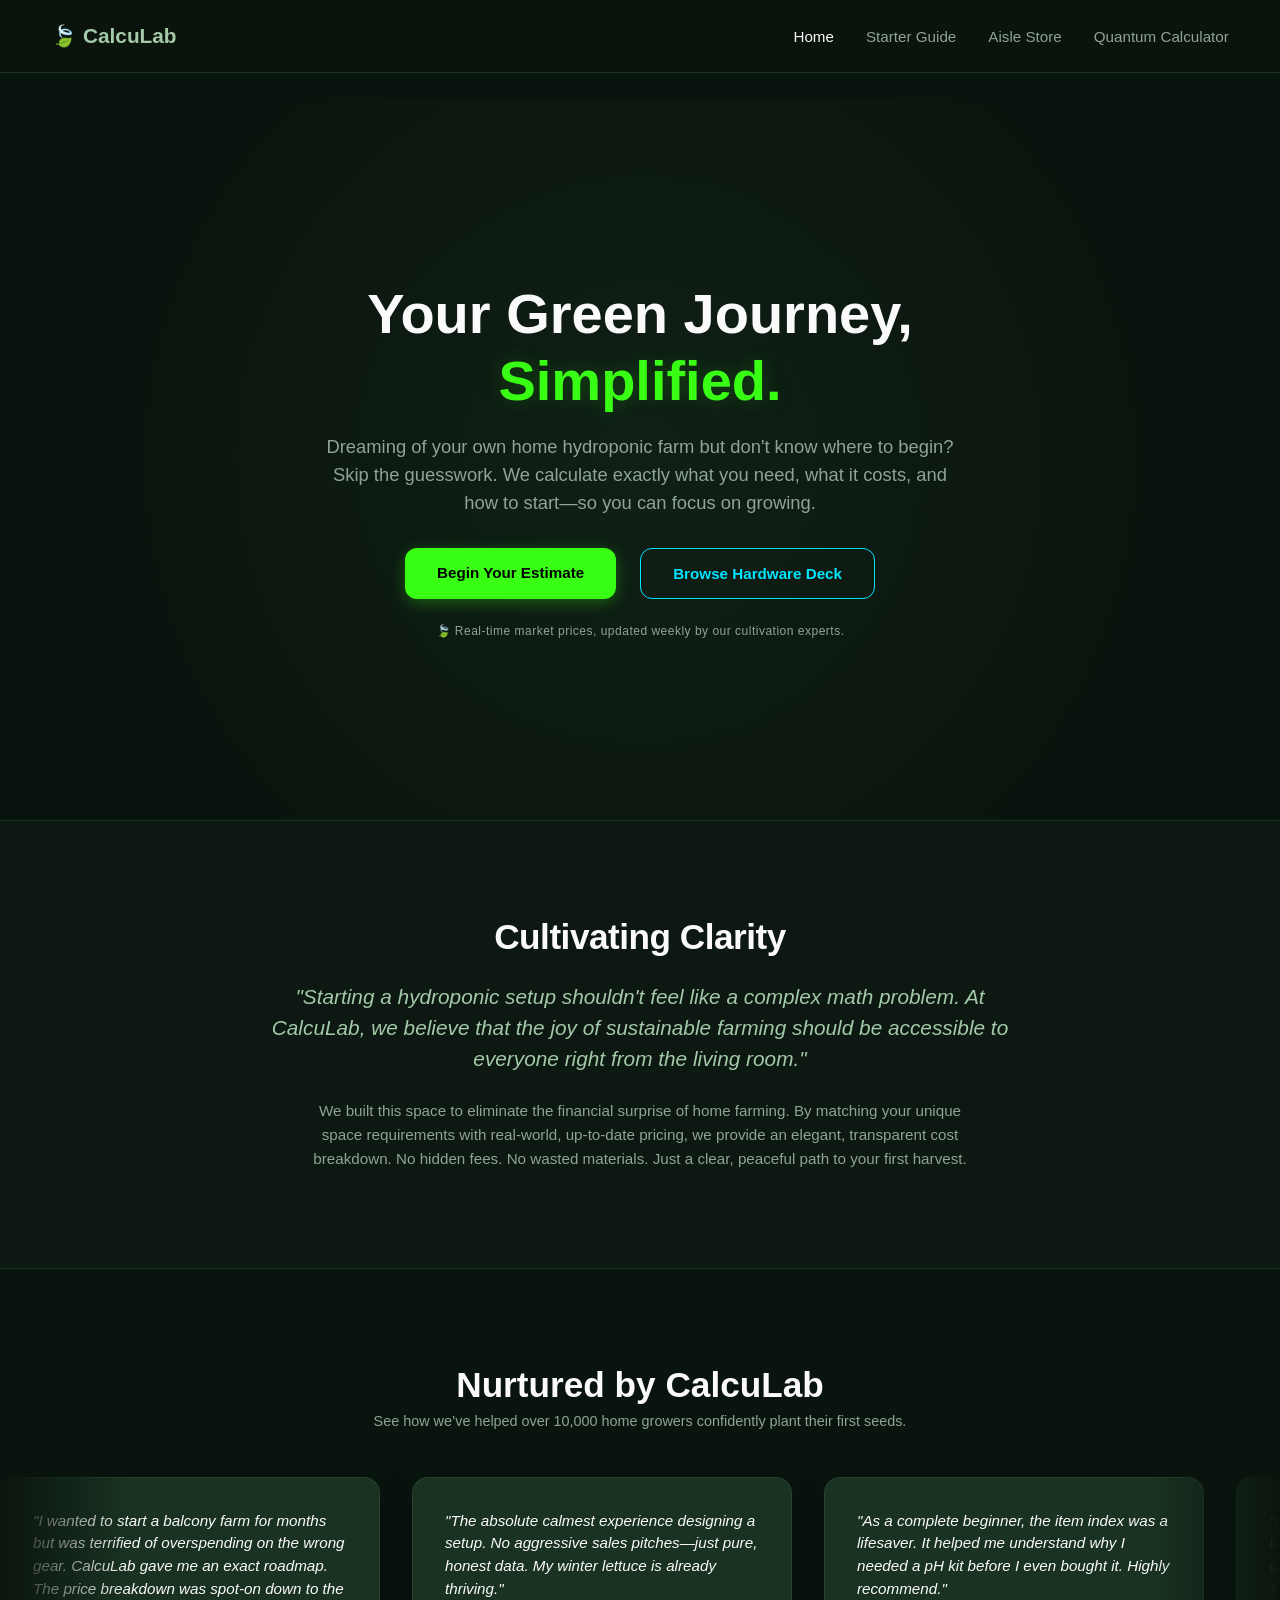
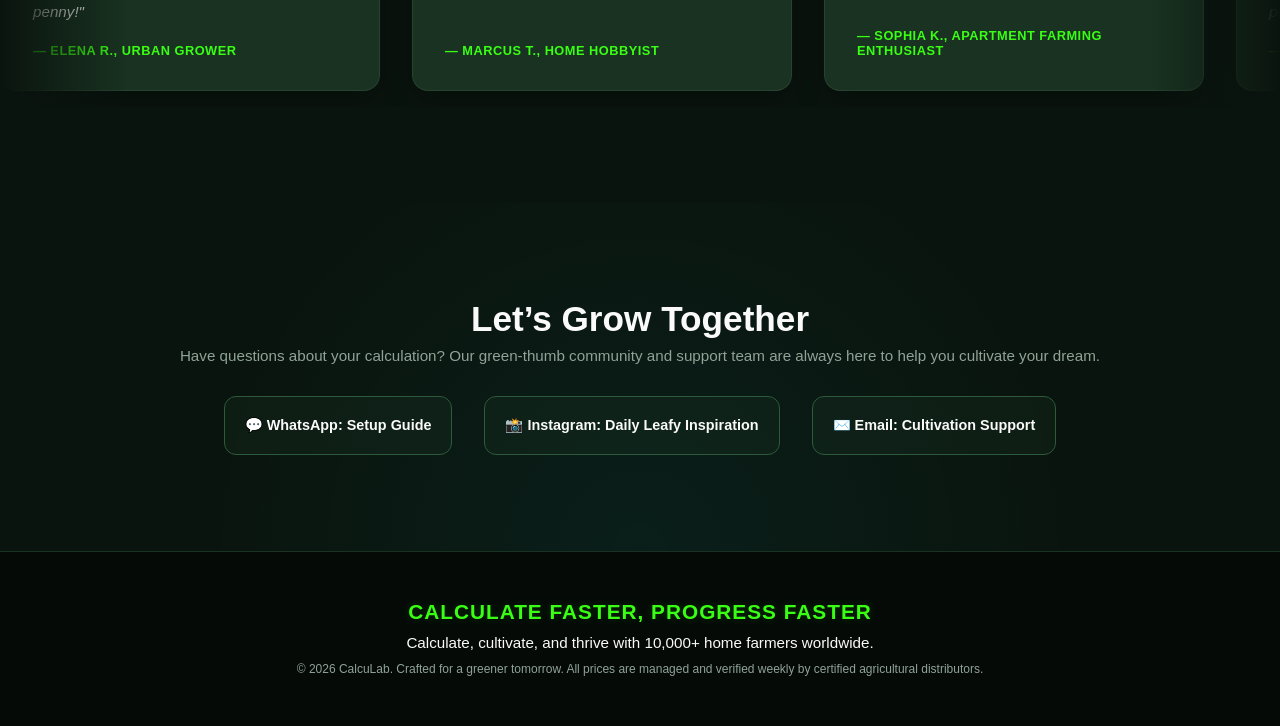
==== index.html @ f8787529 "feat: implement interactive quantum calculator and system configurator portal" ====
<!DOCTYPE html>
<html lang="en">
<head>
    <meta charset="UTF-8">
    <meta name="viewport" content="width=device-width, initial-scale=1.0">
    <title>CalcuLab | Your Perfect Hydroponics Setup Buddy</title>
    <meta name="description" content="Calculate exactly what you need, what it costs, and how to start your home hydroponic farm with CalcuLab.">
    <link rel="icon" type="image/svg+xml" href="data:image/svg+xml,<svg xmlns=%22http://www.w3.org/2000/svg%22 viewBox=%220%22 width=%2216%22 height=%2216%22><text y=%2214%22>🍃</text></svg>">
    <link rel="stylesheet" href="style.css">
</head>
<body>

<header>
    <a href="index.html" class="logo">🍃 CalcuLab</a>
    <nav>
        <a href="index.html" class="active">Home</a>
        <a href="guide.html">Starter Guide</a> 
        <a href="store.html">Aisle Store</a>
        <a href="calcu.html">Quantum Calculator</a>
    </nav>
</header>
<main>
    <section class="hero" id="hero">
        <h1>Your Green Journey, <span>Simplified.</span></h1>
        <p>Dreaming of your own home hydroponic farm but don't know where to begin? Skip the guesswork. We calculate exactly what you need, what it costs, and how to start—so you can focus on growing.</p>
        
        <div class="cta-group">
            <a href="calcu.html" class="primary-btn">Begin Your Estimate</a>
            <a href="store.html" class="secondary-btn">Browse Hardware Deck</a>
        </div>
        <div class="trust-badge">🍃 Real-time market prices, updated weekly by our cultivation experts.</div>
    </section>

    <section class="purpose" id="purpose">
        <h2>Cultivating Clarity</h2>
        <blockquote>"Starting a hydroponic setup shouldn't feel like a complex math problem. At CalcuLab, we believe that the joy of sustainable farming should be accessible to everyone right from the living room."</blockquote>
        <p>We built this space to eliminate the financial surprise of home farming. By matching your unique space requirements with real-world, up-to-date pricing, we provide an elegant, transparent cost breakdown. No hidden fees. No wasted materials. Just a clear, peaceful path to your first harvest.</p>
    </section>

    <section class="testimonials-section" id="testimonials">
        <div class="testimonials-header">
            <h2>Nurtured by CalcuLab</h2>
            <p>See how we’ve helped over 10,000 home growers confidently plant their first seeds.</p>
        </div>

        <div class="marquee-container">
            <div class="marquee-track">
                <div class="review-card">
                    <p>"I wanted to start a balcony farm for months but was terrified of overspending on the wrong gear. CalcuLab gave me an exact roadmap. The price breakdown was spot-on down to the penny!"</p>
                    <div class="review-author">— Elena R., Urban Grower</div>
                </div>
                <div class="review-card">
                    <p>"The absolute calmest experience designing a setup. No aggressive sales pitches—just pure, honest data. My winter lettuce is already thriving."</p>
                    <div class="review-author">— Marcus T., Home Hobbyist</div>
                </div>
                <div class="review-card">
                    <p>"As a complete beginner, the item index was a lifesaver. It helped me understand why I needed a pH kit before I even bought it. Highly recommend."</p>
                    <div class="review-author">— Sophia K., Apartment Farming Enthusiast</div>
                </div>
                
                <div class="review-card">
                    <p>"I wanted to start a balcony farm for months but was terrified of overspending on the wrong gear. CalcuLab gave me an exact roadmap. The price breakdown was spot-on down to the penny!"</p>
                    <div class="review-author">— Elena R., Urban Grower</div>
                </div>
                <div class="review-card">
                    <p>"The absolute calmest experience designing a setup. No aggressive sales pitches—just pure, honest data. My winter lettuce is already thriving."</p>
                    <div class="review-author">— Marcus T., Home Hobbyist</div>
                </div>
                <div class="review-card">
                    <p>"As a complete beginner, the item index was a lifesaver. It helped me understand why I needed a pH kit before I even bought it. Highly recommend."</p>
                    <div class="review-author">— Sophia K., Apartment Farming Enthusiast</div>
                </div>
            </div>
        </div>
    </section>

    <section class="connect-section" id="contact">
        <h2>Let’s Grow Together</h2>
        <p>Have questions about your calculation? Our green-thumb community and support team are always here to help you cultivate your dream.</p>
        
        <div class="social-links">
            <a href="#" class="social-card">💬 WhatsApp: Setup Guide</a>
            <a href="#" class="social-card">📸 Instagram: Daily Leafy Inspiration</a>
            <a href="#" class="social-card">✉️ Email: Cultivation Support</a>
        </div>
    </section>
</main>

<footer>
    <div class="footer-tagline">Calculate Faster, Progress Faster</div>
    <p class="footer-main-text">Calculate, cultivate, and thrive with 10,000+ home farmers worldwide.</p>
    <p class="footer-sub-text">© 2026 CalcuLab. Crafted for a greener tomorrow. All prices are managed and verified weekly by certified agricultural distributors.</p>
</footer>

<script src="script.js"></script>

</body>
</html>
---- style.css ----
/* ==========================================================================
   1. PREMIUM MINIMALIST RESET & CSS VARIABLES
   ========================================================================== */
* {
    margin: 0;
    padding: 0;
    box-sizing: border-box;
    font-family: 'Inter', -apple-system, BlinkMacSystemFont, "Segoe UI", Roboto, sans-serif;
    scroll-behavior: smooth;
}

:root {
    --bg-dark: #0A140E; 
    --leaf-bright: #39FF14; 
    --leaf-dark: #1E3A27;
    --leaf-mid: #2D5A3B;
    --leaf-light: #A3C9A8;
    --leaf-accent: #193221;
    --text-light: #FAFAFA;
    --text-muted: #8FA397;
    --portal-blue: #00E5FF; 
    --gold-accent: #FFD700;
}

body {
    background-color: var(--bg-dark);
    color: var(--text-light);
    min-height: 100vh;
    overflow-x: hidden;
    display: flex;
    flex-direction: column;
    position: relative;
}

/* Custom Scrollbar for a premium UI feel */
::-webkit-scrollbar {
    width: 6px;
}
::-webkit-scrollbar-track {
    background: var(--bg-dark);
}
::-webkit-scrollbar-thumb {
    background: var(--leaf-accent);
    border-radius: 10px;
}
::-webkit-scrollbar-thumb:hover {
    background: var(--leaf-mid);
}

/* ==========================================================================
   2. SHARED HEADER & NAVIGATION BAR
   ========================================================================== */
header {
    background-color: rgba(10, 20, 14, 0.9);
    backdrop-filter: blur(10px);
    padding: 1.5rem 4%;
    position: fixed;
    width: 100%;
    top: 0;
    z-index: 100;
    border-bottom: 1px solid var(--leaf-accent);
    display: flex;
    justify-content: space-between;
    align-items: center;
}

.logo {
    font-size: 1.5rem;
    font-weight: 700;
    color: var(--leaf-light);
    text-decoration: none;
    display: flex;
    align-items: center;
    gap: 0.5rem;
}

nav a {
    color: var(--text-muted);
    text-decoration: none;
    margin-left: 2rem;
    font-size: 0.95rem;
    transition: color 0.3s ease;
}

nav a:hover, nav a.active {
    color: var(--text-light);
}

/* ==========================================================================
   3. INDEX / HOME PAGE SPECIFIC STYLES
   ========================================================================== */
.hero {
    min-height: 85vh;
    display: flex;
    flex-direction: column;
    justify-content: center;
    align-items: center;
    text-align: center;
    padding: 0 4%;
    margin-top: 80px;
    position: relative;
    background: radial-gradient(circle at center, rgba(25, 50, 33, 0.4) 0%, transparent 60%);
}

.hero h1 {
    font-size: 3.5rem;
    max-width: 800px;
    line-height: 1.15;
    margin-bottom: 1.5rem;
    font-weight: 800;
}

.hero h1 span {
    color: var(--leaf-bright);
    text-shadow: 0 0 20px rgba(57, 255, 20, 0.2);
}

.hero p {
    font-size: 1.15rem;
    color: var(--text-muted);
    max-width: 650px;
    line-height: 1.6;
    margin-bottom: 2.5rem;
}

.cta-group {
    display: flex;
    gap: 1.5rem;
    margin-bottom: 1rem;
}

.primary-btn {
    background: var(--leaf-bright);
    color: #000;
    text-decoration: none;
    padding: 1rem 2rem;
    border-radius: 12px;
    font-weight: 700;
    font-size: 1rem;
    transition: all 0.3s ease;
    box-shadow: 0 4px 20px rgba(57, 255, 20, 0.3);
}

.primary-btn:hover {
    transform: translateY(-3px);
    box-shadow: 0 6px 25px var(--leaf-bright);
}

.secondary-btn {
    background: transparent;
    color: var(--portal-blue);
    text-decoration: none;
    padding: 1rem 2rem;
    border-radius: 12px;
    font-weight: 700;
    font-size: 1rem;
    border: 1px solid var(--portal-blue);
    transition: all 0.3s ease;
}

.secondary-btn:hover {
    transform: translateY(-3px);
    background: rgba(0, 229, 255, 0.1);
    box-shadow: 0 6px 20px rgba(0, 229, 255, 0.2);
}

.trust-badge {
    font-size: 0.8rem;
    color: var(--text-muted);
    letter-spacing: 0.5px;
}

.purpose {
    padding: 6rem 8%;
    background: rgba(25, 50, 33, 0.15);
    border-top: 1px solid var(--leaf-accent);
    border-bottom: 1px solid var(--leaf-accent);
    display: flex;
    flex-direction: column;
    align-items: center;
    text-align: center;
}

.purpose h2 {
    font-size: 2.2rem;
    color: var(--text-light);
    margin-bottom: 2rem;
    letter-spacing: -0.5px;
}

.purpose blockquote {
    font-size: 1.3rem;
    color: var(--leaf-light);
    max-width: 750px;
    font-style: italic;
    margin-bottom: 1.5rem;
    line-height: 1.5;
}

.purpose p {
    font-size: 1rem;
    color: var(--text-muted);
    max-width: 680px;
    line-height: 1.7;
}

/* Automated Testimonial Slider System */
.testimonials-section {
    padding: 6rem 0;
    overflow: hidden;
    position: relative;
}

.testimonials-header {
    text-align: center;
    margin-bottom: 3rem;
    padding: 0 4%;
}

.testimonials-header h2 {
    font-size: 2.2rem;
    color: var(--text-light);
    margin-bottom: 0.5rem;
}

.testimonials-header p {
    color: var(--text-muted);
    font-size: 1rem;
}

.marquee-container {
    width: 100%;
    display: flex;
    overflow: hidden;
    position: relative;
    padding: 1rem 0;
}

.marquee-container::before, .marquee-container::after {
    content: '';
    position: absolute;
    top: 0;
    width: 15%;
    height: 100%;
    z-index: 2;
    pointer-events: none;
}
.marquee-container::before { left: 0; background: linear-gradient(90deg, var(--bg-dark), transparent); }
.marquee-container::after { right: 0; background: linear-gradient(-90deg, var(--bg-dark), transparent); }

.marquee-track {
    display: flex;
    gap: 2rem;
    animation: continuousScroll 25s linear infinite;
}

.marquee-track:hover {
    animation-play-state: paused;
}

.review-card {
    background: var(--leaf-accent);
    border: 1px solid rgba(163, 201, 168, 0.1);
    padding: 2rem;
    border-radius: 16px;
    width: 380px;
    flex-shrink: 0;
    display: flex;
    flex-direction: column;
    justify-content: space-between;
    box-shadow: 0 10px 30px rgba(0,0,0,0.3);
}

.review-card p {
    font-size: 0.95rem;
    color: var(--text-light);
    line-height: 1.5;
    margin-bottom: 1.5rem;
    font-style: italic;
}

.review-author {
    font-size: 0.85rem;
    color: var(--leaf-bright);
    font-weight: 700;
    text-transform: uppercase;
    letter-spacing: 0.5px;
}

@keyframes continuousScroll {
    0% { transform: translateX(0); }
    100% { transform: translateX(calc(-50% - 1rem)); }
}

.connect-section {
    padding: 6rem 4%;
    text-align: center;
    background: radial-gradient(circle at bottom, rgba(0, 229, 255, 0.05) 0%, transparent 50%);
}

.connect-section h2 {
    font-size: 2.2rem;
    margin-bottom: 0.5rem;
}

.connect-section p {
    color: var(--text-muted);
    margin-bottom: 2.5rem;
}

.social-links {
    display: flex;
    justify-content: center;
    gap: 2rem;
    flex-wrap: wrap;
}

.social-card {
    background: rgba(25, 50, 33, 0.3);
    border: 1px solid var(--leaf-mid);
    padding: 1.5rem 2rem;
    border-radius: 12px;
    color: var(--text-light);
    text-decoration: none;
    font-weight: 600;
    display: flex;
    align-items: center;
    gap: 0.75rem;
    transition: all 0.2s;
}

.social-card:hover {
    border-color: var(--leaf-bright);
    background: rgba(57, 255, 20, 0.05);
    transform: translateY(-3px);
}

/* ==========================================================================
   4. QUANTUM CALCULATOR SPECIFIC STYLES (calcu.html)
   ========================================================================== */
#blindingFlash {
    position: fixed;
    top: 0;
    left: 0;
    width: 100vw;
    height: 100vh;
    background-color: #FFFFFF;
    opacity: 0;
    pointer-events: none;
    z-index: 9999;
    transition: opacity 0.05s ease-out;
}

.calculator-main {
    margin-top: 80px;
    flex: 1;
    display: flex;
    flex-direction: column;
    padding: 2rem 4%;
    gap: 2rem;
}

@media (min-width: 1200px) {
    .calculator-main {
        flex-direction: row;
        align-items: center;
        justify-content: space-between;
        height: calc(100vh - 80px);
        overflow: hidden;
    }
}

.item-armory {
    flex: 1;
    max-width: 420px;
    display: flex;
    flex-direction: column;
    height: 100%;
    z-index: 10;
}

.armory-header h1 {
    font-size: 1.6rem;
    color: var(--text-light);
    margin-bottom: 0.3rem;
}

.armory-header p {
    color: var(--text-muted);
    font-size: 0.85rem;
    margin-bottom: 1rem;
}

.armory-tabs {
    display: flex;
    gap: 0.5rem;
    margin-bottom: 1rem;
    border-bottom: 1px solid var(--leaf-accent);
    padding-bottom: 0.5rem;
}

.tab-btn {
    background: none;
    border: none;
    color: var(--text-muted);
    font-size: 0.85rem;
    font-weight: 600;
    padding: 0.5rem 0.75rem;
    cursor: pointer;
    transition: all 0.2s;
    border-radius: 6px;
}

.tab-btn:hover {
    color: var(--text-light);
    background: rgba(255,255,255,0.05);
}

.tab-btn.active {
    color: var(--leaf-bright);
    background: rgba(57, 255, 20, 0.1);
}

.tab-content {
    display: none;
    flex-direction: column;
    gap: 0.75rem;
    overflow-y: auto;
    max-height: 380px;
    padding-right: 0.25rem;
}

.tab-content.active {
    display: flex;
}

.item-node {
    background: var(--leaf-accent);
    border: 1px solid rgba(163, 201, 168, 0.1);
    border-radius: 12px;
    padding: 0.85rem;
    display: flex;
    align-items: center;
    gap: 1rem;
    cursor: pointer;
    position: relative;
    transition: transform 0.2s, border-color 0.2s;
}

.item-node:hover {
    transform: translateX(6px);
    border-color: var(--leaf-mid);
    background: rgba(45, 90, 59, 0.2);
}

.node-icon {
    font-size: 1.8rem;
    background: rgba(0, 0, 0, 0.3);
    width: 44px;
    height: 44px;
    display: flex;
    align-items: center;
    justify-content: center;
    border-radius: 8px;
}

.node-details {
    flex: 1;
}

.node-details h3 {
    font-size: 0.95rem;
    margin-bottom: 0.1rem;
}

.node-details p {
    font-size: 0.75rem;
    color: var(--text-muted);
}

.node-price {
    font-size: 0.9rem;
    font-weight: 700;
    color: var(--leaf-light);
}

.adventure-zone {
    flex: 1.8;
    height: 450px;
    position: relative;
    display: flex;
    align-items: center;
    justify-content: center;
    overflow: hidden;
    border-radius: 20px;
    background: radial-gradient(circle at center, rgba(25, 50, 33, 0.3) 0%, transparent 70%);
}

.portal-wrapper {
    position: relative;
    width: 220px;
    height: 220px;
    display: flex;
    align-items: center;
    justify-content: center;
    cursor: not-allowed;
    opacity: 0.7;
    transition: transform 0.2s ease, opacity 0.3s ease;
}

.portal-wrapper.ready-to-fuse {
    cursor: pointer;
    opacity: 1;
}

.portal-wrapper.ready-to-fuse:hover {
    transform: scale(1.05);
}

.portal-wrapper.fused-locked {
    cursor: not-allowed;
    opacity: 0.9;
    transform: scale(1);
}

.portal-wrapper.budging {
    animation: portalBudge 0.15s infinite linear;
    cursor: wait;
}

@keyframes portalBudge {
    0% { transform: translate(2px, 1px) rotate(0deg) scale(1.05); }
    10% { transform: translate(-1px, -2px) rotate(-1deg) scale(1.05); }
    20% { transform: translate(-3px, 0px) rotate(1deg) scale(1.05); }
    30% { transform: translate(0px, 2px) rotate(0deg) scale(1.05); }
    40% { transform: translate(1px, -1px) rotate(1deg) scale(1.06); }
    50% { transform: translate(-1px, 2px) rotate(-1deg) scale(1.06); }
    60% { transform: translate(-3px, 1px) rotate(0deg) scale(1.06); }
    70% { transform: translate(2px, 1px) rotate(-1deg) scale(1.07); }
    80% { transform: translate(-1px, -1px) rotate(1deg) scale(1.07); }
    90% { transform: translate(2px, 2px) rotate(0deg) scale(1.07); }
    100% { transform: translate(1px, -2px) rotate(-1deg) scale(1.05); }
}

.portal-ring {
    position: absolute;
    width: 100%;
    height: 100%;
    border-radius: 50%;
    border: 4px dashed var(--portal-blue);
    box-shadow: 0 0 30px var(--portal-blue), inset 0 0 30px var(--portal-blue);
    transition: border-color 0.3s, box-shadow 0.3s;
    animation: spinPortal 12s linear infinite;
}

.portal-wrapper.ready-to-fuse .portal-ring {
    border-color: var(--leaf-bright);
    box-shadow: 0 0 40px var(--leaf-bright), inset 0 0 40px var(--leaf-bright);
    animation: spinPortal 4s linear infinite;
}

.portal-wrapper.budging .portal-ring {
    border-color: #FF3D00; 
    box-shadow: 0 0 60px #FF3D00, inset 0 0 40px #FF3D00;
    animation: spinPortal 0.5s linear infinite;
}

.portal-wrapper.fused-locked .portal-ring {
    border-color: var(--portal-blue);
    box-shadow: 0 0 20px rgba(0, 229, 255, 0.4);
    animation: spinPortal 20s linear infinite;
}

.portal-vortex {
    position: absolute;
    width: 85%;
    height: 85%;
    border-radius: 50%;
    background: radial-gradient(circle at center, #000 20%, var(--leaf-dark) 60%, var(--portal-blue) 100%);
    opacity: 0.8;
    animation: pulseVortex 3s ease-in-out infinite alternate;
}

.portal-wrapper.ready-to-fuse .portal-vortex {
    background: radial-gradient(circle at center, #000 10%, var(--leaf-mid) 50%, var(--leaf-bright) 100%);
}

.portal-wrapper.budging .portal-vortex {
    background: radial-gradient(circle at center, #220000 10%, #880000 60%, #FF3D00 100%);
}

.portal-wrapper.fused-locked .portal-vortex {
    background: radial-gradient(circle at center, #000 40%, var(--leaf-accent) 80%, #001f24 100%);
}

.portal-core-text {
    z-index: 5;
    font-size: 0.8rem;
    letter-spacing: 2px;
    text-transform: uppercase;
    font-weight: 800;
    color: #FFFFFF;
    text-shadow: 0 0 8px var(--portal-blue);
    text-align: center;
    line-height: 1.3;
    pointer-events: none;
}

.conveyor-belt {
    position: absolute;
    left: 0;
    width: 50%;
    height: 10px;
    background: repeating-linear-gradient(90deg, #111, #111 10px, #333 10px, #333 20px);
    top: 50%;
    transform: translateY(-50%);
    z-index: 1;
    border-top: 2px solid var(--leaf-mid);
}

.traveling-capsule {
    position: absolute;
    left: 0;
    top: 50%;
    transform: translateY(-50%) scale(1);
    font-size: 2.5rem;
    z-index: 4;
    pointer-events: none;
    opacity: 0;
}

@keyframes customTransmit {
    0% { left: 0%; transform: translateY(-50%) scale(1) rotate(0deg); opacity: 1; }
    75% { left: 42%; transform: translateY(-50%) scale(0.8) rotate(180deg); opacity: 1; }
    100% { left: 46%; transform: translateY(-50%) scale(0) rotate(360deg); opacity: 0; }
}

@keyframes spinPortal { 100% { transform: rotate(360deg); } }
@keyframes pulseVortex { 0% { transform: scale(0.95); opacity: 0.7; } 100% { transform: scale(1.05); opacity: 0.9; } }

.manifestation-vault {
    flex: 1.2;
    max-width: 440px;
    background: rgba(25, 50, 33, 0.4);
    border: 1px solid var(--leaf-mid);
    border-radius: 20px;
    padding: 1.5rem;
    display: flex;
    flex-direction: column;
    justify-content: space-between;
    box-shadow: 0 10px 40px rgba(0,0,0,0.5);
    z-index: 10;
    height: 100%;
}

.vault-title {
    text-align: center;
    margin-bottom: 1rem;
}

.vault-title h2 {
    font-size: 1.2rem;
    color: var(--portal-blue);
    letter-spacing: 1px;
}

.crystal-energy {
    width: 45px;
    height: 45px;
    background: linear-gradient(135deg, var(--portal-blue), var(--leaf-bright));
    clip-path: polygon(50% 0%, 100% 25%, 100% 75%, 50% 100%, 0% 75%, 0% 25%);
    margin: 0.5rem auto 1rem auto;
    animation: floatCrystal 4s ease-in-out infinite;
    box-shadow: 0 0 15px rgba(0,229,255,0.4);
    transition: all 0.3s ease;
}

.crystal-energy.uncharged {
    background: #222;
    box-shadow: none;
    filter: grayscale(1);
}

@keyframes floatCrystal {
    0% { transform: translateY(0px) rotate(0deg); }
    50% { transform: translateY(-6px) rotate(15deg); }
    100% { transform: translateY(0px) rotate(0deg); }
}

.matrix-split-streams {
    display: flex;
    flex-direction: column;
    gap: 1rem;
    overflow-y: auto;
    max-height: 200px;
    margin-bottom: 1rem;
    padding-right: 0.2rem;
}

.stream-section-title {
    font-size: 0.75rem;
    text-transform: uppercase;
    letter-spacing: 1px;
    padding-bottom: 0.25rem;
    border-bottom: 1px dashed rgba(163, 201, 168, 0.2);
    margin-bottom: 0.4rem;
}
.stream-section-title.imp { color: var(--leaf-bright); }
.stream-section-title.opt { color: var(--gold-accent); }

.stream-node {
    display: flex;
    justify-content: space-between;
    font-size: 0.8rem;
    padding: 0.4rem 0;
}

.stream-node span.neg { color: var(--text-muted); cursor: pointer; margin-left: 0.5rem; }
.stream-node span.neg:hover { color: #FF5252; }

.portal-output-terminal {
    background: #000;
    padding: 1.25rem;
    border-radius: 12px;
    border: 1px solid rgba(0, 225, 255, 0.2);
    position: relative;
    overflow: hidden;
}

.price-shield-shroud {
    position: absolute;
    top: 0;
    left: 0;
    width: 100%;
    height: 100%;
    background: repeating-linear-gradient(0deg, #111, #111 2px, #16241b 2px, #16241b 4px);
    display: flex;
    flex-direction: column;
    align-items: center;
    justify-content: center;
    z-index: 20;
    transition: transform 0.6s cubic-bezier(0.85, 0, 0.15, 1);
    border-radius: 11px;
    padding: 1rem;
    text-align: center;
}

.price-shield-shroud.shattered {
    transform: translateY(-101%);
}

.shield-status-text {
    font-size: 0.8rem;
    text-transform: uppercase;
    letter-spacing: 1.5px;
    color: var(--portal-blue);
    margin-bottom: 0.25rem;
    font-weight: 700;
    animation: pulseText 1.5s infinite ease-in-out;
}

@keyframes pulseText { 0%, 100% { opacity: 0.6; } 50% { opacity: 1; } }

.terminal-row {
    display: flex;
    justify-content: space-between;
    font-size: 0.85rem;
    color: var(--text-muted);
    margin-bottom: 0.4rem;
}

.terminal-row.highlight-monthly { color: var(--portal-blue); font-weight: 600; }

.terminal-row.total-setup {
    margin-top: 0.6rem;
    padding-top: 0.6rem;
    border-top: 1px dashed var(--leaf-mid);
    font-size: 1.2rem;
    font-weight: 700;
    color: var(--leaf-bright);
    text-shadow: 0 0 10px rgba(57, 255, 20, 0.4);
}

.clear-btn {
    width: 100%;
    background: transparent;
    border: 1px solid var(--text-muted);
    color: var(--text-muted);
    padding: 0.5rem;
    border-radius: 8px;
    font-size: 0.8rem;
    margin-top: 0.75rem;
    cursor: pointer;
    transition: all 0.2s;
}

.clear-btn:hover { border-color: #FF5252; color: #FF5252; background: rgba(255,82,82,0.05); }

/* ==========================================================================
   5. AISLE HARDWARE STORE SPECIFIC STYLES (store.html)
   ========================================================================== */
.store-main {
    margin-top: 100px;
    flex: 1;
    padding: 2rem 4%;
    display: flex;
    flex-direction: column;
    gap: 2rem;
}

.store-hero {
    background: linear-gradient(135deg, rgba(25, 50, 33, 0.6) 0%, rgba(10, 20, 14, 0.9) 100%);
    border: 1px solid var(--leaf-mid);
    border-radius: 20px;
    padding: 3rem 2rem;
    text-align: center;
    position: relative;
    overflow: hidden;
    box-shadow: 0 10px 30px rgba(0,0,0,0.5);
}

.store-hero::before {
    content: '';
    position: absolute;
    top: -50%;
    left: -50%;
    width: 200%;
    height: 200%;
    background: radial-gradient(circle at center, rgba(0, 229, 255, 0.05) 0%, transparent 60%);
    pointer-events: none;
}

.store-hero h1 {
    font-size: 2.5rem;
    color: var(--text-light);
    margin-bottom: 0.5rem;
    letter-spacing: -0.5px;
}

.store-hero h1 span {
    color: var(--leaf-bright);
    text-shadow: 0 0 15px rgba(57, 255, 20, 0.3);
}

.store-hero p {
    color: var(--text-muted);
    max-width: 600px;
    margin: 0 auto;
    font-size: 1rem;
}

.section-title-wrapper {
    margin-top: 1rem;
    border-bottom: 1px dashed rgba(163, 201, 168, 0.2);
    padding-bottom: 0.75rem;
    margin-bottom: 1.5rem;
}

.section-title {
    font-size: 1.25rem;
    text-transform: uppercase;
    letter-spacing: 1.5px;
    font-weight: 700;
    display: flex;
    align-items: center;
    gap: 0.5rem;
}

.section-title.core { color: var(--leaf-bright); }
.section-title.opt { color: var(--gold-accent); }

.products-grid {
    display: grid;
    grid-template-columns: repeat(auto-fill, minmax(300px, 1fr));
    gap: 1.5rem;
    margin-bottom: 3rem;
}

.product-card {
    background: var(--leaf-accent);
    border: 1px solid rgba(163, 201, 168, 0.1);
    border-radius: 16px;
    padding: 1.5rem;
    display: flex;
    flex-direction: column;
    justify-content: space-between;
    position: relative;
    transition: transform 0.3s cubic-bezier(0.25, 0.8, 0.25, 1), border-color 0.3s;
    overflow: hidden;
}

.product-card:hover {
    transform: translateY(-5px);
    border-color: var(--leaf-mid);
    background: rgba(45, 90, 59, 0.15);
    box-shadow: 0 10px 25px rgba(0,0,0,0.3);
}

.card-header {
    display: flex;
    justify-content: space-between;
    align-items: flex-start;
    margin-bottom: 1rem;
}

.product-badge {
    font-size: 0.7rem;
    font-weight: 700;
    text-transform: uppercase;
    letter-spacing: 1px;
    padding: 0.25rem 0.6rem;
    border-radius: 20px;
    background: rgba(0,0,0,0.4);
}

.product-card.core-item .product-badge {
    color: var(--leaf-bright);
    border: 1px solid rgba(57, 255, 20, 0.3);
}

.product-card.opt-item .product-badge {
    color: var(--gold-accent);
    border: 1px solid rgba(255, 215, 0, 0.3);
}

.product-icon {
    font-size: 2.5rem;
    background: rgba(0, 0, 0, 0.3);
    width: 60px;
    height: 60px;
    display: flex;
    align-items: center;
    justify-content: center;
    border-radius: 12px;
    margin-bottom: 1rem;
    box-shadow: inset 0 0 10px rgba(255,255,255,0.05);
}

.product-info h3 {
    font-size: 1.2rem;
    color: var(--text-light);
    margin-bottom: 0.4rem;
}

.product-info p {
    font-size: 0.85rem;
    color: var(--text-muted);
    line-height: 1.4;
    margin-bottom: 1.5rem;
}

.card-footer {
    display: flex;
    align-items: center;
    justify-content: space-between;
    padding-top: 1rem;
    border-top: 1px dashed rgba(163, 201, 168, 0.1);
    margin-top: auto;
}

.price-tag {
    display: flex;
    flex-direction: column;
}

.setup-cost {
    font-size: 1.3rem;
    font-weight: 700;
    color: var(--text-light);
}

.recurring-cost {
    font-size: 0.75rem;
    color: var(--portal-blue);
}

.buy-btn {
    background: transparent;
    border: 1px solid var(--leaf-light);
    color: var(--leaf-light);
    font-size: 0.85rem;
    font-weight: 600;
    padding: 0.6rem 1.2rem;
    border-radius: 8px;
    cursor: pointer;
    transition: all 0.2s;
}

.buy-btn:hover {
    background: var(--leaf-bright);
    color: #000;
    border-color: var(--leaf-bright);
    box-shadow: 0 0 15px rgba(57, 255, 20, 0.4);
    font-weight: 700;
}

/* ==========================================================================
   6. GLOBAL SHARED FOOTER
   ========================================================================== */
footer {
    margin-top: auto;
    border-top: 1px solid var(--leaf-accent);
    padding: 3rem 4%;
    text-align: center;
    background-color: #050a07;
}

.footer-tagline {
    font-size: 1.3rem;
    font-weight: 700;
    color: var(--leaf-bright);
    letter-spacing: 1px;
    text-transform: uppercase;
    margin-bottom: 0.75rem;
    text-shadow: 0 0 10px rgba(57, 255, 20, 0.3);
}

.footer-main-text {
    font-size: 0.95rem;
    color: var(--text-light);
    margin-bottom: 0.5rem;
}

.footer-sub-text {
    font-size: 0.8rem;
    color: var(--text-muted);
}
/* --- Premium Page Transition System --- */
body {
    opacity: 0;
    transition: opacity 0.4s ease-in-out, transform 0.4s ease-in-out;
    transform: translateY(10px); /* Subtle slide up effect */
}

body.page-loaded {
    opacity: 1;
    transform: translateY(0);
}

body.page-exiting {
    opacity: 0;
    transform: translateY(-10px); /* Subtle slide out upward */
}
/* ==========================================================================
   1. PREMIUM MINIMALIST RESET & GLOBAL CSS VARIABLES
   ========================================================================== */
* {
    margin: 0;
    padding: 0;
    box-sizing: border-box;
    font-family: 'Inter', -apple-system, BlinkMacSystemFont, "Segoe UI", Roboto, sans-serif;
    scroll-behavior: smooth;
}

:root {
    --bg-dark: #0A140E; 
    --leaf-bright: #39FF14; 
    --leaf-dark: #1E3A27;
    --leaf-mid: #2D5A3B;
    --leaf-light: #A3C9A8;
    --leaf-accent: #193221;
    --text-light: #FAFAFA;
    --text-muted: #8FA397;
    --portal-blue: #00E5FF; 
    --gold-accent: #FFD700;
}

body {
    background-color: var(--bg-dark);
    color: var(--text-light);
    min-height: 100vh;
    overflow-x: hidden;
    display: flex;
    flex-direction: column;
    position: relative;
    /* Page Transition Engine Overlays */
    opacity: 0;
    transition: opacity 0.4s ease-in-out, transform 0.4s ease-in-out;
    transform: translateY(10px);
}

body.page-loaded {
    opacity: 1;
    transform: translateY(0);
}

body.page-exiting {
    opacity: 0;
    transform: translateY(-10px);
}

/* Custom Scrollbar for a premium UI feel */
::-webkit-scrollbar {
    width: 6px;
}
::-webkit-scrollbar-track {
    background: var(--bg-dark);
}
::-webkit-scrollbar-thumb {
    background: var(--leaf-accent);
    border-radius: 10px;
}
::-webkit-scrollbar-thumb:hover {
    background: var(--leaf-mid);
}

/* ==========================================================================
   2. UNIVERSAL NAVIGATION HEADER (FULLY MOBILE RESPONSIVE)
   ========================================================================== */
header {
    background-color: rgba(10, 20, 14, 0.9);
    backdrop-filter: blur(10px);
    padding: 1rem 4%;
    position: fixed;
    width: 100%;
    top: 0;
    z-index: 100;
    border-bottom: 1px solid var(--leaf-accent);
    display: flex;
    flex-direction: column;
    align-items: center;
    gap: 0.75rem;
}

.logo {
    font-size: 1.3rem;
    font-weight: 700;
    color: var(--leaf-light);
    text-decoration: none;
    display: flex;
    align-items: center;
    gap: 0.5rem;
}

nav {
    display: flex;
    flex-wrap: wrap;
    justify-content: center;
    gap: 1rem;
}

nav a {
    color: var(--text-muted);
    text-decoration: none;
    font-size: 0.85rem;
    font-weight: 500;
    transition: color 0.3s ease;
    padding: 0.25rem 0.5rem;
}

nav a:hover, nav a.active {
    color: var(--text-light);
    border-bottom: 1px solid var(--leaf-bright);
}

/* Responsive Desktop Header Reset */
@media (min-width: 768px) {
    header {
        flex-direction: row;
        justify-content: space-between;
        padding: 1.5rem 4%;
        gap: 0;
    }
    nav {
        gap: 0;
    }
    nav a {
        font-size: 0.95rem;
        margin-left: 2rem;
        padding: 0;
    }
    nav a:hover, nav a.active {
        border-bottom: none;
    }
}

/* ==========================================================================
   3. INDEX / HOME PAGE STYLES
   ========================================================================== */
.hero {
    min-height: 80vh;
    display: flex;
    flex-direction: column;
    justify-content: center;
    align-items: center;
    text-align: center;
    padding: 0 6%;
    margin-top: 100px;
    position: relative;
    background: radial-gradient(circle at center, rgba(25, 50, 33, 0.4) 0%, transparent 70%);
}

.hero h1 {
    font-size: 2.2rem;
    max-width: 800px;
    line-height: 1.2;
    margin-bottom: 1.2rem;
    font-weight: 800;
}

.hero h1 span {
    color: var(--leaf-bright);
    text-shadow: 0 0 20px rgba(57, 255, 20, 0.2);
}

.hero p {
    font-size: 1rem;
    color: var(--text-muted);
    max-width: 650px;
    line-height: 1.5;
    margin-bottom: 2rem;
}

.cta-group {
    display: flex;
    flex-direction: column;
    width: 100%;
    max-width: 320px;
    gap: 1rem;
    margin-bottom: 1.5rem;
}

.primary-btn, .secondary-btn {
    width: 100%;
    text-align: center;
    display: inline-block;
    padding: 1rem 1.5rem;
    border-radius: 12px;
    font-weight: 700;
    font-size: 0.95rem;
    text-decoration: none;
    transition: all 0.3s ease;
}

.primary-btn {
    background: var(--leaf-bright);
    color: #000;
    box-shadow: 0 4px 15px rgba(57, 255, 20, 0.3);
}

.primary-btn:hover {
    transform: translateY(-2px);
    box-shadow: 0 6px 20px var(--leaf-bright);
}

.secondary-btn {
    background: transparent;
    color: var(--portal-blue);
    border: 1px solid var(--portal-blue);
}

.secondary-btn:hover {
    transform: translateY(-2px);
    background: rgba(0, 229, 255, 0.08);
    box-shadow: 0 6px 15px rgba(0, 229, 255, 0.2);
}

.trust-badge {
    font-size: 0.75rem;
    color: var(--text-muted);
    line-height: 1.4;
    max-width: 280px;
}

/* Hero Desktop Scaler */
@media (min-width: 768px) {
    .hero h1 { font-size: 3.5rem; }
    .hero p { font-size: 1.15rem; }
    .cta-group {
        flex-direction: row;
        max-width: none;
        width: auto;
        gap: 1.5rem;
    }
    .primary-btn, .secondary-btn { width: auto; padding: 1rem 2rem; }
    .trust-badge { max-width: none; }
}

.purpose {
    padding: 4rem 6%;
    background: rgba(25, 50, 33, 0.15);
    border-top: 1px solid var(--leaf-accent);
    border-bottom: 1px solid var(--leaf-accent);
    display: flex;
    flex-direction: column;
    align-items: center;
    text-align: center;
}

.purpose h2 {
    font-size: 1.8rem;
    margin-bottom: 1.5rem;
}

.purpose blockquote {
    font-size: 1.1rem;
    color: var(--leaf-light);
    max-width: 750px;
    font-style: italic;
    margin-bottom: 1.5rem;
    line-height: 1.5;
}

.purpose p {
    font-size: 0.95rem;
    color: var(--text-muted);
    max-width: 680px;
    line-height: 1.6;
}

@media (min-width: 768px) {
    .purpose { padding: 6rem 8%; }
    .purpose h2 { font-size: 2.2rem; }
    .purpose blockquote { font-size: 1.3rem; }
}

/* Automated Testimonial Slider System */
.testimonials-section {
    padding: 4rem 0;
    overflow: hidden;
    position: relative;
}

.testimonials-header {
    text-align: center;
    margin-bottom: 2rem;
    padding: 0 6%;
}

.testimonials-header h2 { font-size: 1.8rem; margin-bottom: 0.5rem; }
.testimonials-header p { color: var(--text-muted); font-size: 0.9rem; }

@media (min-width: 768px) {
    .testimonials-section { padding: 6rem 0; }
    .testimonials-header h2 { font-size: 2.2rem; }
}

.marquee-container {
    width: 100%;
    display: flex;
    overflow: hidden;
    position: relative;
    padding: 1rem 0;
}

.marquee-container::before, .marquee-container::after {
    content: '';
    position: absolute;
    top: 0;
    width: 10%;
    height: 100%;
    z-index: 2;
    pointer-events: none;
}
.marquee-container::before { left: 0; background: linear-gradient(90deg, var(--bg-dark), transparent); }
.marquee-container::after { right: 0; background: linear-gradient(-90deg, var(--bg-dark), transparent); }

.marquee-track {
    display: flex;
    gap: 1.5rem;
    animation: continuousScroll 25s linear infinite;
}

.marquee-track:hover { animation-play-state: paused; }

.review-card {
    background: var(--leaf-accent);
    border: 1px solid rgba(163, 201, 168, 0.1);
    padding: 1.5rem;
    border-radius: 16px;
    width: 290px;
    flex-shrink: 0;
    display: flex;
    flex-direction: column;
    justify-content: space-between;
}

.review-card p {
    font-size: 0.85rem;
    line-height: 1.5;
    margin-bottom: 1.2rem;
    font-style: italic;
}

.review-author {
    font-size: 0.8rem;
    color: var(--leaf-bright);
    font-weight: 700;
}

@keyframes continuousScroll {
    0% { transform: translateX(0); }
    100% { transform: translateX(calc(-50% - 0.75rem)); }
}

@media (min-width: 768px) {
    .marquee-track { gap: 2rem; }
    .review-card { width: 380px; padding: 2rem; }
    .review-card p { font-size: 0.95rem; }
    @keyframes continuousScroll {
        0% { transform: translateX(0); }
        100% { transform: translateX(calc(-50% - 1rem)); }
    }
}

.connect-section {
    padding: 4rem 6%;
    text-align: center;
    background: radial-gradient(circle at bottom, rgba(0, 229, 255, 0.05) 0%, transparent 60%);
}

.connect-section h2 { font-size: 1.8rem; margin-bottom: 0.5rem; }
.connect-section p { color: var(--text-muted); margin-bottom: 2rem; font-size: 0.95rem; }

.social-links {
    display: flex;
    flex-direction: column;
    align-items: center;
    gap: 1rem;
    width: 100%;
}

.social-card {
    width: 100%;
    max-width: 340px;
    background: rgba(25, 50, 33, 0.3);
    border: 1px solid var(--leaf-mid);
    padding: 1.25rem;
    border-radius: 12px;
    color: var(--text-light);
    text-decoration: none;
    font-weight: 600;
    font-size: 0.9rem;
    display: flex;
    align-items: center;
    justify-content: center;
    gap: 0.75rem;
    transition: all 0.2s;
}

.social-card:hover {
    border-color: var(--leaf-bright);
    background: rgba(57, 255, 20, 0.05);
    transform: translateY(-2px);
}

@media (min-width: 768px) {
    .connect-section { padding: 6rem 4%; }
    .connect-section h2 { font-size: 2.2rem; }
    .social-links { flex-direction: row; justify-content: center; gap: 2rem; }
    .social-card { width: auto; max-width: none; }
}

/* ==========================================================================
   4. QUANTUM CALCULATOR STYLES (calcu.html - MOBILE MOBILE-FIRST BLUEPRINT)
   ========================================================================== */
#blindingFlash {
    position: fixed;
    top: 0; left: 0; width: 100vw; height: 100vh;
    background-color: #FFFFFF; opacity: 0; pointer-events: none; z-index: 9999;
    transition: opacity 0.05s ease-out;
}

.calculator-main {
    margin-top: 110px;
    flex: 1;
    display: flex;
    flex-direction: column;
    padding: 1rem 4%;
    gap: 2rem;
}

.item-armory, .manifestation-vault {
    width: 100%;
    display: flex;
    flex-direction: column;
    background: rgba(10, 20, 14, 0.5);
    border-radius: 16px;
}

.armory-header h1 { font-size: 1.4rem; color: var(--text-light); margin-bottom: 0.25rem; }
.armory-header p { color: var(--text-muted); font-size: 0.8rem; margin-bottom: 1rem; }

.armory-tabs {
    display: flex; gap: 0.25rem; margin-bottom: 1rem;
    border-bottom: 1px solid var(--leaf-accent); padding-bottom: 0.5rem;
}

.tab-btn {
    background: none; border: none; color: var(--text-muted);
    font-size: 0.8rem; font-weight: 600; padding: 0.5rem;
    cursor: pointer; transition: all 0.2s; border-radius: 6px; flex: 1;
}

.tab-btn.active { color: var(--leaf-bright); background: rgba(57, 255, 20, 0.1); }

.tab-content {
    display: none; flex-direction: column; gap: 0.75rem;
    max-height: 340px; overflow-y: auto; padding-right: 0.25rem;
}
.tab-content.active { display: flex; }

.item-node {
    background: var(--leaf-accent);
    border: 1px solid rgba(163, 201, 168, 0.1);
    border-radius: 12px; padding: 0.75rem;
    display: flex; align-items: center; gap: 0.75rem;
    cursor: pointer; transition: transform 0.2s, border-color 0.2s;
}

.item-node:hover { transform: translateX(3px); border-color: var(--leaf-mid); }

.node-icon {
    font-size: 1.5rem; background: rgba(0, 0, 0, 0.3);
    width: 40px; height: 40px; display: flex;
    align-items: center; justify-content: center; border-radius: 8px; flex-shrink: 0;
}

.node-details { flex: 1; min-width: 0; }
.node-details h3 { font-size: 0.85rem; margin-bottom: 0.1rem; white-space: nowrap; overflow: hidden; text-overflow: ellipsis; }
.node-details p { font-size: 0.7rem; color: var(--text-muted); white-space: nowrap; overflow: hidden; text-overflow: ellipsis; }
.node-price { font-size: 0.85rem; font-weight: 700; color: var(--leaf-light); }

/* Adventure Zone Portal Area (Centered Fluid Structure) */
.adventure-zone {
    width: 100%;
    height: 300px;
    position: relative;
    display: flex; align-items: center; justify-content: center;
    overflow: hidden; border-radius: 20px;
    background: radial-gradient(circle at center, rgba(25, 50, 33, 0.2) 0%, transparent 80%);
}

.portal-wrapper {
    position: relative; width: 170px; height: 170px;
    display: flex; align-items: center; justify-content: center;
    cursor: not-allowed; opacity: 0.7; transition: transform 0.2s ease, opacity 0.3s ease;
}
.portal-wrapper.ready-to-fuse { cursor: pointer; opacity: 1; }
.portal-wrapper.budging { animation: portalBudge 0.15s infinite linear; }

.portal-ring {
    position: absolute; width: 100%; height: 100%; border-radius: 50%;
    border: 3px dashed var(--portal-blue);
    box-shadow: 0 0 20px var(--portal-blue), inset 0 0 20px var(--portal-blue);
    animation: spinPortal 12s linear infinite;
}
.portal-wrapper.ready-to-fuse .portal-ring {
    border-color: var(--leaf-bright); box-shadow: 0 0 30px var(--leaf-bright), inset 0 0 30px var(--leaf-bright);
    animation: spinPortal 4s linear infinite;
}
.portal-wrapper.budging .portal-ring {
    border-color: #FF3D00; box-shadow: 0 0 40px #FF3D00, inset 0 0 30px #FF3D00;
    animation: spinPortal 0.5s linear infinite;
}

.portal-vortex {
    position: absolute; width: 85%; height: 85%; border-radius: 50%;
    background: radial-gradient(circle at center, #000 20%, var(--leaf-dark) 60%, var(--portal-blue) 100%);
    animation: pulseVortex 3s ease-in-out infinite alternate;
}
.portal-wrapper.ready-to-fuse .portal-vortex { background: radial-gradient(circle at center, #000 10%, var(--leaf-mid) 50%, var(--leaf-bright) 100%); }
.portal-wrapper.budging .portal-vortex { background: radial-gradient(circle at center, #220000 10%, #880000 60%, #FF3D00 100%); }

.portal-core-text {
    z-index: 5; font-size: 0.75rem; letter-spacing: 1px; text-transform: uppercase;
    font-weight: 800; color: #FFFFFF; text-shadow: 0 0 8px var(--portal-blue); text-align: center;
}

.conveyor-belt {
    position: absolute; left: 0; width: 50%; height: 6px; top: 50%; transform: translateY(-50%);
    background: repeating-linear-gradient(90deg, #111, #111 8px, #333 8px, #333 16px);
    z-index: 1; border-top: 1px solid var(--leaf-mid);
}

.traveling-capsule {
    position: absolute; left: 0; top: 50%; transform: translateY(-50%);
    font-size: 1.8rem; z-index: 4; pointer-events: none; opacity: 0;
}

@keyframes customTransmit {
    0% { left: 0%; transform: translateY(-50%) scale(1); opacity: 1; }
    75% { left: 40%; transform: translateY(-50%) scale(0.8); opacity: 1; }
    100% { left: 45%; transform: translateY(-50%) scale(0); opacity: 0; }
}
@keyframes spinPortal { 100% { transform: rotate(360deg); } }
@keyframes pulseVortex { 0% { transform: scale(0.95); opacity: 0.7; } 100% { transform: scale(1.05); opacity: 0.9; } }
@keyframes portalBudge {
    0%, 100% { transform: translate(1px, 1px); }
    50% { transform: translate(-1px, -1px); }
}

.manifestation-vault {
    background: rgba(25, 50, 33, 0.4);
    border: 1px solid var(--leaf-mid);
    padding: 1.25rem;
}

.vault-title h2 { font-size: 1.1rem; color: var(--portal-blue); text-align: center; }

.crystal-energy {
    width: 36px; height: 36px;
    background: linear-gradient(135deg, var(--portal-blue), var(--leaf-bright));
    clip-path: polygon(50% 0%, 100% 25%, 100% 75%, 50% 100%, 0% 75%, 0% 25%);
    margin: 0.5rem auto; animation: floatCrystal 4s ease-in-out infinite;
}
.crystal-energy.uncharged { background: #222; filter: grayscale(1); }
@keyframes floatCrystal { 0%, 100% { transform: translateY(0); } 50% { transform: translateY(-4px); } }

.matrix-split-streams {
    display: flex; flex-direction: column; gap: 0.5rem;
    max-height: 160px; overflow-y: auto; margin-bottom: 1rem;
}

.stream-section-title { font-size: 0.7rem; text-transform: uppercase; letter-spacing: 1px; padding-bottom: 0.25rem; border-bottom: 1px dashed rgba(163, 201, 168, 0.2); }
.stream-section-title.imp { color: var(--leaf-bright); }
.stream-section-title.opt { color: var(--gold-accent); }

.stream-node { display: flex; justify-content: space-between; font-size: 0.75rem; padding: 0.25rem 0; }
.stream-node span.neg { color: #FF5252; margin-left: 0.5rem; cursor: pointer; }

.portal-output-terminal { background: #000; padding: 1rem; border-radius: 12px; border: 1px solid rgba(0, 225, 255, 0.2); position: relative; overflow: hidden; }
.price-shield-shroud {
    position: absolute; top: 0; left: 0; width: 100%; height: 100%;
    background: repeating-linear-gradient(0deg, #111, #111 2px, #16241b 2px, #16241b 4px);
    display: flex; flex-direction: column; align-items: center; justify-content: center;
    transition: transform 0.5s cubic-bezier(0.85, 0, 0.15, 1); text-align: center; padding: 0.5rem;
}
.price-shield-shroud.shattered { transform: translateY(-101%); }
.shield-status-text { font-size: 0.75rem; text-transform: uppercase; color: var(--portal-blue); font-weight: 700; }

.terminal-row { display: flex; justify-content: space-between; font-size: 0.8rem; color: var(--text-muted); margin-bottom: 0.25rem; }
.terminal-row.highlight-monthly { color: var(--portal-blue); font-weight: 600; }
.terminal-row.total-setup { margin-top: 0.5rem; padding-top: 0.5rem; border-top: 1px dashed var(--leaf-mid); font-size: 1.1rem; font-weight: 700; color: var(--leaf-bright); }

.clear-btn {
    width: 100%; background: transparent; border: 1px solid var(--text-muted); color: var(--text-muted);
    padding: 0.5rem; border-radius: 8px; font-size: 0.75rem; margin-top: 0.5rem; cursor: pointer;
}

/* Dynamic Multi-Column Desktop Adjuster for Calculator Grid */
@media (min-width: 1100px) {
    .calculator-main {
        flex-direction: row; gap: 1.5rem; min-height: calc(100vh - 80px); overflow: visible; align-items: stretch; padding: 1.5rem 4%;
    }
    .item-armory { max-width: 360px; height: 100%; }
    .tab-content { max-height: none; flex: 1; }
    .adventure-zone { flex: 1; height: auto; }
    .portal-wrapper { width: 210px; height: 210px; }
    .portal-core-text { font-size: 0.85rem; }
    .manifestation-vault { max-width: 360px; height: 100%; }
    .matrix-split-streams { max-height: none; flex: 1; }
}

/* ==========================================================================
   5. AISLE HARDWARE STORE STYLES (store.html)
   ========================================================================== */
.store-main {
    margin-top: 110px; flex: 1; padding: 1.5rem 4%; display: flex; flex-direction: column; gap: 1.5rem;
}

.store-hero {
    background: linear-gradient(135deg, rgba(25, 50, 33, 0.6) 0%, rgba(10, 20, 14, 0.9) 100%);
    border: 1px solid var(--leaf-mid); border-radius: 20px; padding: 2rem 1rem; text-align: center;
}
.store-hero h1 { font-size: 1.8rem; margin-bottom: 0.5rem; }
.store-hero h1 span { color: var(--leaf-bright); }
.store-hero p { color: var(--text-muted); font-size: 0.85rem; max-width: 500px; margin: 0 auto; }

.section-title-wrapper { margin-top: 1rem; border-bottom: 1px dashed rgba(163, 201, 168, 0.2); padding-bottom: 0.5rem; }
.section-title { font-size: 1.1rem; text-transform: uppercase; letter-spacing: 1px; font-weight: 700; display: flex; align-items: center; gap: 0.5rem; }
.section-title.core { color: var(--leaf-bright); }
.section-title.opt { color: var(--gold-accent); }

.products-grid {
    display: grid; grid-template-columns: 1fr; gap: 1.25rem; margin-bottom: 2rem;
}

.product-card {
    background: var(--leaf-accent); border: 1px solid rgba(163, 201, 168, 0.1);
    border-radius: 16px; padding: 1.25rem; display: flex; flex-direction: column; justify-content: space-between;
}

.card-header { display: flex; justify-content: space-between; align-items: center; margin-bottom: 0.75rem; }
.product-badge { font-size: 0.65rem; font-weight: 700; text-transform: uppercase; padding: 0.25rem 0.5rem; border-radius: 10px; background: rgba(0,0,0,0.4); }
.product-card.core-item .product-badge { color: var(--leaf-bright); border: 1px solid rgba(57, 255, 20, 0.2); }
.product-card.opt-item .product-badge { color: var(--gold-accent); border: 1px solid rgba(255, 215, 0, 0.2); }

.product-icon { font-size: 2rem; background: rgba(0, 0, 0, 0.2); width: 48px; height: 48px; display: flex; align-items: center; justify-content: center; border-radius: 10px; }
.product-info h3 { font-size: 1.1rem; margin-bottom: 0.25rem; }
.product-info p { font-size: 0.8rem; color: var(--text-muted); line-height: 1.4; margin-bottom: 1rem; }

.card-footer { display: flex; align-items: center; justify-content: space-between; padding-top: 0.75rem; border-top: 1px dashed rgba(163, 201, 168, 0.1); }
.setup-cost { font-size: 1.15rem; font-weight: 700; }
.recurring-cost { font-size: 0.7rem; color: var(--portal-blue); }

.buy-btn {
    background: transparent; border: 1px solid var(--leaf-light); color: var(--leaf-light);
    font-size: 0.8rem; font-weight: 600; padding: 0.5rem 1rem; border-radius: 8px; cursor: pointer; transition: all 0.2s;
}
.buy-btn:hover { background: var(--leaf-bright); color: #000; border-color: var(--leaf-bright); }

/* Responsive Grid Adapters for Large Viewports */
@media (min-width: 600px) {
    .products-grid { grid-template-columns: repeat(2, 1fr); }
}
@media (min-width: 960px) {
    .store-hero { padding: 3rem 2rem; }
    .store-hero h1 { font-size: 2.4rem; }
    .store-hero p { font-size: 0.95rem; }
    .products-grid { grid-template-columns: repeat(3, 1fr); gap: 1.5rem; }
}

/* ==========================================================================
   6. BONUS STARTER GUIDE STYLES (guide.html)
   ========================================================================== */
.guide-main {
    margin-top: 110px; flex: 1; padding: 1.5rem 4%; max-width: 800px; margin-left: auto; margin-right: auto;
}
.guide-header { text-align: center; margin-bottom: 2rem; }
.guide-header h1 { font-size: 2rem; margin-bottom: 0.25rem; }
.guide-header h1 span { color: var(--leaf-bright); }
.guide-header p { color: var(--text-muted); font-size: 0.9rem; }

.guide-card { background: var(--leaf-accent); border: 1px solid rgba(163, 201, 168, 0.1); border-radius: 16px; padding: 1.25rem; margin-bottom: 1.25rem; }
.step-number { font-size: 0.75rem; font-weight: 800; text-transform: uppercase; color: var(--portal-blue); letter-spacing: 1px; margin-bottom: 0.25rem; display: block; }
.guide-card h2 { font-size: 1.2rem; margin-bottom: 0.75rem; }
.guide-card p { color: var(--text-muted); line-height: 1.5; font-size: 0.85rem; margin-bottom: 0.75rem; }
.tip-box { background: rgba(0, 229, 255, 0.04); border-left: 3px solid var(--portal-blue); padding: 0.75rem; border-radius: 4px; font-size: 0.8rem; }

.guide-actions { display: flex; flex-direction: column; gap: 1rem; margin-top: 2rem; }
@media (min-width: 768px) {
    .guide-main { padding: 2.5rem 4%; }
    .guide-header h1 { font-size: 2.6rem; }
    .guide-card { padding: 2rem; margin-bottom: 1.5rem; }
    .guide-card p { font-size: 0.95rem; }
    .guide-actions { flex-direction: row; justify-content: center; gap: 1.5rem; }
    .guide-actions .primary-btn, .guide-actions .secondary-btn { width: auto; }
}

/* ==========================================================================
   7. BRAND COMPLIANT FOOTER (UNIVERSAL SHIELD)
   ========================================================================== */
footer {
    margin-top: auto; border-top: 1px solid var(--leaf-accent);
    padding: 2.5rem 6% 2rem 6%; text-align: center; background-color: #050a07;
}
.footer-tagline {
    font-size: 1.1rem; font-weight: 700; color: var(--leaf-bright);
    letter-spacing: 0.5px; text-transform: uppercase; margin-bottom: 0.5rem;
    text-shadow: 0 0 10px rgba(57, 255, 20, 0.2);
}
.footer-main-text { font-size: 0.85rem; color: var(--text-light); margin-bottom: 0.5rem; line-height: 1.4; }
.footer-sub-text { font-size: 0.75rem; color: var(--text-muted); line-height: 1.4; }

@media (min-width: 768px) {
    footer { padding: 3rem 4%; }
    .footer-tagline { font-size: 1.3rem; letter-spacing: 1px; }
    .footer-main-text { font-size: 0.95rem; }
}
/* --- Mobile Responsive Marquee Patch --- */
@media (max-width: 768px) {
    .marquee-track {
        animation: none !important;
        flex-direction: column !important;
        align-items: center !important;
        gap: 1.5rem !important;
    }
    .review-card {
        width: 100% !important;
        max-width: 100% !important;
    }
}
/* FORCE VISIBILITY PATCH */
body {
    opacity: 1 !important;
    visibility: visible !important;
}
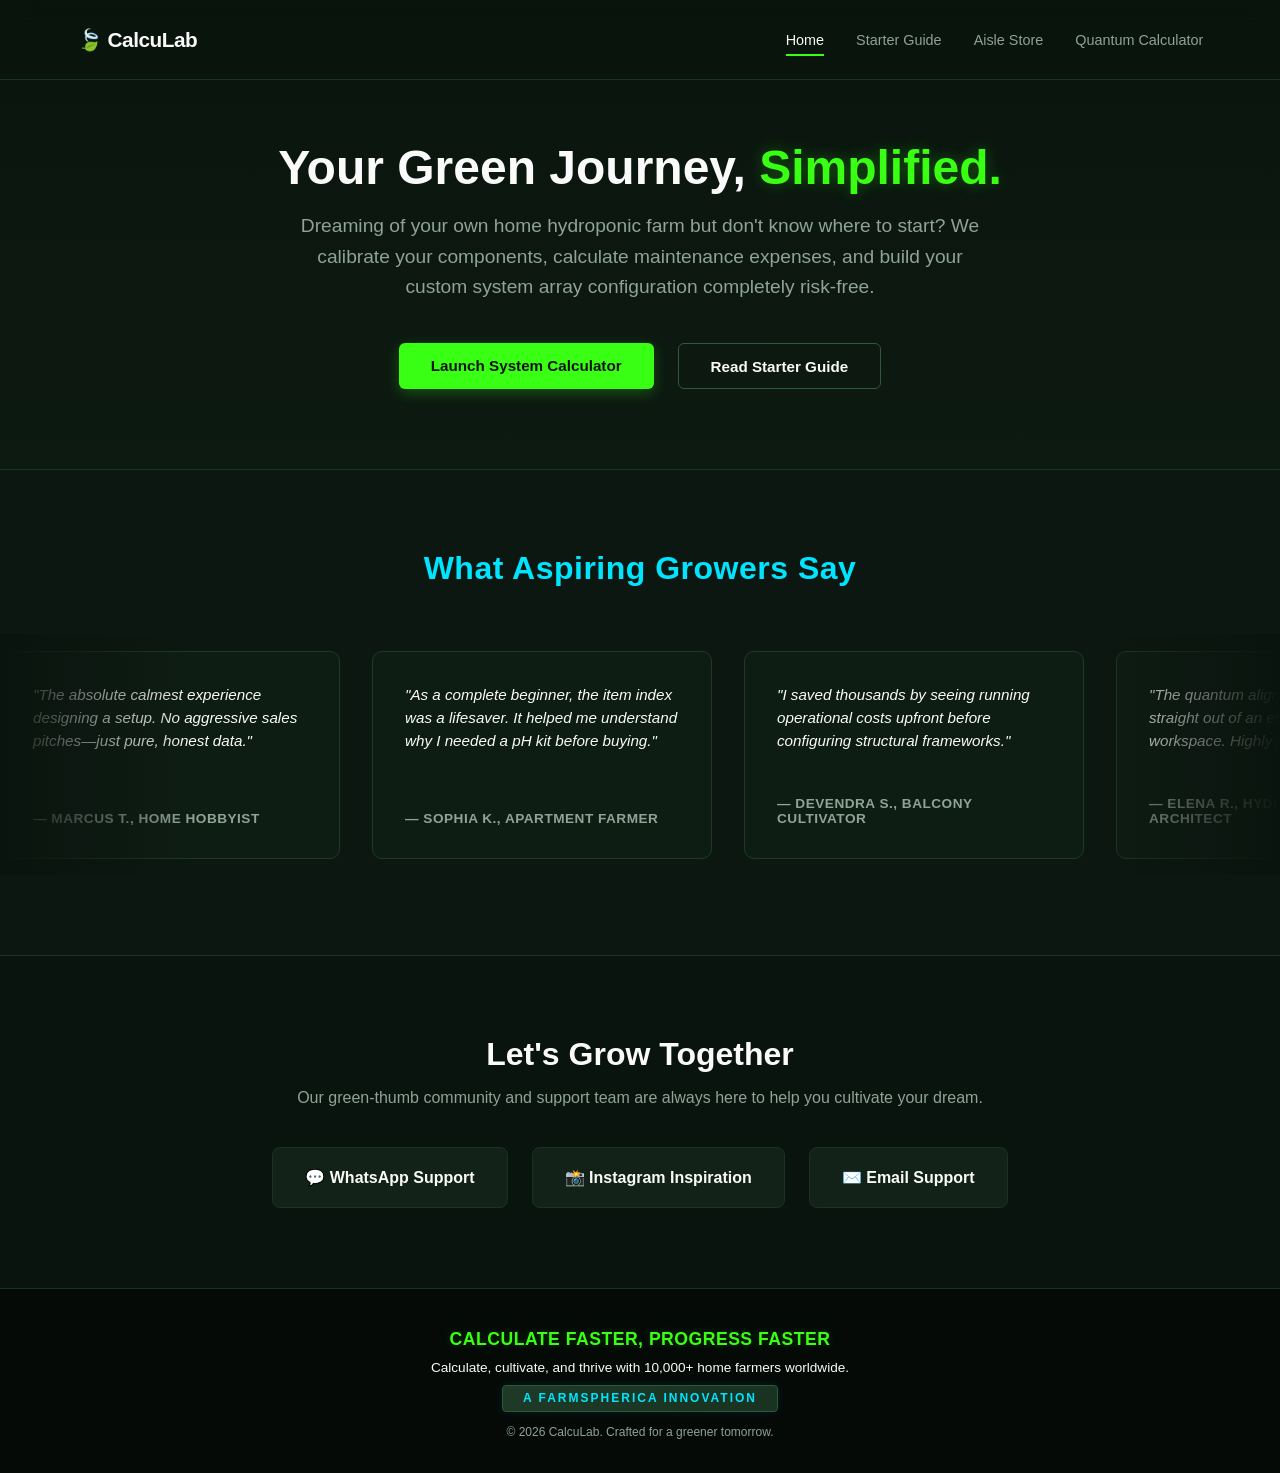
==== commit 87f83712: "refactor: update to cyberpunk-inspired dark theme and redesign navigation and UI components" ====
--- a/index.html
+++ b/index.html
@@ -3,7 +3,7 @@
 <head>
     <meta charset="UTF-8">
     <meta name="viewport" content="width=device-width, initial-scale=1.0">
-    <title>CalcuLab | Your Perfect Hydroponics Setup Buddy</title>
+    <title>CalcuLab | Your Home Hydroponics Companion</title>
     <meta name="description" content="Calculate exactly what you need, what it costs, and how to start your home hydroponic farm with CalcuLab.">
     <link rel="icon" type="image/svg+xml" href="data:image/svg+xml,<svg xmlns=%22http://www.w3.org/2000/svg%22 viewBox=%220%22 width=%2216%22 height=%2216%22><text y=%2214%22>🍃</text></svg>">
     <link rel="stylesheet" href="style.css">
@@ -19,69 +19,82 @@
         <a href="calcu.html">Quantum Calculator</a>
     </nav>
 </header>
+
 <main>
     <section class="hero" id="hero">
         <h1>Your Green Journey, <span>Simplified.</span></h1>
-        <p>Dreaming of your own home hydroponic farm but don't know where to begin? Skip the guesswork. We calculate exactly what you need, what it costs, and how to start—so you can focus on growing.</p>
-        
-        <div class="cta-group">
-            <a href="calcu.html" class="primary-btn">Begin Your Estimate</a>
-            <a href="store.html" class="secondary-btn">Browse Hardware Deck</a>
+        <p>Dreaming of your own home hydroponic farm but don't know where to start? We calibrate your components, calculate maintenance expenses, and build your custom system array configuration completely risk-free.</p>
+        <div class="hero-actions">
+            <a href="calcu.html" class="primary-btn">Launch System Calculator</a>
+            <a href="guide.html" class="secondary-btn">Read Starter Guide</a>
         </div>
-        <div class="trust-badge">🍃 Real-time market prices, updated weekly by our cultivation experts.</div>
     </section>
 
-    <section class="purpose" id="purpose">
-        <h2>Cultivating Clarity</h2>
-        <blockquote>"Starting a hydroponic setup shouldn't feel like a complex math problem. At CalcuLab, we believe that the joy of sustainable farming should be accessible to everyone right from the living room."</blockquote>
-        <p>We built this space to eliminate the financial surprise of home farming. By matching your unique space requirements with real-world, up-to-date pricing, we provide an elegant, transparent cost breakdown. No hidden fees. No wasted materials. Just a clear, peaceful path to your first harvest.</p>
-    </section>
-
-    <section class="testimonials-section" id="testimonials">
-        <div class="testimonials-header">
-            <h2>Nurtured by CalcuLab</h2>
-            <p>See how we’ve helped over 10,000 home growers confidently plant their first seeds.</p>
-        </div>
-
-        <div class="marquee-container">
-            <div class="marquee-track">
+    <section class="testimonials-section">
+        <h2>What Aspiring Growers Say</h2>
+        
+        <div class="testimonial-window">
+            <div class="testimonial-track">
                 <div class="review-card">
-                    <p>"I wanted to start a balcony farm for months but was terrified of overspending on the wrong gear. CalcuLab gave me an exact roadmap. The price breakdown was spot-on down to the penny!"</p>
-                    <div class="review-author">— Elena R., Urban Grower</div>
-                </div>
-                <div class="review-card">
-                    <p>"The absolute calmest experience designing a setup. No aggressive sales pitches—just pure, honest data. My winter lettuce is already thriving."</p>
+                    <p>"The absolute calmest experience designing a setup. No aggressive sales pitches—just pure, honest data."</p>
                     <div class="review-author">— Marcus T., Home Hobbyist</div>
                 </div>
                 <div class="review-card">
-                    <p>"As a complete beginner, the item index was a lifesaver. It helped me understand why I needed a pH kit before I even bought it. Highly recommend."</p>
-                    <div class="review-author">— Sophia K., Apartment Farming Enthusiast</div>
-                </div>
-                
-                <div class="review-card">
-                    <p>"I wanted to start a balcony farm for months but was terrified of overspending on the wrong gear. CalcuLab gave me an exact roadmap. The price breakdown was spot-on down to the penny!"</p>
-                    <div class="review-author">— Elena R., Urban Grower</div>
+                    <p>"As a complete beginner, the item index was a lifesaver. It helped me understand why I needed a pH kit before buying."</p>
+                    <div class="review-author">— Sophia K., Apartment Farmer</div>
                 </div>
                 <div class="review-card">
-                    <p>"The absolute calmest experience designing a setup. No aggressive sales pitches—just pure, honest data. My winter lettuce is already thriving."</p>
+                    <p>"I saved thousands by seeing running operational costs upfront before configuring structural frameworks."</p>
+                    <div class="review-author">— Devendra S., Balcony Cultivator</div>
+                </div>
+                <div class="review-card">
+                    <p>"The quantum alignment interface feels straight out of an eco-cyberpunk workspace. Highly premium tool."</p>
+                    <div class="review-author">— Elena R., Hydroponic Architect</div>
+                </div>
+                <div class="review-card">
+                    <p>"Clear itemization and real-time market averages made it incredibly straightforward to procure modules manually."</p>
+                    <div class="review-author">— Tanishq M., Residential Urbanist</div>
+                </div>
+
+                <div class="review-card">
+                    <p>"The absolute calmest experience designing a setup. No aggressive sales pitches—just pure, honest data."</p>
                     <div class="review-author">— Marcus T., Home Hobbyist</div>
                 </div>
                 <div class="review-card">
-                    <p>"As a complete beginner, the item index was a lifesaver. It helped me understand why I needed a pH kit before I even bought it. Highly recommend."</p>
-                    <div class="review-author">— Sophia K., Apartment Farming Enthusiast</div>
+                    <p>"As a complete beginner, the item index was a lifesaver. It helped me understand why I needed a pH kit before buying."</p>
+                    <div class="review-author">— Sophia K., Apartment Farmer</div>
+                </div>
+                <div class="review-card">
+                    <p>"I saved thousands by seeing running operational costs upfront before configuring structural frameworks."</p>
+                    <div class="review-author">— Devendra S., Balcony Cultivator</div>
+                </div>
+                <div class="review-card">
+                    <p>"The quantum alignment interface feels straight out of an eco-cyberpunk workspace. Highly premium tool."</p>
+                    <div class="review-author">— Elena R., Hydroponic Architect</div>
+                </div>
+                <div class="review-card">
+                    <p>"Clear itemization and real-time market averages made it incredibly straightforward to procure modules manually."</p>
+                    <div class="review-author">— Tanishq M., Residential Urbanist</div>
                 </div>
             </div>
         </div>
     </section>
 
-    <section class="connect-section" id="contact">
-        <h2>Let’s Grow Together</h2>
-        <p>Have questions about your calculation? Our green-thumb community and support team are always here to help you cultivate your dream.</p>
-        
+    <section class="connect-section">
+        <h2>Let's Grow Together</h2>
+        <p>Our green-thumb community and support team are always here to help you cultivate your dream.</p>
         <div class="social-links">
-            <a href="#" class="social-card">💬 WhatsApp: Setup Guide</a>
-            <a href="#" class="social-card">📸 Instagram: Daily Leafy Inspiration</a>
-            <a href="#" class="social-card">✉️ Email: Cultivation Support</a>
+            <a href="https://chat.whatsapp.com" target="_blank" rel="noopener noreferrer" class="social-card">
+                💬 WhatsApp Support
+            </a>
+            
+            <a href="https://instagram.com" target="_blank" rel="noopener noreferrer" class="social-card">
+                📸 Instagram Inspiration
+            </a>
+            
+            <a href="https://mail.google.com/mail/?view=cm&fs=1&to=mahith.technoblade@gmail.com&su=CalcuLab%20Cultivation%20Support" target="_blank" rel="noopener noreferrer" class="social-card">
+                ✉️ Email Support
+            </a>
         </div>
     </section>
 </main>
@@ -89,10 +102,10 @@
 <footer>
     <div class="footer-tagline">Calculate Faster, Progress Faster</div>
     <p class="footer-main-text">Calculate, cultivate, and thrive with 10,000+ home farmers worldwide.</p>
-    <p class="footer-sub-text">© 2026 CalcuLab. Crafted for a greener tomorrow. All prices are managed and verified weekly by certified agricultural distributors.</p>
+    <div class="farmspherica-badge">A Farmspherica Innovation</div>
+    <p class="footer-sub-text" style="margin-top:0.75rem;">© 2026 CalcuLab. Crafted for a greener tomorrow.</p>
 </footer>
 
 <script src="script.js"></script>
-
 </body>
 </html>
--- a/style.css
+++ b/style.css
@@ -1,5 +1,5 @@
 /* ==========================================================================
-   1. PREMIUM MINIMALIST RESET & CSS VARIABLES
+   1. PREMIUM MINIMALIST RESET & GLOBAL CYBERPUNK-ECO DARK VARIABLES
    ========================================================================== */
 * {
     margin: 0;
@@ -10,16 +10,19 @@
 }
 
 :root {
-    --bg-dark: #0A140E; 
-    --leaf-bright: #39FF14; 
-    --leaf-dark: #1E3A27;
-    --leaf-mid: #2D5A3B;
-    --leaf-light: #A3C9A8;
-    --leaf-accent: #193221;
-    --text-light: #FAFAFA;
-    --text-muted: #8FA397;
-    --portal-blue: #00E5FF; 
-    --gold-accent: #FFD700;
+    /* Main Dark Theme Core Canvas Blocks */
+    --bg-dark: #0A140E;           /* Pitch-black green baseline background */
+    --panel-bg: #122218;          /* Solid structural panel container backgrounds */
+    --text-light: #FAFAFA;        /* Ultra-crisp reading text elements */
+    --text-muted: #8FA397;        /* Secondary descriptive detail strings */
+    
+    /* Futuristic Structural Accents */
+    --leaf-bright: #39FF14;       /* Neon radioactive ecosystem green glow */
+    --leaf-mid: #2D5A3B;          /* Medium dense foliage container framework borders */
+    --leaf-dark: #1E3A27;         /* Deep background framing boundaries */
+    --leaf-accent: #193221;       /* Subtle dark overlay division lines */
+    --portal-blue: #00E5FF;       /* Cyan core decoding quantum vortex line glow */
+    --gold-accent: #FFD700;       /* Warn/Highlight priority tier indicators */
 }
 
 body {
@@ -30,214 +33,942 @@
     display: flex;
     flex-direction: column;
     position: relative;
-}
-
-/* Custom Scrollbar for a premium UI feel */
-::-webkit-scrollbar {
-    width: 6px;
-}
-::-webkit-scrollbar-track {
-    background: var(--bg-dark);
-}
-::-webkit-scrollbar-thumb {
-    background: var(--leaf-accent);
-    border-radius: 10px;
-}
-::-webkit-scrollbar-thumb:hover {
-    background: var(--leaf-mid);
+    
+    /* Native App Page Transition Overlays */
+    opacity: 0;
+    transition: opacity 0.4s ease-in-out, transform 0.4s ease-in-out;
+    transform: translateY(10px);
+}
+
+/* Lifecycle State Triggers compiled by transition routers */
+body.page-loaded {
+    opacity: 1;
+    transform: translateY(0);
+}
+
+body.page-exiting {
+    opacity: 0;
+    transform: translateY(-10px);
+    transition: opacity 0.35s ease-in-out, transform 0.35s ease-in-out;
+}
+
+/* Blinding flash container overlay customized to a dark plasma eclipse */
+#blindingFlash {
+    position: fixed;
+    top: 0;
+    left: 0;
+    width: 100vw;
+    height: 100vh;
+    background: #00E5FF;
+    opacity: 0;
+    z-index: 999999 !important;
+    pointer-events: none;
+    mix-blend-mode: screen;
+    transition: opacity 0.15s ease-out;
+}
+
+/* Force global container freezing on calculator critical overloading */
+body.critical-overload {
+    overflow: hidden !important;
+    height: 100vh !important;
 }
 
 /* ==========================================================================
-   2. SHARED HEADER & NAVIGATION BAR
+   2. FIXATED FIXED GLOBAL NAVIGATION BAR
    ========================================================================== */
 header {
-    background-color: rgba(10, 20, 14, 0.9);
-    backdrop-filter: blur(10px);
-    padding: 1.5rem 4%;
     position: fixed;
+    top: 0;
+    left: 0;
     width: 100%;
-    top: 0;
-    z-index: 100;
+    height: 80px;
+    background: rgba(10, 20, 14, 0.85);
+    backdrop-filter: blur(12px);
+    -webkit-backdrop-filter: blur(12px);
     border-bottom: 1px solid var(--leaf-accent);
     display: flex;
     justify-content: space-between;
     align-items: center;
+    padding: 0 6%;
+    z-index: 9999;
 }
 
 .logo {
-    font-size: 1.5rem;
+    font-size: 1.3rem;
+    font-weight: 800;
+    color: var(--text-light);
+    text-decoration: none;
+    letter-spacing: -0.5px;
+    transition: color 0.2s ease;
+}
+
+.logo:hover {
+    color: var(--leaf-bright);
+}
+
+nav {
+    display: flex;
+    gap: 2rem;
+}
+
+nav a {
+    color: var(--text-muted);
+    text-decoration: none;
+    font-size: 0.9rem;
+    font-weight: 500;
+    position: relative;
+    padding: 0.5rem 0;
+    transition: color 0.2s ease;
+}
+
+nav a:hover, nav a.active {
+    color: var(--text-light);
+}
+
+nav a::after {
+    content: '';
+    position: absolute;
+    bottom: 0;
+    left: 0;
+    width: 0;
+    height: 2px;
+    background-color: var(--leaf-bright);
+    transition: width 0.25s cubic-bezier(0.25, 0.8, 0.25, 1);
+}
+
+nav a:hover::after, nav a.active::after {
+    width: 100%;
+}
+
+/* ==========================================================================
+   3. UNIVERSAL INTERACTIVE BUTTONS & COMMONS
+   ========================================================================== */
+.primary-btn {
+    background: var(--leaf-bright);
+    color: #0A140E;
+    padding: 0.85rem 2rem;
+    border: none;
+    border-radius: 6px;
+    font-size: 0.95rem;
     font-weight: 700;
-    color: var(--leaf-light);
+    cursor: pointer;
     text-decoration: none;
-    display: flex;
-    align-items: center;
-    gap: 0.5rem;
-}
-
-nav a {
-    color: var(--text-muted);
+    display: inline-block;
+    box-shadow: 0 4px 14px rgba(57, 255, 20, 0.25);
+    transition: all 0.2s ease;
+}
+
+.primary-btn:hover {
+    transform: translateY(-2px);
+    box-shadow: 0 6px 20px rgba(57, 255, 20, 0.45);
+}
+
+.secondary-btn {
+    background: transparent;
+    border: 1px solid var(--leaf-mid);
+    color: var(--text-light);
+    padding: 0.85rem 2rem;
+    border-radius: 6px;
+    font-size: 0.95rem;
+    font-weight: 600;
+    cursor: pointer;
     text-decoration: none;
-    margin-left: 2rem;
-    font-size: 0.95rem;
-    transition: color 0.3s ease;
-}
-
-nav a:hover, nav a.active {
-    color: var(--text-light);
+    display: inline-block;
+    transition: all 0.2s ease;
+}
+
+.secondary-btn:hover {
+    background: rgba(45, 90, 59, 0.15);
+    border-color: var(--leaf-bright);
 }
 
 /* ==========================================================================
-   3. INDEX / HOME PAGE SPECIFIC STYLES
+   4. INDEX & HOME CORE PAGE SECTIONS
    ========================================================================== */
 .hero {
-    min-height: 85vh;
-    display: flex;
-    flex-direction: column;
-    justify-content: center;
-    align-items: center;
+    background: linear-gradient(180deg, rgba(10,20,14,1) 0%, rgba(25,50,33,0.2) 100%);
+    padding: 140px 6% 5rem 6%;
     text-align: center;
-    padding: 0 4%;
-    margin-top: 80px;
-    position: relative;
-    background: radial-gradient(circle at center, rgba(25, 50, 33, 0.4) 0%, transparent 60%);
 }
 
 .hero h1 {
-    font-size: 3.5rem;
-    max-width: 800px;
-    line-height: 1.15;
-    margin-bottom: 1.5rem;
-    font-weight: 800;
+    font-size: 3rem;
+    color: var(--text-light);
+    margin-bottom: 1rem;
 }
 
 .hero h1 span {
     color: var(--leaf-bright);
-    text-shadow: 0 0 20px rgba(57, 255, 20, 0.2);
+    text-shadow: 0 0 15px rgba(57, 255, 20, 0.3);
 }
 
 .hero p {
-    font-size: 1.15rem;
-    color: var(--text-muted);
-    max-width: 650px;
+    color: var(--text-muted);
+    font-size: 1.2rem;
+    max-width: 700px;
+    margin: 0 auto 2.5rem auto;
     line-height: 1.6;
+}
+
+.hero-actions {
+    display: flex;
+    justify-content: center;
+    gap: 1.5rem;
+}
+
+.connect-section {
+    padding: 5rem 6%;
+    text-align: center;
+    background: var(--bg-dark);
+}
+
+.connect-section h2 {
+    color: var(--text-light);
+    font-size: 2rem;
+    margin-bottom: 1rem;
+}
+
+.connect-section p {
+    color: var(--text-muted);
     margin-bottom: 2.5rem;
 }
 
-.cta-group {
-    display: flex;
+.social-links {
+    display: flex;
+    justify-content: center;
     gap: 1.5rem;
+    flex-wrap: wrap;
+}
+
+.social-card {
+    background: var(--panel-bg);
+    border: 1px solid var(--leaf-accent);
+    padding: 1.25rem 2rem;
+    border-radius: 8px;
+    color: var(--text-light);
+    text-decoration: none;
+    font-weight: 600;
+    transition: all 0.25s ease;
+}
+
+.social-card:hover {
+    border-color: var(--portal-blue);
+    transform: translateY(-3px);
+}
+
+/* ==========================================================================
+   5. STARTER GUIDE SPECIFIC PAGE LAYOUTS
+   ========================================================================== */
+.guide-main {
+    margin-top: 100px;
+    flex: 1;
+    padding: 2rem 6%;
+    max-width: 900px;
+    margin-left: auto;
+    margin-right: auto;
+}
+
+.guide-header {
+    text-align: center;
+    margin-bottom: 3rem;
+}
+
+.guide-header h1 {
+    font-size: 2.8rem;
+    color: var(--text-light);
+    margin-bottom: 0.5rem;
+}
+
+.guide-header h1 span {
+    color: var(--leaf-bright);
+    text-shadow: 0 0 15px rgba(57, 255, 20, 0.2);
+}
+
+.guide-header p {
+    color: var(--text-muted);
+    font-size: 1.1rem;
+}
+
+.guide-card {
+    background: var(--panel-bg);
+    border: 1px solid var(--leaf-accent);
+    padding: 2.5rem;
+    border-radius: 12px;
+    margin-bottom: 2rem;
+    position: relative;
+    box-shadow: 0 10px 30px rgba(0,0,0,0.2);
+}
+
+.step-number {
+    position: absolute;
+    top: -15px;
+    left: 25px;
+    background: var(--leaf-dark);
+    border: 1px solid var(--leaf-bright);
+    color: var(--leaf-bright);
+    padding: 0.25rem 1rem;
+    border-radius: 20px;
+    font-size: 0.75rem;
+    font-weight: 700;
+    text-transform: uppercase;
+    letter-spacing: 1px;
+}
+
+.guide-card h2 {
+    color: var(--text-light);
+    font-size: 1.5rem;
     margin-bottom: 1rem;
-}
-
-.primary-btn {
+    margin-top: 0.5rem;
+}
+
+.guide-card p {
+    color: var(--text-muted);
+    line-height: 1.6;
+    margin-bottom: 1.5rem;
+    font-size: 1rem;
+}
+
+.tip-box {
+    background: rgba(0, 229, 255, 0.05);
+    border-left: 4px solid var(--portal-blue);
+    padding: 1rem 1.5rem;
+    border-radius: 0 8px 8px 0;
+    color: var(--text-light);
+    font-size: 0.9rem;
+}
+
+.tip-box strong {
+    color: var(--portal-blue);
+}
+
+.guide-actions {
+    display: flex;
+    gap: 1.5rem;
+    margin-top: 3rem;
+    justify-content: center;
+}
+
+/* ==========================================================================
+   6. HARDWARE DECK STOREFRONT & CART OVERLAY
+   ========================================================================== */
+.store-container {
+    display: flex;
+    position: relative;
+    width: 100%;
+    min-height: calc(100vh - 80px);
+}
+
+.store-main {
+    flex: 1;
+    padding: 20px;
+    margin-top: 100px;
+    transition: all 0.3s cubic-bezier(0.25, 0.8, 0.25, 1);
+}
+
+body.cart-active .store-main {
+    padding-right: 380px;
+}
+
+.cart-sidebar {
+    position: fixed;
+    top: 80px;
+    right: -360px;
+    width: 360px;
+    height: calc(100vh - 80px);
+    background: rgba(10, 20, 14, 0.95);
+    border-left: 1px solid var(--leaf-dark);
+    box-shadow: -10px 0 30px rgba(0,0,0,0.5);
+    z-index: 999;
+    display: flex;
+    flex-direction: column;
+    padding: 2rem 1.5rem;
+    transition: right 0.3s cubic-bezier(0.25, 0.8, 0.25, 1);
+}
+
+body.cart-active .cart-sidebar {
+    right: 0;
+}
+
+.cart-header {
+    display: flex;
+    justify-content: space-between;
+    align-items: center;
+    border-bottom: 1px solid var(--leaf-dark);
+    padding-bottom: 1rem;
+    margin-bottom: 1.5rem;
+}
+
+.cart-header h2 {
+    font-size: 1.2rem;
+    color: var(--text-light);
+}
+
+.cart-count-bubble {
     background: var(--leaf-bright);
-    color: #000;
-    text-decoration: none;
-    padding: 1rem 2rem;
+    color: #0A140E;
+    font-weight: 800;
+    padding: 0.15rem 0.6rem;
     border-radius: 12px;
+    font-size: 0.8rem;
+}
+
+.cart-items-wrapper {
+    flex: 1;
+    overflow-y: auto;
+}
+
+.cart-item-row {
+    display: flex;
+    justify-content: space-between;
+    align-items: center;
+    background: rgba(25, 50, 33, 0.2);
+    padding: 0.75rem 1rem;
+    border-radius: 6px;
+    margin-bottom: 0.75rem;
+    border: 1px solid var(--leaf-accent);
+}
+
+.cart-item-details h4 {
+    font-size: 0.9rem;
+    color: var(--text-light);
+    margin-bottom: 0.15rem;
+}
+
+.cart-item-details p {
+    font-size: 0.75rem;
+    color: var(--portal-blue);
+}
+
+.remove-item-btn {
+    background: transparent;
+    border: none;
+    color: #FF5555;
+    cursor: pointer;
+    font-size: 0.8rem;
+    font-weight: 600;
+}
+
+.cart-footer {
+    border-top: 1px solid var(--leaf-dark);
+    padding-top: 1.5rem;
+}
+
+.toggle-cart-trigger {
+    position: fixed;
+    bottom: 30px;
+    right: 30px;
+    background: var(--portal-blue);
+    color: #0A140E;
+    width: 60px;
+    height: 60px;
+    border-radius: 50%;
+    display: flex;
+    align-items: center;
+    justify-content: center;
+    font-size: 1.5rem;
+    cursor: pointer;
+    z-index: 9998;
+    box-shadow: 0 4px 20px rgba(0, 229, 255, 0.4);
+}
+
+.products-deck-grid {
+    display: grid;
+    grid-template-columns: repeat(auto-fill, minmax(280px, 1fr));
+    gap: 1.5rem;
+    padding: 1.5rem 6% 4rem 6%;
+}
+
+.product-hardware-card {
+    background: var(--panel-bg);
+    border: 1px solid var(--leaf-accent);
+    border-radius: 8px;
+    padding: 1.5rem;
+    display: flex;
+    flex-direction: column;
+    justify-content: space-between;
+    transition: transform 0.2s, border-color 0.2s;
+}
+
+.product-hardware-card:hover {
+    transform: translateY(-4px);
+    border-color: var(--leaf-bright);
+}
+
+.prod-meta-head {
+    display: flex;
+    justify-content: space-between;
+    align-items: flex-start;
+    margin-bottom: 0.5rem;
+}
+
+.prod-icon-box {
+    font-size: 2rem;
+}
+
+.prod-cost-tag {
+    color: var(--leaf-bright);
     font-weight: 700;
+    font-size: 1.1rem;
+}
+
+.product-hardware-card h3 {
+    font-size: 1.1rem;
+    color: var(--text-light);
+    margin-bottom: 0.5rem;
+}
+
+.product-hardware-card p {
+    font-size: 0.85rem;
+    color: var(--text-muted);
+    line-height: 1.4;
+    margin-bottom: 1.5rem;
+}
+
+.empty-cart-notice {
+    color: var(--text-muted);
+    font-size: 0.85rem;
+    text-align: center;
+    margin-top: 2rem;
+}
+
+/* ==========================================================================
+   7. INTERACTIVE CALCULATOR CORE STRUCTURAL RULES
+   ========================================================================== */
+.calculator-main {
+    display: grid;
+    grid-template-columns: 1.2fr 0.8fr 1.1fr;
+    gap: 2rem;
+    padding: 120px 4% 4rem 4%;
+    min-height: calc(100vh - 80px);
+}
+
+.item-armory, .manifestation-vault {
+    background: var(--panel-bg);
+    border: 1px solid var(--leaf-accent);
+    border-radius: 12px;
+    padding: 1.5rem;
+    display: flex;
+    flex-direction: column;
+    justify-content: space-between;
+}
+
+.panel-header {
+    font-size: 0.75rem;
+    text-transform: uppercase;
+    letter-spacing: 1.5px;
+    color: var(--text-muted);
+    margin-bottom: 1rem;
+    border-bottom: 1px solid var(--leaf-accent);
+    padding-bottom: 0.5rem;
+}
+
+.armory-header h1 {
+    font-size: 1.6rem;
+    margin-bottom: 0.5rem;
+}
+
+.armory-header p {
+    font-size: 0.85rem;
+    color: var(--text-muted);
+    margin-bottom: 1.5rem;
+}
+
+.item-node {
+    display: flex;
+    align-items: center;
+    background: rgba(10, 20, 14, 0.7);
+    border: 1px solid var(--leaf-dark);
+    padding: 1rem;
+    border-radius: 8px;
+    margin-bottom: 0.75rem;
+    cursor: pointer;
+    transition: transform 0.2s ease, border-color 0.2s ease;
+}
+
+.item-node:hover {
+    transform: translateX(4px);
+    border-color: var(--leaf-bright);
+}
+
+.node-icon {
+    font-size: 2rem;
+    margin-right: 1rem;
+}
+
+.node-details {
+    flex: 1;
+}
+
+.node-details h3 {
     font-size: 1rem;
+    color: var(--text-light);
+    margin-bottom: 0.25rem;
+}
+
+.node-details p {
+    font-size: 0.8rem;
+    color: var(--text-muted);
+}
+
+.node-price {
+    font-weight: 700;
+    color: var(--leaf-bright);
+}
+
+.armory-tabs {
+    display: flex;
+    gap: 1rem;
+    margin-bottom: 1.5rem;
+    border-bottom: 1px solid var(--leaf-dark);
+    padding-bottom: 0.5rem;
+}
+
+.tab-btn {
+    background: none;
+    border: none;
+    color: var(--text-muted);
+    font-size: 0.9rem;
+    cursor: pointer;
+    padding: 0.5rem 0;
+    position: relative;
+}
+
+.tab-btn.active {
+    color: var(--leaf-bright);
+    font-weight: bold;
+}
+
+.tab-btn.active::after {
+    content: '';
+    position: absolute;
+    bottom: -0.6rem;
+    left: 0;
+    width: 100%;
+    height: 2px;
+    background: var(--leaf-bright);
+}
+
+.tab-content {
+    display: none;
+}
+
+.tab-content.active {
+    display: block;
+}
+
+/* ==========================================================================
+   8. ADVENTURE ZONE & PARTICLE PORTAL INTERFACING CORE
+   ========================================================================== */
+.adventure-zone {
+    display: flex;
+    flex-direction: column;
+    align-items: center;
+    justify-content: center;
+    position: relative;
+    background: rgba(5, 10, 7, 0.5);
+    border-radius: 12px;
+    border: 1px dashed var(--leaf-dark);
+    padding: 2rem;
+    overflow: hidden;
+}
+
+.conveyor-belt {
+    position: absolute;
+    width: 2px;
+    height: 100%;
+    left: 50%;
+    top: 0;
+    transform: translateX(-50%);
+    background: linear-gradient(to bottom, transparent, var(--leaf-dark) 20%, var(--leaf-dark) 80%, transparent);
+    z-index: 1;
+}
+
+.traveling-capsule {
+    position: absolute;
+    top: -40px;
+    left: 50%;
+    transform: translateX(-50%);
+    font-size: 2rem;
+    z-index: 5;
+    pointer-events: none;
+    opacity: 0;
+}
+
+@keyframes customTransmit {
+    0% { top: -40px; opacity: 0; scale: 0.5; }
+    20% { opacity: 1; scale: 1.2; }
+    80% { top: calc(50% - 40px); opacity: 1; scale: 1; filter: none; }
+    100% { top: calc(50% - 10px); opacity: 0; scale: 0.3; filter: hue-rotate(90deg) blur(4px); }
+}
+
+.portal-wrapper {
+    position: relative;
+    width: 160px;
+    height: 160px;
+    cursor: pointer;
+    z-index: 10;
+}
+
+.portal-ring {
+    position: absolute;
+    width: 100%;
+    height: 100%;
+    border: 3px dashed var(--leaf-mid);
+    border-radius: 50%;
+    animation: rotateRing 12s linear infinite;
     transition: all 0.3s ease;
-    box-shadow: 0 4px 20px rgba(57, 255, 20, 0.3);
-}
-
-.primary-btn:hover {
-    transform: translateY(-3px);
-    box-shadow: 0 6px 25px var(--leaf-bright);
-}
-
-.secondary-btn {
+}
+
+.portal-vortex {
+    position: absolute;
+    width: 86%;
+    height: 86%;
+    top: 7%;
+    left: 7%;
+    border-radius: 50%;
+    background: radial-gradient(circle, rgba(25,50,33,0.8) 0%, rgba(10,20,14,0.9) 70%, transparent 100%);
+    box-shadow: inset 0 0 20px rgba(57, 255, 20, 0.1);
+    transition: all 0.4s ease;
+}
+
+.portal-status-label {
+    position: absolute;
+    width: 100%;
+    text-align: center;
+    top: 50%;
+    left: 50%;
+    transform: translate(-50%, -50%);
+    font-size: 0.75rem;
+    font-weight: 800;
+    text-transform: uppercase;
+    letter-spacing: 2px;
+    color: var(--text-muted);
+    line-height: 1.3;
+    pointer-events: none;
+    transition: color 0.3s ease;
+}
+
+/* Interactive Portal Dynamic States */
+.portal-wrapper.ready-to-fuse .portal-ring {
+    border-color: var(--portal-blue);
+    box-shadow: 0 0 20px rgba(0, 229, 255, 0.4), inset 0 0 20px rgba(0, 229, 255, 0.2);
+    animation-duration: 4s;
+}
+.portal-wrapper.ready-to-fuse .portal-status-label {
+    color: var(--portal-blue);
+    text-shadow: 0 0 8px rgba(0, 229, 255, 0.5);
+}
+
+.portal-wrapper.budging .portal-ring {
+    border-color: var(--gold-accent);
+    box-shadow: 0 0 30px rgba(255, 215, 0, 0.6);
+    animation-duration: 0.8s;
+}
+.portal-wrapper.budging .portal-status-label {
+    color: var(--gold-accent);
+}
+
+.portal-wrapper.fused-locked .portal-ring {
+    border-color: var(--leaf-bright);
+    box-shadow: 0 0 25px rgba(57, 255, 20, 0.5);
+    animation: rotateRing 20s linear infinite;
+}
+.portal-wrapper.fused-locked .portal-status-label {
+    color: var(--leaf-bright);
+}
+
+@keyframes rotateRing {
+    100% { transform: rotate(360deg); }
+}
+
+/* ==========================================================================
+   9. VAULT MANIFESTATION DISPLAY LOGIC & BILLING ENGINE
+   ========================================================================== */
+.vault-title h2 {
+    font-size: 1.1rem;
+    text-transform: uppercase;
+    letter-spacing: 1px;
+    color: var(--text-light);
+    margin-bottom: 0.25rem;
+}
+
+.crystal-energy {
+    width: 100%;
+    height: 6px;
+    background: var(--leaf-dark);
+    border-radius: 3px;
+    margin: 1rem 0;
+    position: relative;
+    overflow: hidden;
+}
+
+.crystal-energy::after {
+    content: '';
+    position: absolute;
+    width: 100%;
+    height: 100%;
+    top: 0;
+    left: 0;
+    background: linear-gradient(90deg, var(--portal-blue), var(--leaf-bright));
+    transition: transform 0.5s cubic-bezier(0.4, 0, 0.2, 1);
+}
+
+.crystal-energy.uncharged::after {
+    transform: translateX(-100%);
+}
+
+.matrix-split-streams {
+    flex: 1;
+    margin-top: 1rem;
+    max-height: 240px;
+    overflow-y: auto;
+}
+
+.stream-node {
+    display: flex;
+    justify-content: space-between;
+    font-size: 0.85rem;
+    padding: 0.6rem 0.75rem;
+    background: rgba(25, 50, 33, 0.2);
+    border-left: 3px solid var(--leaf-mid);
+    margin-bottom: 0.5rem;
+    border-radius: 0 4px 4px 0;
+}
+
+.stream-node span.neg {
+    color: var(--text-muted);
+    font-weight: 700;
+    cursor: pointer;
+}
+.stream-node span.neg:hover {
+    color: #FF5555;
+}
+
+.portal-output-terminal {
+    position: relative;
+    border-top: 1px solid var(--leaf-dark);
+    padding-top: 1.5rem;
+    margin-top: 1.5rem;
+}
+
+.price-shield-shroud {
+    position: absolute;
+    top: 0;
+    left: -5px;
+    width: calc(100% + 10px);
+    height: 100%;
+    background: rgba(18, 34, 24, 0.96);
+    backdrop-filter: blur(4px);
+    display: flex;
+    flex-direction: column;
+    align-items: center;
+    justify-content: center;
+    text-align: center;
+    padding: 1rem;
+    z-index: 50;
+    border-radius: 8px;
+    transition: all 0.4s cubic-bezier(0.6, -0.28, 0.735, 0.045);
+}
+
+.price-shield-shroud.shattered {
+    opacity: 0;
+    pointer-events: none;
+    transform: scale(0.9) translateY(20px);
+}
+
+.shield-status-text {
+    font-weight: 800;
+    text-transform: uppercase;
+    font-size: 0.85rem;
+    color: var(--portal-blue);
+    letter-spacing: 1.5px;
+    margin-bottom: 0.25rem;
+}
+
+.terminal-row {
+    display: flex;
+    justify-content: space-between;
+    align-items: center;
+    margin-bottom: 0.85rem;
+    font-size: 0.9rem;
+    color: var(--text-muted);
+}
+
+.terminal-row span:last-child {
+    font-weight: 600;
+    color: var(--text-light);
+}
+
+.highlight-monthly span:last-child {
+    color: var(--portal-blue);
+}
+
+.total-setup {
+    border-top: 1px dashed var(--leaf-dark);
+    padding-top: 0.85rem;
+    margin-top: 0.85rem;
+    font-size: 1.1rem;
+    color: var(--text-light);
+    font-weight: 700;
+}
+
+.total-setup span:last-child {
+    font-size: 1.3rem;
+    color: var(--leaf-bright);
+    text-shadow: 0 0 10px rgba(57, 255, 20, 0.3);
+}
+
+.clear-btn {
+    width: 100%;
     background: transparent;
-    color: var(--portal-blue);
-    text-decoration: none;
-    padding: 1rem 2rem;
-    border-radius: 12px;
+    border: 1px solid var(--leaf-dark);
+    color: var(--text-muted);
+    padding: 0.6rem;
+    border-radius: 6px;
+    font-size: 0.8rem;
     font-weight: 700;
-    font-size: 1rem;
-    border: 1px solid var(--portal-blue);
-    transition: all 0.3s ease;
-}
-
-.secondary-btn:hover {
-    transform: translateY(-3px);
-    background: rgba(0, 229, 255, 0.1);
-    box-shadow: 0 6px 20px rgba(0, 229, 255, 0.2);
-}
-
-.trust-badge {
-    font-size: 0.8rem;
-    color: var(--text-muted);
-    letter-spacing: 0.5px;
-}
-
-.purpose {
-    padding: 6rem 8%;
-    background: rgba(25, 50, 33, 0.15);
+    text-transform: uppercase;
+    letter-spacing: 1px;
+    cursor: pointer;
+    margin-top: 0.5rem;
+    transition: all 0.2s ease;
+}
+.clear-btn:hover {
+    border-color: #FF5555;
+    color: #FFFAFA;
+    background: rgba(255, 85, 85, 0.05);
+}
+
+/* ==========================================================================
+   10. TESTIMONIAL AUTO-SCROLLING HORIZONTAL ENGINE
+   ========================================================================== */
+.testimonials-section {
+    padding: 5rem 0;
+    background: rgba(25, 50, 33, 0.1);
     border-top: 1px solid var(--leaf-accent);
     border-bottom: 1px solid var(--leaf-accent);
-    display: flex;
-    flex-direction: column;
-    align-items: center;
+    overflow: hidden;
+    width: 100%;
+}
+
+.testimonials-section h2 {
     text-align: center;
-}
-
-.purpose h2 {
-    font-size: 2.2rem;
-    color: var(--text-light);
-    margin-bottom: 2rem;
-    letter-spacing: -0.5px;
-}
-
-.purpose blockquote {
-    font-size: 1.3rem;
-    color: var(--leaf-light);
-    max-width: 750px;
-    font-style: italic;
-    margin-bottom: 1.5rem;
-    line-height: 1.5;
-}
-
-.purpose p {
-    font-size: 1rem;
-    color: var(--text-muted);
-    max-width: 680px;
-    line-height: 1.7;
-}
-
-/* Automated Testimonial Slider System */
-.testimonials-section {
-    padding: 6rem 0;
-    overflow: hidden;
-    position: relative;
-}
-
-.testimonials-header {
-    text-align: center;
+    color: var(--portal-blue);
     margin-bottom: 3rem;
-    padding: 0 4%;
-}
-
-.testimonials-header h2 {
-    font-size: 2.2rem;
-    color: var(--text-light);
-    margin-bottom: 0.5rem;
-}
-
-.testimonials-header p {
-    color: var(--text-muted);
-    font-size: 1rem;
-}
-
-.marquee-container {
+    font-size: 2rem;
+    letter-spacing: 0.5px;
+}
+
+.testimonial-window {
     width: 100%;
-    display: flex;
     overflow: hidden;
     position: relative;
     padding: 1rem 0;
 }
 
-.marquee-container::before, .marquee-container::after {
-    content: '';
+.testimonial-window::before,
+.testimonial-window::after {
+    content: "";
     position: absolute;
     top: 0;
     width: 15%;
@@ -245,1534 +976,161 @@
     z-index: 2;
     pointer-events: none;
 }
-.marquee-container::before { left: 0; background: linear-gradient(90deg, var(--bg-dark), transparent); }
-.marquee-container::after { right: 0; background: linear-gradient(-90deg, var(--bg-dark), transparent); }
-
-.marquee-track {
+
+.testimonial-window::before {
+    left: 0;
+    background: linear-gradient(90deg, var(--bg-dark) 0%, transparent 100%);
+}
+
+.testimonial-window::after {
+    right: 0;
+    background: linear-gradient(-90deg, var(--bg-dark) 0%, transparent 100%);
+}
+
+.testimonial-track {
     display: flex;
     gap: 2rem;
-    animation: continuousScroll 25s linear infinite;
-}
-
-.marquee-track:hover {
+    width: max-content;
+    animation: scrollConveyor 35s linear infinite;
+}
+
+.testimonial-track:hover {
     animation-play-state: paused;
 }
 
 .review-card {
-    background: var(--leaf-accent);
-    border: 1px solid rgba(163, 201, 168, 0.1);
+    background: rgba(18, 34, 24, 0.6);
+    border: 1px solid var(--leaf-dark);
     padding: 2rem;
-    border-radius: 16px;
-    width: 380px;
+    border-radius: 10px;
+    width: 340px;
     flex-shrink: 0;
     display: flex;
     flex-direction: column;
     justify-content: space-between;
-    box-shadow: 0 10px 30px rgba(0,0,0,0.3);
+    transition: border-color 0.3s ease, background 0.3s ease;
+}
+
+.review-card:hover {
+    border-color: var(--leaf-bright);
+    background: rgba(18, 34, 24, 0.9);
 }
 
 .review-card p {
+    font-style: italic;
+    color: var(--text-light);
+    margin-bottom: 1.25rem;
+    line-height: 1.5;
     font-size: 0.95rem;
-    color: var(--text-light);
-    line-height: 1.5;
-    margin-bottom: 1.5rem;
-    font-style: italic;
 }
 
 .review-author {
+    color: var(--text-muted);
     font-size: 0.85rem;
-    color: var(--leaf-bright);
     font-weight: 700;
+    letter-spacing: 0.5px;
     text-transform: uppercase;
-    letter-spacing: 0.5px;
-}
-
-@keyframes continuousScroll {
+}
+
+@keyframes scrollConveyor {
     0% { transform: translateX(0); }
-    100% { transform: translateX(calc(-50% - 1rem)); }
-}
-
-.connect-section {
-    padding: 6rem 4%;
-    text-align: center;
-    background: radial-gradient(circle at bottom, rgba(0, 229, 255, 0.05) 0%, transparent 50%);
-}
-
-.connect-section h2 {
-    font-size: 2.2rem;
-    margin-bottom: 0.5rem;
-}
-
-.connect-section p {
-    color: var(--text-muted);
-    margin-bottom: 2.5rem;
-}
-
-.social-links {
-    display: flex;
-    justify-content: center;
-    gap: 2rem;
-    flex-wrap: wrap;
-}
-
-.social-card {
-    background: rgba(25, 50, 33, 0.3);
-    border: 1px solid var(--leaf-mid);
-    padding: 1.5rem 2rem;
-    border-radius: 12px;
-    color: var(--text-light);
-    text-decoration: none;
-    font-weight: 600;
-    display: flex;
-    align-items: center;
-    gap: 0.75rem;
-    transition: all 0.2s;
-}
-
-.social-card:hover {
-    border-color: var(--leaf-bright);
-    background: rgba(57, 255, 20, 0.05);
-    transform: translateY(-3px);
+    100% { transform: translateX(-50%); }
 }
 
 /* ==========================================================================
-   4. QUANTUM CALCULATOR SPECIFIC STYLES (calcu.html)
-   ========================================================================== */
-#blindingFlash {
-    position: fixed;
-    top: 0;
-    left: 0;
-    width: 100vw;
-    height: 100vh;
-    background-color: #FFFFFF;
-    opacity: 0;
-    pointer-events: none;
-    z-index: 9999;
-    transition: opacity 0.05s ease-out;
-}
-
-.calculator-main {
-    margin-top: 80px;
-    flex: 1;
-    display: flex;
-    flex-direction: column;
-    padding: 2rem 4%;
-    gap: 2rem;
-}
-
-@media (min-width: 1200px) {
-    .calculator-main {
-        flex-direction: row;
-        align-items: center;
-        justify-content: space-between;
-        height: calc(100vh - 80px);
-        overflow: hidden;
-    }
-}
-
-.item-armory {
-    flex: 1;
-    max-width: 420px;
-    display: flex;
-    flex-direction: column;
-    height: 100%;
-    z-index: 10;
-}
-
-.armory-header h1 {
-    font-size: 1.6rem;
-    color: var(--text-light);
-    margin-bottom: 0.3rem;
-}
-
-.armory-header p {
-    color: var(--text-muted);
-    font-size: 0.85rem;
-    margin-bottom: 1rem;
-}
-
-.armory-tabs {
-    display: flex;
-    gap: 0.5rem;
-    margin-bottom: 1rem;
-    border-bottom: 1px solid var(--leaf-accent);
-    padding-bottom: 0.5rem;
-}
-
-.tab-btn {
-    background: none;
-    border: none;
-    color: var(--text-muted);
-    font-size: 0.85rem;
-    font-weight: 600;
-    padding: 0.5rem 0.75rem;
-    cursor: pointer;
-    transition: all 0.2s;
-    border-radius: 6px;
-}
-
-.tab-btn:hover {
-    color: var(--text-light);
-    background: rgba(255,255,255,0.05);
-}
-
-.tab-btn.active {
-    color: var(--leaf-bright);
-    background: rgba(57, 255, 20, 0.1);
-}
-
-.tab-content {
-    display: none;
-    flex-direction: column;
-    gap: 0.75rem;
-    overflow-y: auto;
-    max-height: 380px;
-    padding-right: 0.25rem;
-}
-
-.tab-content.active {
-    display: flex;
-}
-
-.item-node {
-    background: var(--leaf-accent);
-    border: 1px solid rgba(163, 201, 168, 0.1);
-    border-radius: 12px;
-    padding: 0.85rem;
-    display: flex;
-    align-items: center;
-    gap: 1rem;
-    cursor: pointer;
-    position: relative;
-    transition: transform 0.2s, border-color 0.2s;
-}
-
-.item-node:hover {
-    transform: translateX(6px);
-    border-color: var(--leaf-mid);
-    background: rgba(45, 90, 59, 0.2);
-}
-
-.node-icon {
-    font-size: 1.8rem;
-    background: rgba(0, 0, 0, 0.3);
-    width: 44px;
-    height: 44px;
-    display: flex;
-    align-items: center;
-    justify-content: center;
-    border-radius: 8px;
-}
-
-.node-details {
-    flex: 1;
-}
-
-.node-details h3 {
-    font-size: 0.95rem;
-    margin-bottom: 0.1rem;
-}
-
-.node-details p {
-    font-size: 0.75rem;
-    color: var(--text-muted);
-}
-
-.node-price {
-    font-size: 0.9rem;
-    font-weight: 700;
-    color: var(--leaf-light);
-}
-
-.adventure-zone {
-    flex: 1.8;
-    height: 450px;
-    position: relative;
-    display: flex;
-    align-items: center;
-    justify-content: center;
-    overflow: hidden;
-    border-radius: 20px;
-    background: radial-gradient(circle at center, rgba(25, 50, 33, 0.3) 0%, transparent 70%);
-}
-
-.portal-wrapper {
-    position: relative;
-    width: 220px;
-    height: 220px;
-    display: flex;
-    align-items: center;
-    justify-content: center;
-    cursor: not-allowed;
-    opacity: 0.7;
-    transition: transform 0.2s ease, opacity 0.3s ease;
-}
-
-.portal-wrapper.ready-to-fuse {
-    cursor: pointer;
-    opacity: 1;
-}
-
-.portal-wrapper.ready-to-fuse:hover {
-    transform: scale(1.05);
-}
-
-.portal-wrapper.fused-locked {
-    cursor: not-allowed;
-    opacity: 0.9;
-    transform: scale(1);
-}
-
-.portal-wrapper.budging {
-    animation: portalBudge 0.15s infinite linear;
-    cursor: wait;
-}
-
-@keyframes portalBudge {
-    0% { transform: translate(2px, 1px) rotate(0deg) scale(1.05); }
-    10% { transform: translate(-1px, -2px) rotate(-1deg) scale(1.05); }
-    20% { transform: translate(-3px, 0px) rotate(1deg) scale(1.05); }
-    30% { transform: translate(0px, 2px) rotate(0deg) scale(1.05); }
-    40% { transform: translate(1px, -1px) rotate(1deg) scale(1.06); }
-    50% { transform: translate(-1px, 2px) rotate(-1deg) scale(1.06); }
-    60% { transform: translate(-3px, 1px) rotate(0deg) scale(1.06); }
-    70% { transform: translate(2px, 1px) rotate(-1deg) scale(1.07); }
-    80% { transform: translate(-1px, -1px) rotate(1deg) scale(1.07); }
-    90% { transform: translate(2px, 2px) rotate(0deg) scale(1.07); }
-    100% { transform: translate(1px, -2px) rotate(-1deg) scale(1.05); }
-}
-
-.portal-ring {
-    position: absolute;
-    width: 100%;
-    height: 100%;
-    border-radius: 50%;
-    border: 4px dashed var(--portal-blue);
-    box-shadow: 0 0 30px var(--portal-blue), inset 0 0 30px var(--portal-blue);
-    transition: border-color 0.3s, box-shadow 0.3s;
-    animation: spinPortal 12s linear infinite;
-}
-
-.portal-wrapper.ready-to-fuse .portal-ring {
-    border-color: var(--leaf-bright);
-    box-shadow: 0 0 40px var(--leaf-bright), inset 0 0 40px var(--leaf-bright);
-    animation: spinPortal 4s linear infinite;
-}
-
-.portal-wrapper.budging .portal-ring {
-    border-color: #FF3D00; 
-    box-shadow: 0 0 60px #FF3D00, inset 0 0 40px #FF3D00;
-    animation: spinPortal 0.5s linear infinite;
-}
-
-.portal-wrapper.fused-locked .portal-ring {
-    border-color: var(--portal-blue);
-    box-shadow: 0 0 20px rgba(0, 229, 255, 0.4);
-    animation: spinPortal 20s linear infinite;
-}
-
-.portal-vortex {
-    position: absolute;
-    width: 85%;
-    height: 85%;
-    border-radius: 50%;
-    background: radial-gradient(circle at center, #000 20%, var(--leaf-dark) 60%, var(--portal-blue) 100%);
-    opacity: 0.8;
-    animation: pulseVortex 3s ease-in-out infinite alternate;
-}
-
-.portal-wrapper.ready-to-fuse .portal-vortex {
-    background: radial-gradient(circle at center, #000 10%, var(--leaf-mid) 50%, var(--leaf-bright) 100%);
-}
-
-.portal-wrapper.budging .portal-vortex {
-    background: radial-gradient(circle at center, #220000 10%, #880000 60%, #FF3D00 100%);
-}
-
-.portal-wrapper.fused-locked .portal-vortex {
-    background: radial-gradient(circle at center, #000 40%, var(--leaf-accent) 80%, #001f24 100%);
-}
-
-.portal-core-text {
-    z-index: 5;
-    font-size: 0.8rem;
-    letter-spacing: 2px;
-    text-transform: uppercase;
-    font-weight: 800;
-    color: #FFFFFF;
-    text-shadow: 0 0 8px var(--portal-blue);
-    text-align: center;
-    line-height: 1.3;
-    pointer-events: none;
-}
-
-.conveyor-belt {
-    position: absolute;
-    left: 0;
-    width: 50%;
-    height: 10px;
-    background: repeating-linear-gradient(90deg, #111, #111 10px, #333 10px, #333 20px);
-    top: 50%;
-    transform: translateY(-50%);
-    z-index: 1;
-    border-top: 2px solid var(--leaf-mid);
-}
-
-.traveling-capsule {
-    position: absolute;
-    left: 0;
-    top: 50%;
-    transform: translateY(-50%) scale(1);
-    font-size: 2.5rem;
-    z-index: 4;
-    pointer-events: none;
-    opacity: 0;
-}
-
-@keyframes customTransmit {
-    0% { left: 0%; transform: translateY(-50%) scale(1) rotate(0deg); opacity: 1; }
-    75% { left: 42%; transform: translateY(-50%) scale(0.8) rotate(180deg); opacity: 1; }
-    100% { left: 46%; transform: translateY(-50%) scale(0) rotate(360deg); opacity: 0; }
-}
-
-@keyframes spinPortal { 100% { transform: rotate(360deg); } }
-@keyframes pulseVortex { 0% { transform: scale(0.95); opacity: 0.7; } 100% { transform: scale(1.05); opacity: 0.9; } }
-
-.manifestation-vault {
-    flex: 1.2;
-    max-width: 440px;
-    background: rgba(25, 50, 33, 0.4);
-    border: 1px solid var(--leaf-mid);
-    border-radius: 20px;
-    padding: 1.5rem;
-    display: flex;
-    flex-direction: column;
-    justify-content: space-between;
-    box-shadow: 0 10px 40px rgba(0,0,0,0.5);
-    z-index: 10;
-    height: 100%;
-}
-
-.vault-title {
-    text-align: center;
-    margin-bottom: 1rem;
-}
-
-.vault-title h2 {
-    font-size: 1.2rem;
-    color: var(--portal-blue);
-    letter-spacing: 1px;
-}
-
-.crystal-energy {
-    width: 45px;
-    height: 45px;
-    background: linear-gradient(135deg, var(--portal-blue), var(--leaf-bright));
-    clip-path: polygon(50% 0%, 100% 25%, 100% 75%, 50% 100%, 0% 75%, 0% 25%);
-    margin: 0.5rem auto 1rem auto;
-    animation: floatCrystal 4s ease-in-out infinite;
-    box-shadow: 0 0 15px rgba(0,229,255,0.4);
-    transition: all 0.3s ease;
-}
-
-.crystal-energy.uncharged {
-    background: #222;
-    box-shadow: none;
-    filter: grayscale(1);
-}
-
-@keyframes floatCrystal {
-    0% { transform: translateY(0px) rotate(0deg); }
-    50% { transform: translateY(-6px) rotate(15deg); }
-    100% { transform: translateY(0px) rotate(0deg); }
-}
-
-.matrix-split-streams {
-    display: flex;
-    flex-direction: column;
-    gap: 1rem;
-    overflow-y: auto;
-    max-height: 200px;
-    margin-bottom: 1rem;
-    padding-right: 0.2rem;
-}
-
-.stream-section-title {
-    font-size: 0.75rem;
-    text-transform: uppercase;
-    letter-spacing: 1px;
-    padding-bottom: 0.25rem;
-    border-bottom: 1px dashed rgba(163, 201, 168, 0.2);
-    margin-bottom: 0.4rem;
-}
-.stream-section-title.imp { color: var(--leaf-bright); }
-.stream-section-title.opt { color: var(--gold-accent); }
-
-.stream-node {
-    display: flex;
-    justify-content: space-between;
-    font-size: 0.8rem;
-    padding: 0.4rem 0;
-}
-
-.stream-node span.neg { color: var(--text-muted); cursor: pointer; margin-left: 0.5rem; }
-.stream-node span.neg:hover { color: #FF5252; }
-
-.portal-output-terminal {
-    background: #000;
-    padding: 1.25rem;
-    border-radius: 12px;
-    border: 1px solid rgba(0, 225, 255, 0.2);
-    position: relative;
-    overflow: hidden;
-}
-
-.price-shield-shroud {
-    position: absolute;
-    top: 0;
-    left: 0;
-    width: 100%;
-    height: 100%;
-    background: repeating-linear-gradient(0deg, #111, #111 2px, #16241b 2px, #16241b 4px);
-    display: flex;
-    flex-direction: column;
-    align-items: center;
-    justify-content: center;
-    z-index: 20;
-    transition: transform 0.6s cubic-bezier(0.85, 0, 0.15, 1);
-    border-radius: 11px;
-    padding: 1rem;
-    text-align: center;
-}
-
-.price-shield-shroud.shattered {
-    transform: translateY(-101%);
-}
-
-.shield-status-text {
-    font-size: 0.8rem;
-    text-transform: uppercase;
-    letter-spacing: 1.5px;
-    color: var(--portal-blue);
-    margin-bottom: 0.25rem;
-    font-weight: 700;
-    animation: pulseText 1.5s infinite ease-in-out;
-}
-
-@keyframes pulseText { 0%, 100% { opacity: 0.6; } 50% { opacity: 1; } }
-
-.terminal-row {
-    display: flex;
-    justify-content: space-between;
-    font-size: 0.85rem;
-    color: var(--text-muted);
-    margin-bottom: 0.4rem;
-}
-
-.terminal-row.highlight-monthly { color: var(--portal-blue); font-weight: 600; }
-
-.terminal-row.total-setup {
-    margin-top: 0.6rem;
-    padding-top: 0.6rem;
-    border-top: 1px dashed var(--leaf-mid);
-    font-size: 1.2rem;
-    font-weight: 700;
-    color: var(--leaf-bright);
-    text-shadow: 0 0 10px rgba(57, 255, 20, 0.4);
-}
-
-.clear-btn {
-    width: 100%;
-    background: transparent;
-    border: 1px solid var(--text-muted);
-    color: var(--text-muted);
-    padding: 0.5rem;
-    border-radius: 8px;
-    font-size: 0.8rem;
-    margin-top: 0.75rem;
-    cursor: pointer;
-    transition: all 0.2s;
-}
-
-.clear-btn:hover { border-color: #FF5252; color: #FF5252; background: rgba(255,82,82,0.05); }
-
-/* ==========================================================================
-   5. AISLE HARDWARE STORE SPECIFIC STYLES (store.html)
-   ========================================================================== */
-.store-main {
-    margin-top: 100px;
-    flex: 1;
-    padding: 2rem 4%;
-    display: flex;
-    flex-direction: column;
-    gap: 2rem;
-}
-
-.store-hero {
-    background: linear-gradient(135deg, rgba(25, 50, 33, 0.6) 0%, rgba(10, 20, 14, 0.9) 100%);
-    border: 1px solid var(--leaf-mid);
-    border-radius: 20px;
-    padding: 3rem 2rem;
-    text-align: center;
-    position: relative;
-    overflow: hidden;
-    box-shadow: 0 10px 30px rgba(0,0,0,0.5);
-}
-
-.store-hero::before {
-    content: '';
-    position: absolute;
-    top: -50%;
-    left: -50%;
-    width: 200%;
-    height: 200%;
-    background: radial-gradient(circle at center, rgba(0, 229, 255, 0.05) 0%, transparent 60%);
-    pointer-events: none;
-}
-
-.store-hero h1 {
-    font-size: 2.5rem;
-    color: var(--text-light);
-    margin-bottom: 0.5rem;
-    letter-spacing: -0.5px;
-}
-
-.store-hero h1 span {
-    color: var(--leaf-bright);
-    text-shadow: 0 0 15px rgba(57, 255, 20, 0.3);
-}
-
-.store-hero p {
-    color: var(--text-muted);
-    max-width: 600px;
-    margin: 0 auto;
-    font-size: 1rem;
-}
-
-.section-title-wrapper {
-    margin-top: 1rem;
-    border-bottom: 1px dashed rgba(163, 201, 168, 0.2);
-    padding-bottom: 0.75rem;
-    margin-bottom: 1.5rem;
-}
-
-.section-title {
-    font-size: 1.25rem;
-    text-transform: uppercase;
-    letter-spacing: 1.5px;
-    font-weight: 700;
-    display: flex;
-    align-items: center;
-    gap: 0.5rem;
-}
-
-.section-title.core { color: var(--leaf-bright); }
-.section-title.opt { color: var(--gold-accent); }
-
-.products-grid {
-    display: grid;
-    grid-template-columns: repeat(auto-fill, minmax(300px, 1fr));
-    gap: 1.5rem;
-    margin-bottom: 3rem;
-}
-
-.product-card {
-    background: var(--leaf-accent);
-    border: 1px solid rgba(163, 201, 168, 0.1);
-    border-radius: 16px;
-    padding: 1.5rem;
-    display: flex;
-    flex-direction: column;
-    justify-content: space-between;
-    position: relative;
-    transition: transform 0.3s cubic-bezier(0.25, 0.8, 0.25, 1), border-color 0.3s;
-    overflow: hidden;
-}
-
-.product-card:hover {
-    transform: translateY(-5px);
-    border-color: var(--leaf-mid);
-    background: rgba(45, 90, 59, 0.15);
-    box-shadow: 0 10px 25px rgba(0,0,0,0.3);
-}
-
-.card-header {
-    display: flex;
-    justify-content: space-between;
-    align-items: flex-start;
-    margin-bottom: 1rem;
-}
-
-.product-badge {
-    font-size: 0.7rem;
-    font-weight: 700;
-    text-transform: uppercase;
-    letter-spacing: 1px;
-    padding: 0.25rem 0.6rem;
-    border-radius: 20px;
-    background: rgba(0,0,0,0.4);
-}
-
-.product-card.core-item .product-badge {
-    color: var(--leaf-bright);
-    border: 1px solid rgba(57, 255, 20, 0.3);
-}
-
-.product-card.opt-item .product-badge {
-    color: var(--gold-accent);
-    border: 1px solid rgba(255, 215, 0, 0.3);
-}
-
-.product-icon {
-    font-size: 2.5rem;
-    background: rgba(0, 0, 0, 0.3);
-    width: 60px;
-    height: 60px;
-    display: flex;
-    align-items: center;
-    justify-content: center;
-    border-radius: 12px;
-    margin-bottom: 1rem;
-    box-shadow: inset 0 0 10px rgba(255,255,255,0.05);
-}
-
-.product-info h3 {
-    font-size: 1.2rem;
-    color: var(--text-light);
-    margin-bottom: 0.4rem;
-}
-
-.product-info p {
-    font-size: 0.85rem;
-    color: var(--text-muted);
-    line-height: 1.4;
-    margin-bottom: 1.5rem;
-}
-
-.card-footer {
-    display: flex;
-    align-items: center;
-    justify-content: space-between;
-    padding-top: 1rem;
-    border-top: 1px dashed rgba(163, 201, 168, 0.1);
-    margin-top: auto;
-}
-
-.price-tag {
-    display: flex;
-    flex-direction: column;
-}
-
-.setup-cost {
-    font-size: 1.3rem;
-    font-weight: 700;
-    color: var(--text-light);
-}
-
-.recurring-cost {
-    font-size: 0.75rem;
-    color: var(--portal-blue);
-}
-
-.buy-btn {
-    background: transparent;
-    border: 1px solid var(--leaf-light);
-    color: var(--leaf-light);
-    font-size: 0.85rem;
-    font-weight: 600;
-    padding: 0.6rem 1.2rem;
-    border-radius: 8px;
-    cursor: pointer;
-    transition: all 0.2s;
-}
-
-.buy-btn:hover {
-    background: var(--leaf-bright);
-    color: #000;
-    border-color: var(--leaf-bright);
-    box-shadow: 0 0 15px rgba(57, 255, 20, 0.4);
-    font-weight: 700;
-}
-
-/* ==========================================================================
-   6. GLOBAL SHARED FOOTER
+   11. BRAND COMPLIANT FOOTER (UNIVERSAL SHIELD)
    ========================================================================== */
 footer {
     margin-top: auto;
     border-top: 1px solid var(--leaf-accent);
-    padding: 3rem 4%;
+    padding: 2.5rem 6% 2rem 6%;
     text-align: center;
     background-color: #050a07;
 }
 
 .footer-tagline {
-    font-size: 1.3rem;
+    font-size: 1.1rem;
     font-weight: 700;
     color: var(--leaf-bright);
-    letter-spacing: 1px;
+    letter-spacing: 0.5px;
     text-transform: uppercase;
-    margin-bottom: 0.75rem;
-    text-shadow: 0 0 10px rgba(57, 255, 20, 0.3);
+    margin-bottom: 0.5rem;
+    text-shadow: 0 0 10px rgba(57, 255, 20, 0.2);
 }
 
 .footer-main-text {
-    font-size: 0.95rem;
+    font-size: 0.85rem;
     color: var(--text-light);
     margin-bottom: 0.5rem;
+    line-height: 1.4;
+}
+
+.farmspherica-badge {
+    background: linear-gradient(90deg, var(--leaf-dark), var(--leaf-accent));
+    border: 1px solid var(--leaf-mid);
+    color: var(--portal-blue);
+    display: inline-block;
+    padding: 0.35rem 1.25rem;
+    font-size: 0.75rem;
+    font-weight: 800;
+    text-transform: uppercase;
+    letter-spacing: 2px;
+    border-radius: 4px;
+    box-shadow: 0 0 10px rgba(0, 229, 255, 0.1);
 }
 
 .footer-sub-text {
-    font-size: 0.8rem;
-    color: var(--text-muted);
-}
-/* --- Premium Page Transition System --- */
-body {
-    opacity: 0;
-    transition: opacity 0.4s ease-in-out, transform 0.4s ease-in-out;
-    transform: translateY(10px); /* Subtle slide up effect */
-}
-
-body.page-loaded {
-    opacity: 1;
-    transform: translateY(0);
-}
-
-body.page-exiting {
-    opacity: 0;
-    transform: translateY(-10px); /* Subtle slide out upward */
-}
+    font-size: 0.75rem;
+    color: var(--text-muted);
+    line-height: 1.4;
+}
+
 /* ==========================================================================
-   1. PREMIUM MINIMALIST RESET & GLOBAL CSS VARIABLES
+   12. SYSTEM RE-ALIGNMENT BREAKPOINTS (RESPONSIVE RULES)
    ========================================================================== */
-* {
-    margin: 0;
-    padding: 0;
-    box-sizing: border-box;
-    font-family: 'Inter', -apple-system, BlinkMacSystemFont, "Segoe UI", Roboto, sans-serif;
-    scroll-behavior: smooth;
-}
-
-:root {
-    --bg-dark: #0A140E; 
-    --leaf-bright: #39FF14; 
-    --leaf-dark: #1E3A27;
-    --leaf-mid: #2D5A3B;
-    --leaf-light: #A3C9A8;
-    --leaf-accent: #193221;
-    --text-light: #FAFAFA;
-    --text-muted: #8FA397;
-    --portal-blue: #00E5FF; 
-    --gold-accent: #FFD700;
-}
-
-body {
-    background-color: var(--bg-dark);
-    color: var(--text-light);
-    min-height: 100vh;
-    overflow-x: hidden;
-    display: flex;
-    flex-direction: column;
-    position: relative;
-    /* Page Transition Engine Overlays */
-    opacity: 0;
-    transition: opacity 0.4s ease-in-out, transform 0.4s ease-in-out;
-    transform: translateY(10px);
-}
-
-body.page-loaded {
-    opacity: 1;
-    transform: translateY(0);
-}
-
-body.page-exiting {
-    opacity: 0;
-    transform: translateY(-10px);
-}
-
-/* Custom Scrollbar for a premium UI feel */
-::-webkit-scrollbar {
-    width: 6px;
-}
-::-webkit-scrollbar-track {
-    background: var(--bg-dark);
-}
-::-webkit-scrollbar-thumb {
-    background: var(--leaf-accent);
-    border-radius: 10px;
-}
-::-webkit-scrollbar-thumb:hover {
-    background: var(--leaf-mid);
-}
-
-/* ==========================================================================
-   2. UNIVERSAL NAVIGATION HEADER (FULLY MOBILE RESPONSIVE)
-   ========================================================================== */
-header {
-    background-color: rgba(10, 20, 14, 0.9);
-    backdrop-filter: blur(10px);
-    padding: 1rem 4%;
-    position: fixed;
-    width: 100%;
-    top: 0;
-    z-index: 100;
-    border-bottom: 1px solid var(--leaf-accent);
-    display: flex;
-    flex-direction: column;
-    align-items: center;
-    gap: 0.75rem;
-}
-
-.logo {
-    font-size: 1.3rem;
-    font-weight: 700;
-    color: var(--leaf-light);
-    text-decoration: none;
-    display: flex;
-    align-items: center;
-    gap: 0.5rem;
-}
-
-nav {
-    display: flex;
-    flex-wrap: wrap;
-    justify-content: center;
-    gap: 1rem;
-}
-
-nav a {
-    color: var(--text-muted);
-    text-decoration: none;
-    font-size: 0.85rem;
-    font-weight: 500;
-    transition: color 0.3s ease;
-    padding: 0.25rem 0.5rem;
-}
-
-nav a:hover, nav a.active {
-    color: var(--text-light);
-    border-bottom: 1px solid var(--leaf-bright);
-}
-
-/* Responsive Desktop Header Reset */
-@media (min-width: 768px) {
-    header {
-        flex-direction: row;
-        justify-content: space-between;
-        padding: 1.5rem 4%;
-        gap: 0;
-    }
-    nav {
-        gap: 0;
-    }
-    nav a {
-        font-size: 0.95rem;
-        margin-left: 2rem;
-        padding: 0;
-    }
-    nav a:hover, nav a.active {
-        border-bottom: none;
-    }
-}
-
-/* ==========================================================================
-   3. INDEX / HOME PAGE STYLES
-   ========================================================================== */
-.hero {
-    min-height: 80vh;
-    display: flex;
-    flex-direction: column;
-    justify-content: center;
-    align-items: center;
-    text-align: center;
-    padding: 0 6%;
-    margin-top: 100px;
-    position: relative;
-    background: radial-gradient(circle at center, rgba(25, 50, 33, 0.4) 0%, transparent 70%);
-}
-
-.hero h1 {
-    font-size: 2.2rem;
-    max-width: 800px;
-    line-height: 1.2;
-    margin-bottom: 1.2rem;
-    font-weight: 800;
-}
-
-.hero h1 span {
-    color: var(--leaf-bright);
-    text-shadow: 0 0 20px rgba(57, 255, 20, 0.2);
-}
-
-.hero p {
-    font-size: 1rem;
-    color: var(--text-muted);
-    max-width: 650px;
-    line-height: 1.5;
-    margin-bottom: 2rem;
-}
-
-.cta-group {
-    display: flex;
-    flex-direction: column;
-    width: 100%;
-    max-width: 320px;
-    gap: 1rem;
-    margin-bottom: 1.5rem;
-}
-
-.primary-btn, .secondary-btn {
-    width: 100%;
-    text-align: center;
-    display: inline-block;
-    padding: 1rem 1.5rem;
-    border-radius: 12px;
-    font-weight: 700;
-    font-size: 0.95rem;
-    text-decoration: none;
-    transition: all 0.3s ease;
-}
-
-.primary-btn {
-    background: var(--leaf-bright);
-    color: #000;
-    box-shadow: 0 4px 15px rgba(57, 255, 20, 0.3);
-}
-
-.primary-btn:hover {
-    transform: translateY(-2px);
-    box-shadow: 0 6px 20px var(--leaf-bright);
-}
-
-.secondary-btn {
-    background: transparent;
-    color: var(--portal-blue);
-    border: 1px solid var(--portal-blue);
-}
-
-.secondary-btn:hover {
-    transform: translateY(-2px);
-    background: rgba(0, 229, 255, 0.08);
-    box-shadow: 0 6px 15px rgba(0, 229, 255, 0.2);
-}
-
-.trust-badge {
-    font-size: 0.75rem;
-    color: var(--text-muted);
-    line-height: 1.4;
-    max-width: 280px;
-}
-
-/* Hero Desktop Scaler */
-@media (min-width: 768px) {
-    .hero h1 { font-size: 3.5rem; }
-    .hero p { font-size: 1.15rem; }
-    .cta-group {
-        flex-direction: row;
-        max-width: none;
-        width: auto;
+@media (max-width: 1024px) {
+    .calculator-main {
+        grid-template-columns: 1fr;
+        padding: 110px 5% 3rem 5%;
         gap: 1.5rem;
     }
-    .primary-btn, .secondary-btn { width: auto; padding: 1rem 2rem; }
-    .trust-badge { max-width: none; }
-}
-
-.purpose {
-    padding: 4rem 6%;
-    background: rgba(25, 50, 33, 0.15);
-    border-top: 1px solid var(--leaf-accent);
-    border-bottom: 1px solid var(--leaf-accent);
-    display: flex;
-    flex-direction: column;
-    align-items: center;
-    text-align: center;
-}
-
-.purpose h2 {
-    font-size: 1.8rem;
-    margin-bottom: 1.5rem;
-}
-
-.purpose blockquote {
-    font-size: 1.1rem;
-    color: var(--leaf-light);
-    max-width: 750px;
-    font-style: italic;
-    margin-bottom: 1.5rem;
-    line-height: 1.5;
-}
-
-.purpose p {
-    font-size: 0.95rem;
-    color: var(--text-muted);
-    max-width: 680px;
-    line-height: 1.6;
-}
-
-@media (min-width: 768px) {
-    .purpose { padding: 6rem 8%; }
-    .purpose h2 { font-size: 2.2rem; }
-    .purpose blockquote { font-size: 1.3rem; }
-}
-
-/* Automated Testimonial Slider System */
-.testimonials-section {
-    padding: 4rem 0;
-    overflow: hidden;
-    position: relative;
-}
-
-.testimonials-header {
-    text-align: center;
-    margin-bottom: 2rem;
-    padding: 0 6%;
-}
-
-.testimonials-header h2 { font-size: 1.8rem; margin-bottom: 0.5rem; }
-.testimonials-header p { color: var(--text-muted); font-size: 0.9rem; }
-
-@media (min-width: 768px) {
-    .testimonials-section { padding: 6rem 0; }
-    .testimonials-header h2 { font-size: 2.2rem; }
-}
-
-.marquee-container {
-    width: 100%;
-    display: flex;
-    overflow: hidden;
-    position: relative;
-    padding: 1rem 0;
-}
-
-.marquee-container::before, .marquee-container::after {
-    content: '';
-    position: absolute;
-    top: 0;
-    width: 10%;
-    height: 100%;
-    z-index: 2;
-    pointer-events: none;
-}
-.marquee-container::before { left: 0; background: linear-gradient(90deg, var(--bg-dark), transparent); }
-.marquee-container::after { right: 0; background: linear-gradient(-90deg, var(--bg-dark), transparent); }
-
-.marquee-track {
-    display: flex;
-    gap: 1.5rem;
-    animation: continuousScroll 25s linear infinite;
-}
-
-.marquee-track:hover { animation-play-state: paused; }
-
-.review-card {
-    background: var(--leaf-accent);
-    border: 1px solid rgba(163, 201, 168, 0.1);
-    padding: 1.5rem;
-    border-radius: 16px;
-    width: 290px;
-    flex-shrink: 0;
-    display: flex;
-    flex-direction: column;
-    justify-content: space-between;
-}
-
-.review-card p {
-    font-size: 0.85rem;
-    line-height: 1.5;
-    margin-bottom: 1.2rem;
-    font-style: italic;
-}
-
-.review-author {
-    font-size: 0.8rem;
-    color: var(--leaf-bright);
-    font-weight: 700;
-}
-
-@keyframes continuousScroll {
-    0% { transform: translateX(0); }
-    100% { transform: translateX(calc(-50% - 0.75rem)); }
-}
-
-@media (min-width: 768px) {
-    .marquee-track { gap: 2rem; }
-    .review-card { width: 380px; padding: 2rem; }
-    .review-card p { font-size: 0.95rem; }
-    @keyframes continuousScroll {
-        0% { transform: translateX(0); }
-        100% { transform: translateX(calc(-50% - 1rem)); }
+    
+    .adventure-zone {
+        padding: 3rem 1rem;
     }
-}
-
-.connect-section {
-    padding: 4rem 6%;
-    text-align: center;
-    background: radial-gradient(circle at bottom, rgba(0, 229, 255, 0.05) 0%, transparent 60%);
-}
-
-.connect-section h2 { font-size: 1.8rem; margin-bottom: 0.5rem; }
-.connect-section p { color: var(--text-muted); margin-bottom: 2rem; font-size: 0.95rem; }
-
-.social-links {
-    display: flex;
-    flex-direction: column;
-    align-items: center;
-    gap: 1rem;
-    width: 100%;
-}
-
-.social-card {
-    width: 100%;
-    max-width: 340px;
-    background: rgba(25, 50, 33, 0.3);
-    border: 1px solid var(--leaf-mid);
-    padding: 1.25rem;
-    border-radius: 12px;
-    color: var(--text-light);
-    text-decoration: none;
-    font-weight: 600;
-    font-size: 0.9rem;
-    display: flex;
-    align-items: center;
-    justify-content: center;
-    gap: 0.75rem;
-    transition: all 0.2s;
-}
-
-.social-card:hover {
-    border-color: var(--leaf-bright);
-    background: rgba(57, 255, 20, 0.05);
-    transform: translateY(-2px);
-}
-
-@media (min-width: 768px) {
-    .connect-section { padding: 6rem 4%; }
-    .connect-section h2 { font-size: 2.2rem; }
-    .social-links { flex-direction: row; justify-content: center; gap: 2rem; }
-    .social-card { width: auto; max-width: none; }
-}
-
-/* ==========================================================================
-   4. QUANTUM CALCULATOR STYLES (calcu.html - MOBILE MOBILE-FIRST BLUEPRINT)
-   ========================================================================== */
-#blindingFlash {
-    position: fixed;
-    top: 0; left: 0; width: 100vw; height: 100vh;
-    background-color: #FFFFFF; opacity: 0; pointer-events: none; z-index: 9999;
-    transition: opacity 0.05s ease-out;
-}
-
-.calculator-main {
-    margin-top: 110px;
-    flex: 1;
-    display: flex;
-    flex-direction: column;
-    padding: 1rem 4%;
-    gap: 2rem;
-}
-
-.item-armory, .manifestation-vault {
-    width: 100%;
-    display: flex;
-    flex-direction: column;
-    background: rgba(10, 20, 14, 0.5);
-    border-radius: 16px;
-}
-
-.armory-header h1 { font-size: 1.4rem; color: var(--text-light); margin-bottom: 0.25rem; }
-.armory-header p { color: var(--text-muted); font-size: 0.8rem; margin-bottom: 1rem; }
-
-.armory-tabs {
-    display: flex; gap: 0.25rem; margin-bottom: 1rem;
-    border-bottom: 1px solid var(--leaf-accent); padding-bottom: 0.5rem;
-}
-
-.tab-btn {
-    background: none; border: none; color: var(--text-muted);
-    font-size: 0.8rem; font-weight: 600; padding: 0.5rem;
-    cursor: pointer; transition: all 0.2s; border-radius: 6px; flex: 1;
-}
-
-.tab-btn.active { color: var(--leaf-bright); background: rgba(57, 255, 20, 0.1); }
-
-.tab-content {
-    display: none; flex-direction: column; gap: 0.75rem;
-    max-height: 340px; overflow-y: auto; padding-right: 0.25rem;
-}
-.tab-content.active { display: flex; }
-
-.item-node {
-    background: var(--leaf-accent);
-    border: 1px solid rgba(163, 201, 168, 0.1);
-    border-radius: 12px; padding: 0.75rem;
-    display: flex; align-items: center; gap: 0.75rem;
-    cursor: pointer; transition: transform 0.2s, border-color 0.2s;
-}
-
-.item-node:hover { transform: translateX(3px); border-color: var(--leaf-mid); }
-
-.node-icon {
-    font-size: 1.5rem; background: rgba(0, 0, 0, 0.3);
-    width: 40px; height: 40px; display: flex;
-    align-items: center; justify-content: center; border-radius: 8px; flex-shrink: 0;
-}
-
-.node-details { flex: 1; min-width: 0; }
-.node-details h3 { font-size: 0.85rem; margin-bottom: 0.1rem; white-space: nowrap; overflow: hidden; text-overflow: ellipsis; }
-.node-details p { font-size: 0.7rem; color: var(--text-muted); white-space: nowrap; overflow: hidden; text-overflow: ellipsis; }
-.node-price { font-size: 0.85rem; font-weight: 700; color: var(--leaf-light); }
-
-/* Adventure Zone Portal Area (Centered Fluid Structure) */
-.adventure-zone {
-    width: 100%;
-    height: 300px;
-    position: relative;
-    display: flex; align-items: center; justify-content: center;
-    overflow: hidden; border-radius: 20px;
-    background: radial-gradient(circle at center, rgba(25, 50, 33, 0.2) 0%, transparent 80%);
-}
-
-.portal-wrapper {
-    position: relative; width: 170px; height: 170px;
-    display: flex; align-items: center; justify-content: center;
-    cursor: not-allowed; opacity: 0.7; transition: transform 0.2s ease, opacity 0.3s ease;
-}
-.portal-wrapper.ready-to-fuse { cursor: pointer; opacity: 1; }
-.portal-wrapper.budging { animation: portalBudge 0.15s infinite linear; }
-
-.portal-ring {
-    position: absolute; width: 100%; height: 100%; border-radius: 50%;
-    border: 3px dashed var(--portal-blue);
-    box-shadow: 0 0 20px var(--portal-blue), inset 0 0 20px var(--portal-blue);
-    animation: spinPortal 12s linear infinite;
-}
-.portal-wrapper.ready-to-fuse .portal-ring {
-    border-color: var(--leaf-bright); box-shadow: 0 0 30px var(--leaf-bright), inset 0 0 30px var(--leaf-bright);
-    animation: spinPortal 4s linear infinite;
-}
-.portal-wrapper.budging .portal-ring {
-    border-color: #FF3D00; box-shadow: 0 0 40px #FF3D00, inset 0 0 30px #FF3D00;
-    animation: spinPortal 0.5s linear infinite;
-}
-
-.portal-vortex {
-    position: absolute; width: 85%; height: 85%; border-radius: 50%;
-    background: radial-gradient(circle at center, #000 20%, var(--leaf-dark) 60%, var(--portal-blue) 100%);
-    animation: pulseVortex 3s ease-in-out infinite alternate;
-}
-.portal-wrapper.ready-to-fuse .portal-vortex { background: radial-gradient(circle at center, #000 10%, var(--leaf-mid) 50%, var(--leaf-bright) 100%); }
-.portal-wrapper.budging .portal-vortex { background: radial-gradient(circle at center, #220000 10%, #880000 60%, #FF3D00 100%); }
-
-.portal-core-text {
-    z-index: 5; font-size: 0.75rem; letter-spacing: 1px; text-transform: uppercase;
-    font-weight: 800; color: #FFFFFF; text-shadow: 0 0 8px var(--portal-blue); text-align: center;
-}
-
-.conveyor-belt {
-    position: absolute; left: 0; width: 50%; height: 6px; top: 50%; transform: translateY(-50%);
-    background: repeating-linear-gradient(90deg, #111, #111 8px, #333 8px, #333 16px);
-    z-index: 1; border-top: 1px solid var(--leaf-mid);
-}
-
-.traveling-capsule {
-    position: absolute; left: 0; top: 50%; transform: translateY(-50%);
-    font-size: 1.8rem; z-index: 4; pointer-events: none; opacity: 0;
-}
-
-@keyframes customTransmit {
-    0% { left: 0%; transform: translateY(-50%) scale(1); opacity: 1; }
-    75% { left: 40%; transform: translateY(-50%) scale(0.8); opacity: 1; }
-    100% { left: 45%; transform: translateY(-50%) scale(0); opacity: 0; }
-}
-@keyframes spinPortal { 100% { transform: rotate(360deg); } }
-@keyframes pulseVortex { 0% { transform: scale(0.95); opacity: 0.7; } 100% { transform: scale(1.05); opacity: 0.9; } }
-@keyframes portalBudge {
-    0%, 100% { transform: translate(1px, 1px); }
-    50% { transform: translate(-1px, -1px); }
-}
-
-.manifestation-vault {
-    background: rgba(25, 50, 33, 0.4);
-    border: 1px solid var(--leaf-mid);
-    padding: 1.25rem;
-}
-
-.vault-title h2 { font-size: 1.1rem; color: var(--portal-blue); text-align: center; }
-
-.crystal-energy {
-    width: 36px; height: 36px;
-    background: linear-gradient(135deg, var(--portal-blue), var(--leaf-bright));
-    clip-path: polygon(50% 0%, 100% 25%, 100% 75%, 50% 100%, 0% 75%, 0% 25%);
-    margin: 0.5rem auto; animation: floatCrystal 4s ease-in-out infinite;
-}
-.crystal-energy.uncharged { background: #222; filter: grayscale(1); }
-@keyframes floatCrystal { 0%, 100% { transform: translateY(0); } 50% { transform: translateY(-4px); } }
-
-.matrix-split-streams {
-    display: flex; flex-direction: column; gap: 0.5rem;
-    max-height: 160px; overflow-y: auto; margin-bottom: 1rem;
-}
-
-.stream-section-title { font-size: 0.7rem; text-transform: uppercase; letter-spacing: 1px; padding-bottom: 0.25rem; border-bottom: 1px dashed rgba(163, 201, 168, 0.2); }
-.stream-section-title.imp { color: var(--leaf-bright); }
-.stream-section-title.opt { color: var(--gold-accent); }
-
-.stream-node { display: flex; justify-content: space-between; font-size: 0.75rem; padding: 0.25rem 0; }
-.stream-node span.neg { color: #FF5252; margin-left: 0.5rem; cursor: pointer; }
-
-.portal-output-terminal { background: #000; padding: 1rem; border-radius: 12px; border: 1px solid rgba(0, 225, 255, 0.2); position: relative; overflow: hidden; }
-.price-shield-shroud {
-    position: absolute; top: 0; left: 0; width: 100%; height: 100%;
-    background: repeating-linear-gradient(0deg, #111, #111 2px, #16241b 2px, #16241b 4px);
-    display: flex; flex-direction: column; align-items: center; justify-content: center;
-    transition: transform 0.5s cubic-bezier(0.85, 0, 0.15, 1); text-align: center; padding: 0.5rem;
-}
-.price-shield-shroud.shattered { transform: translateY(-101%); }
-.shield-status-text { font-size: 0.75rem; text-transform: uppercase; color: var(--portal-blue); font-weight: 700; }
-
-.terminal-row { display: flex; justify-content: space-between; font-size: 0.8rem; color: var(--text-muted); margin-bottom: 0.25rem; }
-.terminal-row.highlight-monthly { color: var(--portal-blue); font-weight: 600; }
-.terminal-row.total-setup { margin-top: 0.5rem; padding-top: 0.5rem; border-top: 1px dashed var(--leaf-mid); font-size: 1.1rem; font-weight: 700; color: var(--leaf-bright); }
-
-.clear-btn {
-    width: 100%; background: transparent; border: 1px solid var(--text-muted); color: var(--text-muted);
-    padding: 0.5rem; border-radius: 8px; font-size: 0.75rem; margin-top: 0.5rem; cursor: pointer;
-}
-
-/* Dynamic Multi-Column Desktop Adjuster for Calculator Grid */
-@media (min-width: 1100px) {
-    .calculator-main {
-        flex-direction: row; gap: 1.5rem; min-height: calc(100vh - 80px); overflow: visible; align-items: stretch; padding: 1.5rem 4%;
+    
+    .conveyor-belt {
+        width: 100%;
+        height: 2px;
+        left: 0;
+        top: 50%;
+        transform: translateY(-50%);
+        background: linear-gradient(to right, transparent, var(--leaf-dark) 20%, var(--leaf-dark) 80%, transparent);
     }
-    .item-armory { max-width: 360px; height: 100%; }
-    .tab-content { max-height: none; flex: 1; }
-    .adventure-zone { flex: 1; height: auto; }
-    .portal-wrapper { width: 210px; height: 210px; }
-    .portal-core-text { font-size: 0.85rem; }
-    .manifestation-vault { max-width: 360px; height: 100%; }
-    .matrix-split-streams { max-height: none; flex: 1; }
-}
-
-/* ==========================================================================
-   5. AISLE HARDWARE STORE STYLES (store.html)
-   ========================================================================== */
-.store-main {
-    margin-top: 110px; flex: 1; padding: 1.5rem 4%; display: flex; flex-direction: column; gap: 1.5rem;
-}
-
-.store-hero {
-    background: linear-gradient(135deg, rgba(25, 50, 33, 0.6) 0%, rgba(10, 20, 14, 0.9) 100%);
-    border: 1px solid var(--leaf-mid); border-radius: 20px; padding: 2rem 1rem; text-align: center;
-}
-.store-hero h1 { font-size: 1.8rem; margin-bottom: 0.5rem; }
-.store-hero h1 span { color: var(--leaf-bright); }
-.store-hero p { color: var(--text-muted); font-size: 0.85rem; max-width: 500px; margin: 0 auto; }
-
-.section-title-wrapper { margin-top: 1rem; border-bottom: 1px dashed rgba(163, 201, 168, 0.2); padding-bottom: 0.5rem; }
-.section-title { font-size: 1.1rem; text-transform: uppercase; letter-spacing: 1px; font-weight: 700; display: flex; align-items: center; gap: 0.5rem; }
-.section-title.core { color: var(--leaf-bright); }
-.section-title.opt { color: var(--gold-accent); }
-
-.products-grid {
-    display: grid; grid-template-columns: 1fr; gap: 1.25rem; margin-bottom: 2rem;
-}
-
-.product-card {
-    background: var(--leaf-accent); border: 1px solid rgba(163, 201, 168, 0.1);
-    border-radius: 16px; padding: 1.25rem; display: flex; flex-direction: column; justify-content: space-between;
-}
-
-.card-header { display: flex; justify-content: space-between; align-items: center; margin-bottom: 0.75rem; }
-.product-badge { font-size: 0.65rem; font-weight: 700; text-transform: uppercase; padding: 0.25rem 0.5rem; border-radius: 10px; background: rgba(0,0,0,0.4); }
-.product-card.core-item .product-badge { color: var(--leaf-bright); border: 1px solid rgba(57, 255, 20, 0.2); }
-.product-card.opt-item .product-badge { color: var(--gold-accent); border: 1px solid rgba(255, 215, 0, 0.2); }
-
-.product-icon { font-size: 2rem; background: rgba(0, 0, 0, 0.2); width: 48px; height: 48px; display: flex; align-items: center; justify-content: center; border-radius: 10px; }
-.product-info h3 { font-size: 1.1rem; margin-bottom: 0.25rem; }
-.product-info p { font-size: 0.8rem; color: var(--text-muted); line-height: 1.4; margin-bottom: 1rem; }
-
-.card-footer { display: flex; align-items: center; justify-content: space-between; padding-top: 0.75rem; border-top: 1px dashed rgba(163, 201, 168, 0.1); }
-.setup-cost { font-size: 1.15rem; font-weight: 700; }
-.recurring-cost { font-size: 0.7rem; color: var(--portal-blue); }
-
-.buy-btn {
-    background: transparent; border: 1px solid var(--leaf-light); color: var(--leaf-light);
-    font-size: 0.8rem; font-weight: 600; padding: 0.5rem 1rem; border-radius: 8px; cursor: pointer; transition: all 0.2s;
-}
-.buy-btn:hover { background: var(--leaf-bright); color: #000; border-color: var(--leaf-bright); }
-
-/* Responsive Grid Adapters for Large Viewports */
-@media (min-width: 600px) {
-    .products-grid { grid-template-columns: repeat(2, 1fr); }
-}
-@media (min-width: 960px) {
-    .store-hero { padding: 3rem 2rem; }
-    .store-hero h1 { font-size: 2.4rem; }
-    .store-hero p { font-size: 0.95rem; }
-    .products-grid { grid-template-columns: repeat(3, 1fr); gap: 1.5rem; }
-}
-
-/* ==========================================================================
-   6. BONUS STARTER GUIDE STYLES (guide.html)
-   ========================================================================== */
-.guide-main {
-    margin-top: 110px; flex: 1; padding: 1.5rem 4%; max-width: 800px; margin-left: auto; margin-right: auto;
-}
-.guide-header { text-align: center; margin-bottom: 2rem; }
-.guide-header h1 { font-size: 2rem; margin-bottom: 0.25rem; }
-.guide-header h1 span { color: var(--leaf-bright); }
-.guide-header p { color: var(--text-muted); font-size: 0.9rem; }
-
-.guide-card { background: var(--leaf-accent); border: 1px solid rgba(163, 201, 168, 0.1); border-radius: 16px; padding: 1.25rem; margin-bottom: 1.25rem; }
-.step-number { font-size: 0.75rem; font-weight: 800; text-transform: uppercase; color: var(--portal-blue); letter-spacing: 1px; margin-bottom: 0.25rem; display: block; }
-.guide-card h2 { font-size: 1.2rem; margin-bottom: 0.75rem; }
-.guide-card p { color: var(--text-muted); line-height: 1.5; font-size: 0.85rem; margin-bottom: 0.75rem; }
-.tip-box { background: rgba(0, 229, 255, 0.04); border-left: 3px solid var(--portal-blue); padding: 0.75rem; border-radius: 4px; font-size: 0.8rem; }
-
-.guide-actions { display: flex; flex-direction: column; gap: 1rem; margin-top: 2rem; }
-@media (min-width: 768px) {
-    .guide-main { padding: 2.5rem 4%; }
-    .guide-header h1 { font-size: 2.6rem; }
-    .guide-card { padding: 2rem; margin-bottom: 1.5rem; }
-    .guide-card p { font-size: 0.95rem; }
-    .guide-actions { flex-direction: row; justify-content: center; gap: 1.5rem; }
-    .guide-actions .primary-btn, .guide-actions .secondary-btn { width: auto; }
-}
-
-/* ==========================================================================
-   7. BRAND COMPLIANT FOOTER (UNIVERSAL SHIELD)
-   ========================================================================== */
-footer {
-    margin-top: auto; border-top: 1px solid var(--leaf-accent);
-    padding: 2.5rem 6% 2rem 6%; text-align: center; background-color: #050a07;
-}
-.footer-tagline {
-    font-size: 1.1rem; font-weight: 700; color: var(--leaf-bright);
-    letter-spacing: 0.5px; text-transform: uppercase; margin-bottom: 0.5rem;
-    text-shadow: 0 0 10px rgba(57, 255, 20, 0.2);
-}
-.footer-main-text { font-size: 0.85rem; color: var(--text-light); margin-bottom: 0.5rem; line-height: 1.4; }
-.footer-sub-text { font-size: 0.75rem; color: var(--text-muted); line-height: 1.4; }
-
-@media (min-width: 768px) {
-    footer { padding: 3rem 4%; }
-    .footer-tagline { font-size: 1.3rem; letter-spacing: 1px; }
-    .footer-main-text { font-size: 0.95rem; }
-}
-/* --- Mobile Responsive Marquee Patch --- */
+    
+    @keyframes customTransmit {
+        0% { left: -40px; top: 50%; opacity: 0; scale: 0.5; transform: translateY(-50%); }
+        20% { opacity: 1; scale: 1.2; }
+        80% { left: calc(50% - 40px); top: 50%; opacity: 1; scale: 1; transform: translateY(-50%); }
+        100% { left: calc(50% - 10px); top: 50%; opacity: 0; scale: 0.3; transform: translateY(-50%); filter: blur(4px); }
+    }
+
+    body.cart-active .store-main {
+        padding-right: 20px;
+    }
+    .cart-sidebar {
+        width: 100%;
+        right: -100%;
+        top: 80px;
+        height: calc(100vh - 80px);
+    }
+}
+
 @media (max-width: 768px) {
-    .marquee-track {
-        animation: none !important;
-        flex-direction: column !important;
-        align-items: center !important;
-        gap: 1.5rem !important;
-    }
-    .review-card {
-        width: 100% !important;
-        max-width: 100% !important;
-    }
-}
-/* FORCE VISIBILITY PATCH */
-body {
-    opacity: 1 !important;
-    visibility: visible !important;
+    header { padding: 0 4%; }
+    nav { gap: 1rem; }
+    nav a { font-size: 0.8rem; }
+    .hero h1 { font-size: 2.2rem; }
+    .review-card { width: 290px; padding: 1.5rem; }
+    .testimonial-track { animation-duration: 25s; }
 }
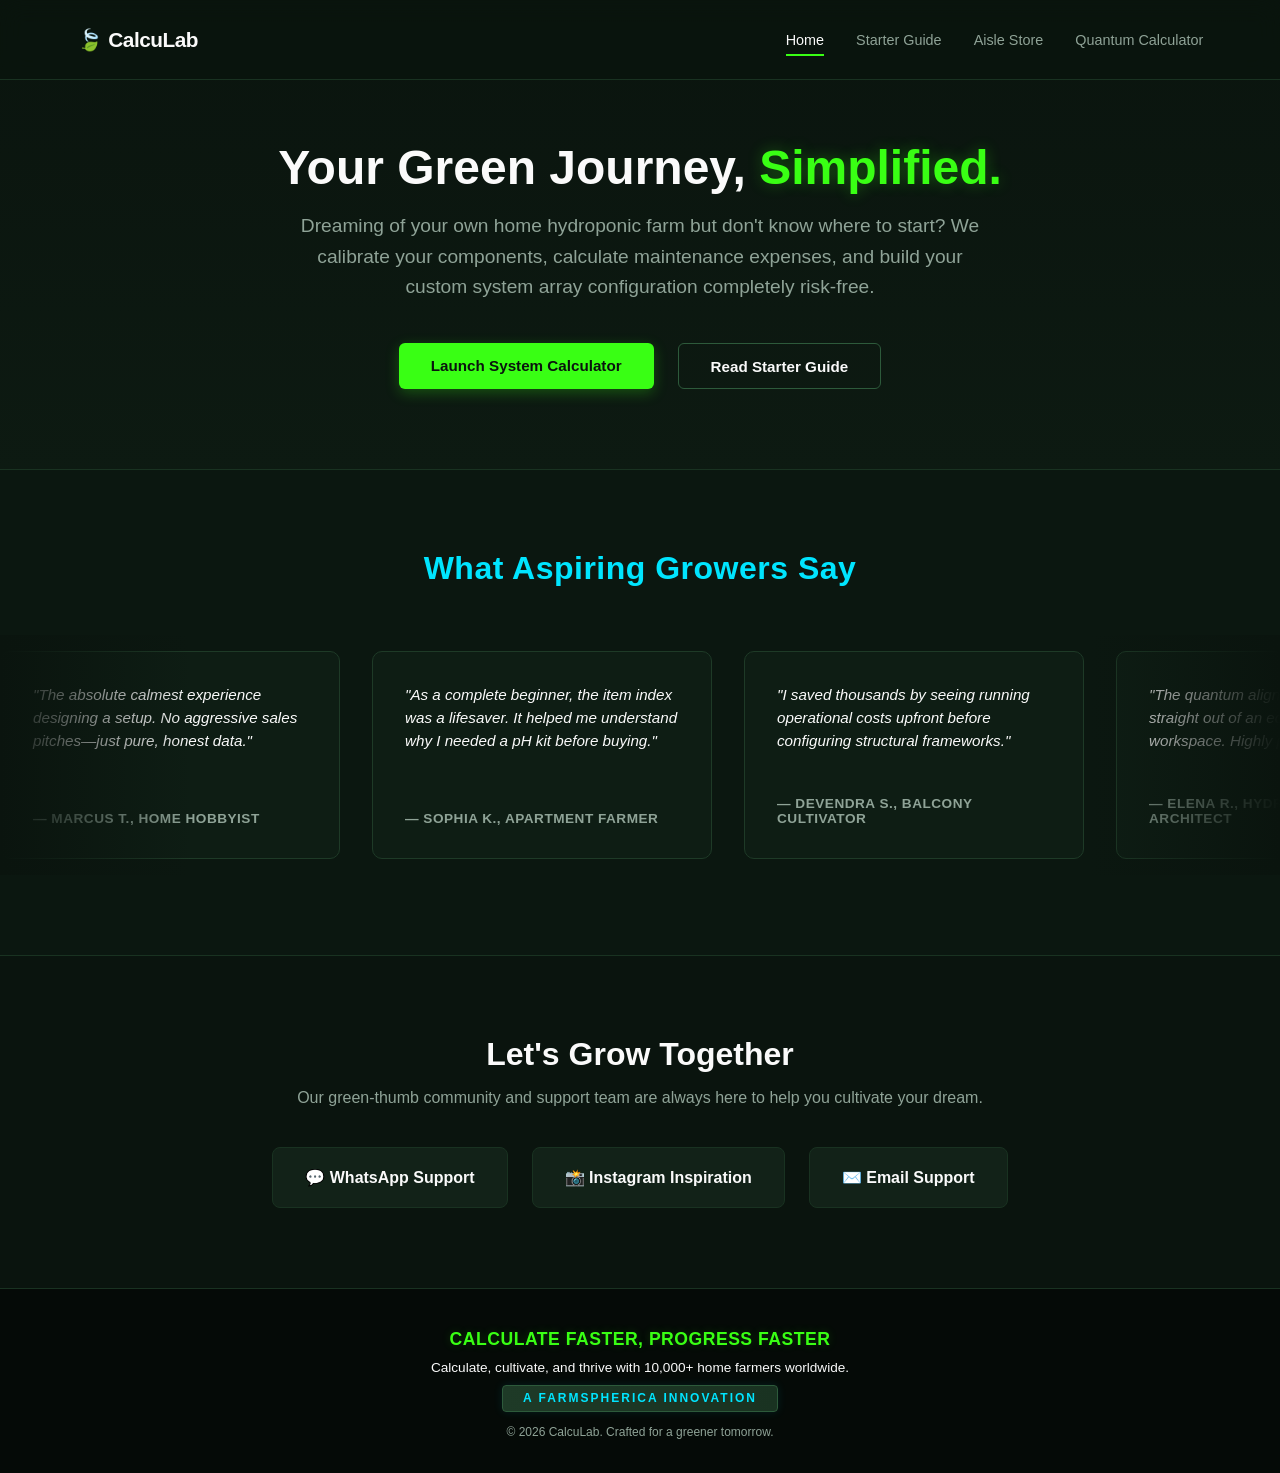
==== commit dc51b68a: "feat: add animated hover effect to global site logo icon" ====
--- a/index.html
+++ b/index.html
@@ -11,7 +11,7 @@
 <body>
 
 <header>
-    <a href="index.html" class="logo">🍃 CalcuLab</a>
+    <a href="index.html" class="logo"><span class="logo-icon">🍃</span> CalcuLab</a>
     <nav>
         <a href="index.html" class="active">Home</a>
         <a href="guide.html">Starter Guide</a> 
--- a/style.css
+++ b/style.css
@@ -1133,4 +1133,21 @@
     .hero h1 { font-size: 2.2rem; }
     .review-card { width: 290px; padding: 1.5rem; }
     .testimonial-track { animation-duration: 25s; }
+}
+/* Universal Header Logo Pop-Up Effect */
+.logo {
+    display: inline-flex;
+    align-items: center;
+    gap: 6px;
+}
+
+.logo-icon {
+    display: inline-block;
+    will-change: transform;
+    transition: transform 0.3s cubic-bezier(0.34, 1.56, 0.64, 1);
+}
+
+/* When the logo is hovered, make the icon pop up, lift, and rotate slightly */
+.logo:hover .logo-icon {
+    transform: scale(1.3) translateY(-4px) rotate(8deg);
 }
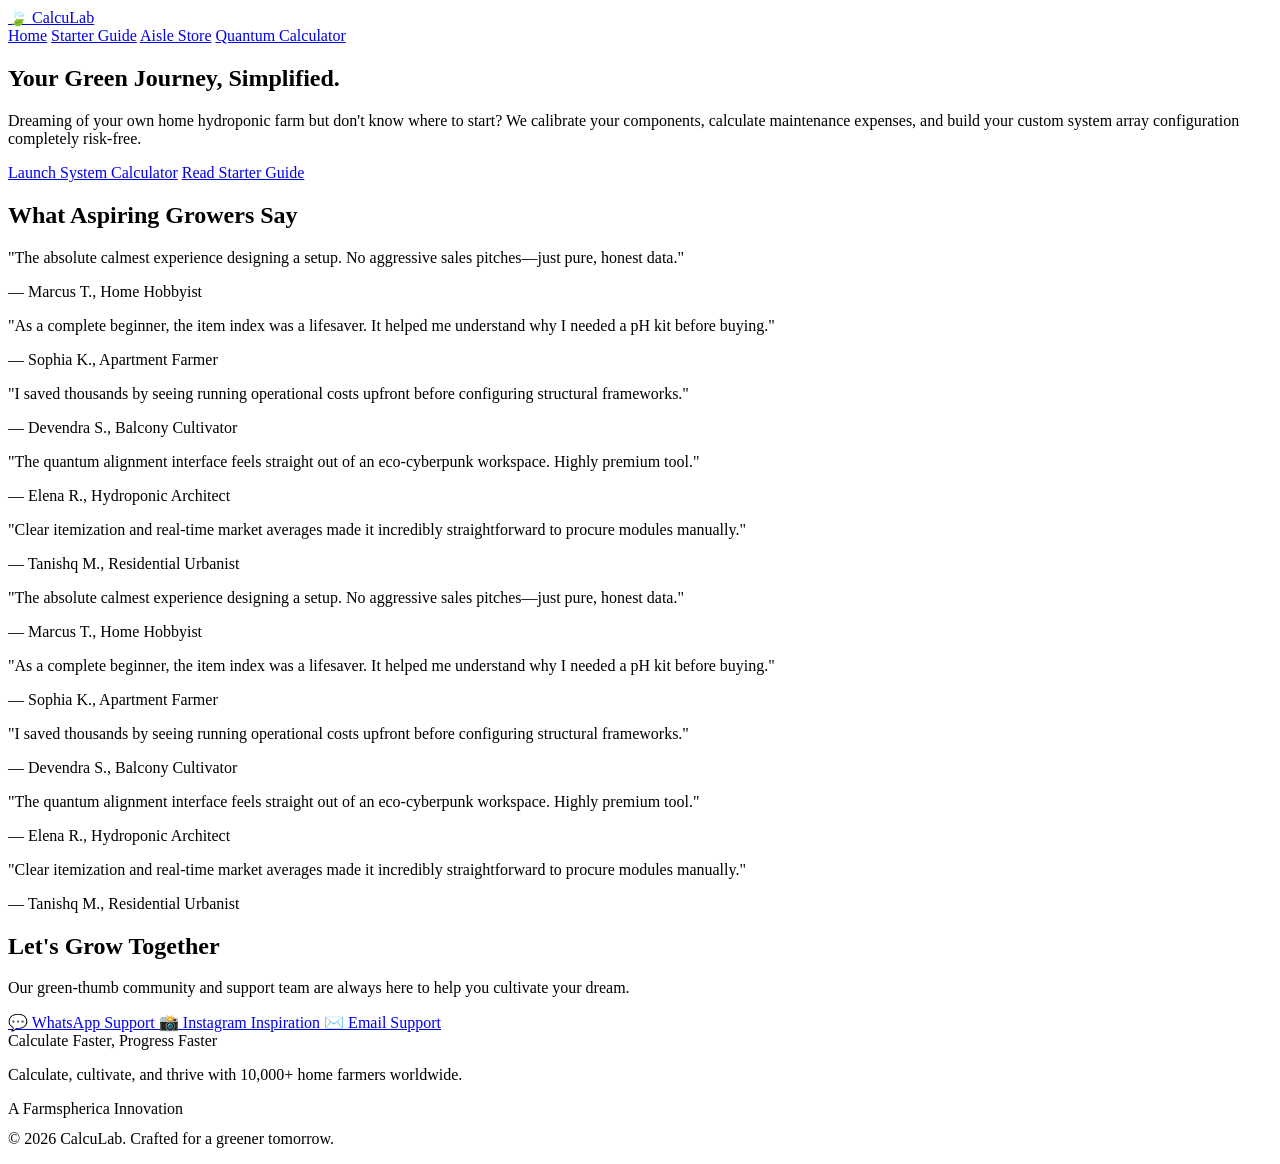
==== commit b0574bae: "feat: add leaf favicon to all pages and update index.html metadata" ====
--- a/index.html
+++ b/index.html
@@ -5,8 +5,8 @@
     <meta name="viewport" content="width=device-width, initial-scale=1.0">
     <title>CalcuLab | Your Home Hydroponics Companion</title>
     <meta name="description" content="Calculate exactly what you need, what it costs, and how to start your home hydroponic farm with CalcuLab.">
+    <link rel="icon" type="image/png" sizes="32x32" href="leaf.png">
     <link rel="icon" type="image/svg+xml" href="data:image/svg+xml,<svg xmlns=%22http://www.w3.org/2000/svg%22 viewBox=%220%22 width=%2216%22 height=%2216%22><text y=%2214%22>🍃</text></svg>">
-    <link rel="stylesheet" href="style.css">
 </head>
 <body>
 
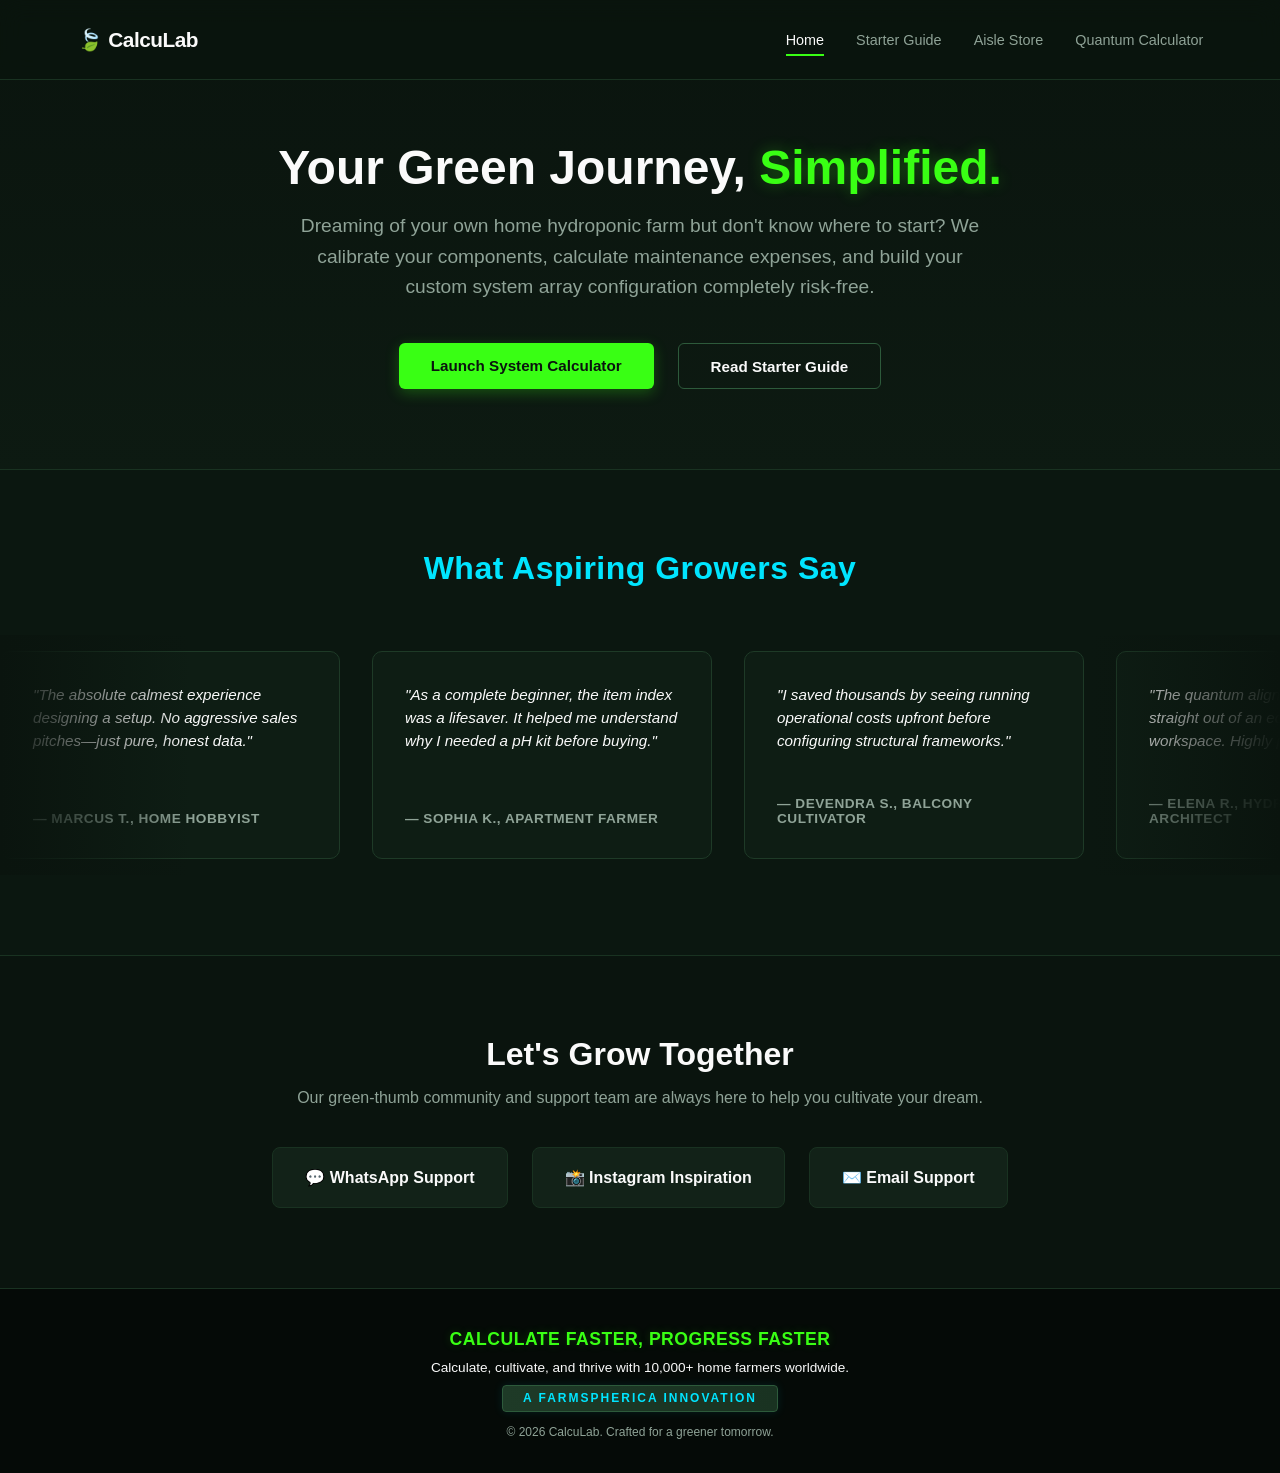
==== commit 10fb5f21: "fix: replace inline SVG favicons with leaf.png and resolve missing stylesheet link in index.html" ====
--- a/index.html
+++ b/index.html
@@ -6,7 +6,7 @@
     <title>CalcuLab | Your Home Hydroponics Companion</title>
     <meta name="description" content="Calculate exactly what you need, what it costs, and how to start your home hydroponic farm with CalcuLab.">
     <link rel="icon" type="image/png" sizes="32x32" href="leaf.png">
-    <link rel="icon" type="image/svg+xml" href="data:image/svg+xml,<svg xmlns=%22http://www.w3.org/2000/svg%22 viewBox=%220%22 width=%2216%22 height=%2216%22><text y=%2214%22>🍃</text></svg>">
+    <link rel="stylesheet" href="style.css">
 </head>
 <body>
 
--- a/style.css
+++ b/style.css
@@ -0,0 +1,1153 @@
+/* ==========================================================================
+   1. PREMIUM MINIMALIST RESET & GLOBAL CYBERPUNK-ECO DARK VARIABLES
+   ========================================================================== */
+* {
+    margin: 0;
+    padding: 0;
+    box-sizing: border-box;
+    font-family: 'Inter', -apple-system, BlinkMacSystemFont, "Segoe UI", Roboto, sans-serif;
+    scroll-behavior: smooth;
+}
+
+:root {
+    /* Main Dark Theme Core Canvas Blocks */
+    --bg-dark: #0A140E;           /* Pitch-black green baseline background */
+    --panel-bg: #122218;          /* Solid structural panel container backgrounds */
+    --text-light: #FAFAFA;        /* Ultra-crisp reading text elements */
+    --text-muted: #8FA397;        /* Secondary descriptive detail strings */
+    
+    /* Futuristic Structural Accents */
+    --leaf-bright: #39FF14;       /* Neon radioactive ecosystem green glow */
+    --leaf-mid: #2D5A3B;          /* Medium dense foliage container framework borders */
+    --leaf-dark: #1E3A27;         /* Deep background framing boundaries */
+    --leaf-accent: #193221;       /* Subtle dark overlay division lines */
+    --portal-blue: #00E5FF;       /* Cyan core decoding quantum vortex line glow */
+    --gold-accent: #FFD700;       /* Warn/Highlight priority tier indicators */
+}
+
+body {
+    background-color: var(--bg-dark);
+    color: var(--text-light);
+    min-height: 100vh;
+    overflow-x: hidden;
+    display: flex;
+    flex-direction: column;
+    position: relative;
+    
+    /* Native App Page Transition Overlays */
+    opacity: 0;
+    transition: opacity 0.4s ease-in-out, transform 0.4s ease-in-out;
+    transform: translateY(10px);
+}
+
+/* Lifecycle State Triggers compiled by transition routers */
+body.page-loaded {
+    opacity: 1;
+    transform: translateY(0);
+}
+
+body.page-exiting {
+    opacity: 0;
+    transform: translateY(-10px);
+    transition: opacity 0.35s ease-in-out, transform 0.35s ease-in-out;
+}
+
+/* Blinding flash container overlay customized to a dark plasma eclipse */
+#blindingFlash {
+    position: fixed;
+    top: 0;
+    left: 0;
+    width: 100vw;
+    height: 100vh;
+    background: #00E5FF;
+    opacity: 0;
+    z-index: 999999 !important;
+    pointer-events: none;
+    mix-blend-mode: screen;
+    transition: opacity 0.15s ease-out;
+}
+
+/* Force global container freezing on calculator critical overloading */
+body.critical-overload {
+    overflow: hidden !important;
+    height: 100vh !important;
+}
+
+/* ==========================================================================
+   2. FIXATED FIXED GLOBAL NAVIGATION BAR
+   ========================================================================== */
+header {
+    position: fixed;
+    top: 0;
+    left: 0;
+    width: 100%;
+    height: 80px;
+    background: rgba(10, 20, 14, 0.85);
+    backdrop-filter: blur(12px);
+    -webkit-backdrop-filter: blur(12px);
+    border-bottom: 1px solid var(--leaf-accent);
+    display: flex;
+    justify-content: space-between;
+    align-items: center;
+    padding: 0 6%;
+    z-index: 9999;
+}
+
+.logo {
+    font-size: 1.3rem;
+    font-weight: 800;
+    color: var(--text-light);
+    text-decoration: none;
+    letter-spacing: -0.5px;
+    transition: color 0.2s ease;
+}
+
+.logo:hover {
+    color: var(--leaf-bright);
+}
+
+nav {
+    display: flex;
+    gap: 2rem;
+}
+
+nav a {
+    color: var(--text-muted);
+    text-decoration: none;
+    font-size: 0.9rem;
+    font-weight: 500;
+    position: relative;
+    padding: 0.5rem 0;
+    transition: color 0.2s ease;
+}
+
+nav a:hover, nav a.active {
+    color: var(--text-light);
+}
+
+nav a::after {
+    content: '';
+    position: absolute;
+    bottom: 0;
+    left: 0;
+    width: 0;
+    height: 2px;
+    background-color: var(--leaf-bright);
+    transition: width 0.25s cubic-bezier(0.25, 0.8, 0.25, 1);
+}
+
+nav a:hover::after, nav a.active::after {
+    width: 100%;
+}
+
+/* ==========================================================================
+   3. UNIVERSAL INTERACTIVE BUTTONS & COMMONS
+   ========================================================================== */
+.primary-btn {
+    background: var(--leaf-bright);
+    color: #0A140E;
+    padding: 0.85rem 2rem;
+    border: none;
+    border-radius: 6px;
+    font-size: 0.95rem;
+    font-weight: 700;
+    cursor: pointer;
+    text-decoration: none;
+    display: inline-block;
+    box-shadow: 0 4px 14px rgba(57, 255, 20, 0.25);
+    transition: all 0.2s ease;
+}
+
+.primary-btn:hover {
+    transform: translateY(-2px);
+    box-shadow: 0 6px 20px rgba(57, 255, 20, 0.45);
+}
+
+.secondary-btn {
+    background: transparent;
+    border: 1px solid var(--leaf-mid);
+    color: var(--text-light);
+    padding: 0.85rem 2rem;
+    border-radius: 6px;
+    font-size: 0.95rem;
+    font-weight: 600;
+    cursor: pointer;
+    text-decoration: none;
+    display: inline-block;
+    transition: all 0.2s ease;
+}
+
+.secondary-btn:hover {
+    background: rgba(45, 90, 59, 0.15);
+    border-color: var(--leaf-bright);
+}
+
+/* ==========================================================================
+   4. INDEX & HOME CORE PAGE SECTIONS
+   ========================================================================== */
+.hero {
+    background: linear-gradient(180deg, rgba(10,20,14,1) 0%, rgba(25,50,33,0.2) 100%);
+    padding: 140px 6% 5rem 6%;
+    text-align: center;
+}
+
+.hero h1 {
+    font-size: 3rem;
+    color: var(--text-light);
+    margin-bottom: 1rem;
+}
+
+.hero h1 span {
+    color: var(--leaf-bright);
+    text-shadow: 0 0 15px rgba(57, 255, 20, 0.3);
+}
+
+.hero p {
+    color: var(--text-muted);
+    font-size: 1.2rem;
+    max-width: 700px;
+    margin: 0 auto 2.5rem auto;
+    line-height: 1.6;
+}
+
+.hero-actions {
+    display: flex;
+    justify-content: center;
+    gap: 1.5rem;
+}
+
+.connect-section {
+    padding: 5rem 6%;
+    text-align: center;
+    background: var(--bg-dark);
+}
+
+.connect-section h2 {
+    color: var(--text-light);
+    font-size: 2rem;
+    margin-bottom: 1rem;
+}
+
+.connect-section p {
+    color: var(--text-muted);
+    margin-bottom: 2.5rem;
+}
+
+.social-links {
+    display: flex;
+    justify-content: center;
+    gap: 1.5rem;
+    flex-wrap: wrap;
+}
+
+.social-card {
+    background: var(--panel-bg);
+    border: 1px solid var(--leaf-accent);
+    padding: 1.25rem 2rem;
+    border-radius: 8px;
+    color: var(--text-light);
+    text-decoration: none;
+    font-weight: 600;
+    transition: all 0.25s ease;
+}
+
+.social-card:hover {
+    border-color: var(--portal-blue);
+    transform: translateY(-3px);
+}
+
+/* ==========================================================================
+   5. STARTER GUIDE SPECIFIC PAGE LAYOUTS
+   ========================================================================== */
+.guide-main {
+    margin-top: 100px;
+    flex: 1;
+    padding: 2rem 6%;
+    max-width: 900px;
+    margin-left: auto;
+    margin-right: auto;
+}
+
+.guide-header {
+    text-align: center;
+    margin-bottom: 3rem;
+}
+
+.guide-header h1 {
+    font-size: 2.8rem;
+    color: var(--text-light);
+    margin-bottom: 0.5rem;
+}
+
+.guide-header h1 span {
+    color: var(--leaf-bright);
+    text-shadow: 0 0 15px rgba(57, 255, 20, 0.2);
+}
+
+.guide-header p {
+    color: var(--text-muted);
+    font-size: 1.1rem;
+}
+
+.guide-card {
+    background: var(--panel-bg);
+    border: 1px solid var(--leaf-accent);
+    padding: 2.5rem;
+    border-radius: 12px;
+    margin-bottom: 2rem;
+    position: relative;
+    box-shadow: 0 10px 30px rgba(0,0,0,0.2);
+}
+
+.step-number {
+    position: absolute;
+    top: -15px;
+    left: 25px;
+    background: var(--leaf-dark);
+    border: 1px solid var(--leaf-bright);
+    color: var(--leaf-bright);
+    padding: 0.25rem 1rem;
+    border-radius: 20px;
+    font-size: 0.75rem;
+    font-weight: 700;
+    text-transform: uppercase;
+    letter-spacing: 1px;
+}
+
+.guide-card h2 {
+    color: var(--text-light);
+    font-size: 1.5rem;
+    margin-bottom: 1rem;
+    margin-top: 0.5rem;
+}
+
+.guide-card p {
+    color: var(--text-muted);
+    line-height: 1.6;
+    margin-bottom: 1.5rem;
+    font-size: 1rem;
+}
+
+.tip-box {
+    background: rgba(0, 229, 255, 0.05);
+    border-left: 4px solid var(--portal-blue);
+    padding: 1rem 1.5rem;
+    border-radius: 0 8px 8px 0;
+    color: var(--text-light);
+    font-size: 0.9rem;
+}
+
+.tip-box strong {
+    color: var(--portal-blue);
+}
+
+.guide-actions {
+    display: flex;
+    gap: 1.5rem;
+    margin-top: 3rem;
+    justify-content: center;
+}
+
+/* ==========================================================================
+   6. HARDWARE DECK STOREFRONT & CART OVERLAY
+   ========================================================================== */
+.store-container {
+    display: flex;
+    position: relative;
+    width: 100%;
+    min-height: calc(100vh - 80px);
+}
+
+.store-main {
+    flex: 1;
+    padding: 20px;
+    margin-top: 100px;
+    transition: all 0.3s cubic-bezier(0.25, 0.8, 0.25, 1);
+}
+
+body.cart-active .store-main {
+    padding-right: 380px;
+}
+
+.cart-sidebar {
+    position: fixed;
+    top: 80px;
+    right: -360px;
+    width: 360px;
+    height: calc(100vh - 80px);
+    background: rgba(10, 20, 14, 0.95);
+    border-left: 1px solid var(--leaf-dark);
+    box-shadow: -10px 0 30px rgba(0,0,0,0.5);
+    z-index: 999;
+    display: flex;
+    flex-direction: column;
+    padding: 2rem 1.5rem;
+    transition: right 0.3s cubic-bezier(0.25, 0.8, 0.25, 1);
+}
+
+body.cart-active .cart-sidebar {
+    right: 0;
+}
+
+.cart-header {
+    display: flex;
+    justify-content: space-between;
+    align-items: center;
+    border-bottom: 1px solid var(--leaf-dark);
+    padding-bottom: 1rem;
+    margin-bottom: 1.5rem;
+}
+
+.cart-header h2 {
+    font-size: 1.2rem;
+    color: var(--text-light);
+}
+
+.cart-count-bubble {
+    background: var(--leaf-bright);
+    color: #0A140E;
+    font-weight: 800;
+    padding: 0.15rem 0.6rem;
+    border-radius: 12px;
+    font-size: 0.8rem;
+}
+
+.cart-items-wrapper {
+    flex: 1;
+    overflow-y: auto;
+}
+
+.cart-item-row {
+    display: flex;
+    justify-content: space-between;
+    align-items: center;
+    background: rgba(25, 50, 33, 0.2);
+    padding: 0.75rem 1rem;
+    border-radius: 6px;
+    margin-bottom: 0.75rem;
+    border: 1px solid var(--leaf-accent);
+}
+
+.cart-item-details h4 {
+    font-size: 0.9rem;
+    color: var(--text-light);
+    margin-bottom: 0.15rem;
+}
+
+.cart-item-details p {
+    font-size: 0.75rem;
+    color: var(--portal-blue);
+}
+
+.remove-item-btn {
+    background: transparent;
+    border: none;
+    color: #FF5555;
+    cursor: pointer;
+    font-size: 0.8rem;
+    font-weight: 600;
+}
+
+.cart-footer {
+    border-top: 1px solid var(--leaf-dark);
+    padding-top: 1.5rem;
+}
+
+.toggle-cart-trigger {
+    position: fixed;
+    bottom: 30px;
+    right: 30px;
+    background: var(--portal-blue);
+    color: #0A140E;
+    width: 60px;
+    height: 60px;
+    border-radius: 50%;
+    display: flex;
+    align-items: center;
+    justify-content: center;
+    font-size: 1.5rem;
+    cursor: pointer;
+    z-index: 9998;
+    box-shadow: 0 4px 20px rgba(0, 229, 255, 0.4);
+}
+
+.products-deck-grid {
+    display: grid;
+    grid-template-columns: repeat(auto-fill, minmax(280px, 1fr));
+    gap: 1.5rem;
+    padding: 1.5rem 6% 4rem 6%;
+}
+
+.product-hardware-card {
+    background: var(--panel-bg);
+    border: 1px solid var(--leaf-accent);
+    border-radius: 8px;
+    padding: 1.5rem;
+    display: flex;
+    flex-direction: column;
+    justify-content: space-between;
+    transition: transform 0.2s, border-color 0.2s;
+}
+
+.product-hardware-card:hover {
+    transform: translateY(-4px);
+    border-color: var(--leaf-bright);
+}
+
+.prod-meta-head {
+    display: flex;
+    justify-content: space-between;
+    align-items: flex-start;
+    margin-bottom: 0.5rem;
+}
+
+.prod-icon-box {
+    font-size: 2rem;
+}
+
+.prod-cost-tag {
+    color: var(--leaf-bright);
+    font-weight: 700;
+    font-size: 1.1rem;
+}
+
+.product-hardware-card h3 {
+    font-size: 1.1rem;
+    color: var(--text-light);
+    margin-bottom: 0.5rem;
+}
+
+.product-hardware-card p {
+    font-size: 0.85rem;
+    color: var(--text-muted);
+    line-height: 1.4;
+    margin-bottom: 1.5rem;
+}
+
+.empty-cart-notice {
+    color: var(--text-muted);
+    font-size: 0.85rem;
+    text-align: center;
+    margin-top: 2rem;
+}
+
+/* ==========================================================================
+   7. INTERACTIVE CALCULATOR CORE STRUCTURAL RULES
+   ========================================================================== */
+.calculator-main {
+    display: grid;
+    grid-template-columns: 1.2fr 0.8fr 1.1fr;
+    gap: 2rem;
+    padding: 120px 4% 4rem 4%;
+    min-height: calc(100vh - 80px);
+}
+
+.item-armory, .manifestation-vault {
+    background: var(--panel-bg);
+    border: 1px solid var(--leaf-accent);
+    border-radius: 12px;
+    padding: 1.5rem;
+    display: flex;
+    flex-direction: column;
+    justify-content: space-between;
+}
+
+.panel-header {
+    font-size: 0.75rem;
+    text-transform: uppercase;
+    letter-spacing: 1.5px;
+    color: var(--text-muted);
+    margin-bottom: 1rem;
+    border-bottom: 1px solid var(--leaf-accent);
+    padding-bottom: 0.5rem;
+}
+
+.armory-header h1 {
+    font-size: 1.6rem;
+    margin-bottom: 0.5rem;
+}
+
+.armory-header p {
+    font-size: 0.85rem;
+    color: var(--text-muted);
+    margin-bottom: 1.5rem;
+}
+
+.item-node {
+    display: flex;
+    align-items: center;
+    background: rgba(10, 20, 14, 0.7);
+    border: 1px solid var(--leaf-dark);
+    padding: 1rem;
+    border-radius: 8px;
+    margin-bottom: 0.75rem;
+    cursor: pointer;
+    transition: transform 0.2s ease, border-color 0.2s ease;
+}
+
+.item-node:hover {
+    transform: translateX(4px);
+    border-color: var(--leaf-bright);
+}
+
+.node-icon {
+    font-size: 2rem;
+    margin-right: 1rem;
+}
+
+.node-details {
+    flex: 1;
+}
+
+.node-details h3 {
+    font-size: 1rem;
+    color: var(--text-light);
+    margin-bottom: 0.25rem;
+}
+
+.node-details p {
+    font-size: 0.8rem;
+    color: var(--text-muted);
+}
+
+.node-price {
+    font-weight: 700;
+    color: var(--leaf-bright);
+}
+
+.armory-tabs {
+    display: flex;
+    gap: 1rem;
+    margin-bottom: 1.5rem;
+    border-bottom: 1px solid var(--leaf-dark);
+    padding-bottom: 0.5rem;
+}
+
+.tab-btn {
+    background: none;
+    border: none;
+    color: var(--text-muted);
+    font-size: 0.9rem;
+    cursor: pointer;
+    padding: 0.5rem 0;
+    position: relative;
+}
+
+.tab-btn.active {
+    color: var(--leaf-bright);
+    font-weight: bold;
+}
+
+.tab-btn.active::after {
+    content: '';
+    position: absolute;
+    bottom: -0.6rem;
+    left: 0;
+    width: 100%;
+    height: 2px;
+    background: var(--leaf-bright);
+}
+
+.tab-content {
+    display: none;
+}
+
+.tab-content.active {
+    display: block;
+}
+
+/* ==========================================================================
+   8. ADVENTURE ZONE & PARTICLE PORTAL INTERFACING CORE
+   ========================================================================== */
+.adventure-zone {
+    display: flex;
+    flex-direction: column;
+    align-items: center;
+    justify-content: center;
+    position: relative;
+    background: rgba(5, 10, 7, 0.5);
+    border-radius: 12px;
+    border: 1px dashed var(--leaf-dark);
+    padding: 2rem;
+    overflow: hidden;
+}
+
+.conveyor-belt {
+    position: absolute;
+    width: 2px;
+    height: 100%;
+    left: 50%;
+    top: 0;
+    transform: translateX(-50%);
+    background: linear-gradient(to bottom, transparent, var(--leaf-dark) 20%, var(--leaf-dark) 80%, transparent);
+    z-index: 1;
+}
+
+.traveling-capsule {
+    position: absolute;
+    top: -40px;
+    left: 50%;
+    transform: translateX(-50%);
+    font-size: 2rem;
+    z-index: 5;
+    pointer-events: none;
+    opacity: 0;
+}
+
+@keyframes customTransmit {
+    0% { top: -40px; opacity: 0; scale: 0.5; }
+    20% { opacity: 1; scale: 1.2; }
+    80% { top: calc(50% - 40px); opacity: 1; scale: 1; filter: none; }
+    100% { top: calc(50% - 10px); opacity: 0; scale: 0.3; filter: hue-rotate(90deg) blur(4px); }
+}
+
+.portal-wrapper {
+    position: relative;
+    width: 160px;
+    height: 160px;
+    cursor: pointer;
+    z-index: 10;
+}
+
+.portal-ring {
+    position: absolute;
+    width: 100%;
+    height: 100%;
+    border: 3px dashed var(--leaf-mid);
+    border-radius: 50%;
+    animation: rotateRing 12s linear infinite;
+    transition: all 0.3s ease;
+}
+
+.portal-vortex {
+    position: absolute;
+    width: 86%;
+    height: 86%;
+    top: 7%;
+    left: 7%;
+    border-radius: 50%;
+    background: radial-gradient(circle, rgba(25,50,33,0.8) 0%, rgba(10,20,14,0.9) 70%, transparent 100%);
+    box-shadow: inset 0 0 20px rgba(57, 255, 20, 0.1);
+    transition: all 0.4s ease;
+}
+
+.portal-status-label {
+    position: absolute;
+    width: 100%;
+    text-align: center;
+    top: 50%;
+    left: 50%;
+    transform: translate(-50%, -50%);
+    font-size: 0.75rem;
+    font-weight: 800;
+    text-transform: uppercase;
+    letter-spacing: 2px;
+    color: var(--text-muted);
+    line-height: 1.3;
+    pointer-events: none;
+    transition: color 0.3s ease;
+}
+
+/* Interactive Portal Dynamic States */
+.portal-wrapper.ready-to-fuse .portal-ring {
+    border-color: var(--portal-blue);
+    box-shadow: 0 0 20px rgba(0, 229, 255, 0.4), inset 0 0 20px rgba(0, 229, 255, 0.2);
+    animation-duration: 4s;
+}
+.portal-wrapper.ready-to-fuse .portal-status-label {
+    color: var(--portal-blue);
+    text-shadow: 0 0 8px rgba(0, 229, 255, 0.5);
+}
+
+.portal-wrapper.budging .portal-ring {
+    border-color: var(--gold-accent);
+    box-shadow: 0 0 30px rgba(255, 215, 0, 0.6);
+    animation-duration: 0.8s;
+}
+.portal-wrapper.budging .portal-status-label {
+    color: var(--gold-accent);
+}
+
+.portal-wrapper.fused-locked .portal-ring {
+    border-color: var(--leaf-bright);
+    box-shadow: 0 0 25px rgba(57, 255, 20, 0.5);
+    animation: rotateRing 20s linear infinite;
+}
+.portal-wrapper.fused-locked .portal-status-label {
+    color: var(--leaf-bright);
+}
+
+@keyframes rotateRing {
+    100% { transform: rotate(360deg); }
+}
+
+/* ==========================================================================
+   9. VAULT MANIFESTATION DISPLAY LOGIC & BILLING ENGINE
+   ========================================================================== */
+.vault-title h2 {
+    font-size: 1.1rem;
+    text-transform: uppercase;
+    letter-spacing: 1px;
+    color: var(--text-light);
+    margin-bottom: 0.25rem;
+}
+
+.crystal-energy {
+    width: 100%;
+    height: 6px;
+    background: var(--leaf-dark);
+    border-radius: 3px;
+    margin: 1rem 0;
+    position: relative;
+    overflow: hidden;
+}
+
+.crystal-energy::after {
+    content: '';
+    position: absolute;
+    width: 100%;
+    height: 100%;
+    top: 0;
+    left: 0;
+    background: linear-gradient(90deg, var(--portal-blue), var(--leaf-bright));
+    transition: transform 0.5s cubic-bezier(0.4, 0, 0.2, 1);
+}
+
+.crystal-energy.uncharged::after {
+    transform: translateX(-100%);
+}
+
+.matrix-split-streams {
+    flex: 1;
+    margin-top: 1rem;
+    max-height: 240px;
+    overflow-y: auto;
+}
+
+.stream-node {
+    display: flex;
+    justify-content: space-between;
+    font-size: 0.85rem;
+    padding: 0.6rem 0.75rem;
+    background: rgba(25, 50, 33, 0.2);
+    border-left: 3px solid var(--leaf-mid);
+    margin-bottom: 0.5rem;
+    border-radius: 0 4px 4px 0;
+}
+
+.stream-node span.neg {
+    color: var(--text-muted);
+    font-weight: 700;
+    cursor: pointer;
+}
+.stream-node span.neg:hover {
+    color: #FF5555;
+}
+
+.portal-output-terminal {
+    position: relative;
+    border-top: 1px solid var(--leaf-dark);
+    padding-top: 1.5rem;
+    margin-top: 1.5rem;
+}
+
+.price-shield-shroud {
+    position: absolute;
+    top: 0;
+    left: -5px;
+    width: calc(100% + 10px);
+    height: 100%;
+    background: rgba(18, 34, 24, 0.96);
+    backdrop-filter: blur(4px);
+    display: flex;
+    flex-direction: column;
+    align-items: center;
+    justify-content: center;
+    text-align: center;
+    padding: 1rem;
+    z-index: 50;
+    border-radius: 8px;
+    transition: all 0.4s cubic-bezier(0.6, -0.28, 0.735, 0.045);
+}
+
+.price-shield-shroud.shattered {
+    opacity: 0;
+    pointer-events: none;
+    transform: scale(0.9) translateY(20px);
+}
+
+.shield-status-text {
+    font-weight: 800;
+    text-transform: uppercase;
+    font-size: 0.85rem;
+    color: var(--portal-blue);
+    letter-spacing: 1.5px;
+    margin-bottom: 0.25rem;
+}
+
+.terminal-row {
+    display: flex;
+    justify-content: space-between;
+    align-items: center;
+    margin-bottom: 0.85rem;
+    font-size: 0.9rem;
+    color: var(--text-muted);
+}
+
+.terminal-row span:last-child {
+    font-weight: 600;
+    color: var(--text-light);
+}
+
+.highlight-monthly span:last-child {
+    color: var(--portal-blue);
+}
+
+.total-setup {
+    border-top: 1px dashed var(--leaf-dark);
+    padding-top: 0.85rem;
+    margin-top: 0.85rem;
+    font-size: 1.1rem;
+    color: var(--text-light);
+    font-weight: 700;
+}
+
+.total-setup span:last-child {
+    font-size: 1.3rem;
+    color: var(--leaf-bright);
+    text-shadow: 0 0 10px rgba(57, 255, 20, 0.3);
+}
+
+.clear-btn {
+    width: 100%;
+    background: transparent;
+    border: 1px solid var(--leaf-dark);
+    color: var(--text-muted);
+    padding: 0.6rem;
+    border-radius: 6px;
+    font-size: 0.8rem;
+    font-weight: 700;
+    text-transform: uppercase;
+    letter-spacing: 1px;
+    cursor: pointer;
+    margin-top: 0.5rem;
+    transition: all 0.2s ease;
+}
+.clear-btn:hover {
+    border-color: #FF5555;
+    color: #FFFAFA;
+    background: rgba(255, 85, 85, 0.05);
+}
+
+/* ==========================================================================
+   10. TESTIMONIAL AUTO-SCROLLING HORIZONTAL ENGINE
+   ========================================================================== */
+.testimonials-section {
+    padding: 5rem 0;
+    background: rgba(25, 50, 33, 0.1);
+    border-top: 1px solid var(--leaf-accent);
+    border-bottom: 1px solid var(--leaf-accent);
+    overflow: hidden;
+    width: 100%;
+}
+
+.testimonials-section h2 {
+    text-align: center;
+    color: var(--portal-blue);
+    margin-bottom: 3rem;
+    font-size: 2rem;
+    letter-spacing: 0.5px;
+}
+
+.testimonial-window {
+    width: 100%;
+    overflow: hidden;
+    position: relative;
+    padding: 1rem 0;
+}
+
+.testimonial-window::before,
+.testimonial-window::after {
+    content: "";
+    position: absolute;
+    top: 0;
+    width: 15%;
+    height: 100%;
+    z-index: 2;
+    pointer-events: none;
+}
+
+.testimonial-window::before {
+    left: 0;
+    background: linear-gradient(90deg, var(--bg-dark) 0%, transparent 100%);
+}
+
+.testimonial-window::after {
+    right: 0;
+    background: linear-gradient(-90deg, var(--bg-dark) 0%, transparent 100%);
+}
+
+.testimonial-track {
+    display: flex;
+    gap: 2rem;
+    width: max-content;
+    animation: scrollConveyor 35s linear infinite;
+}
+
+.testimonial-track:hover {
+    animation-play-state: paused;
+}
+
+.review-card {
+    background: rgba(18, 34, 24, 0.6);
+    border: 1px solid var(--leaf-dark);
+    padding: 2rem;
+    border-radius: 10px;
+    width: 340px;
+    flex-shrink: 0;
+    display: flex;
+    flex-direction: column;
+    justify-content: space-between;
+    transition: border-color 0.3s ease, background 0.3s ease;
+}
+
+.review-card:hover {
+    border-color: var(--leaf-bright);
+    background: rgba(18, 34, 24, 0.9);
+}
+
+.review-card p {
+    font-style: italic;
+    color: var(--text-light);
+    margin-bottom: 1.25rem;
+    line-height: 1.5;
+    font-size: 0.95rem;
+}
+
+.review-author {
+    color: var(--text-muted);
+    font-size: 0.85rem;
+    font-weight: 700;
+    letter-spacing: 0.5px;
+    text-transform: uppercase;
+}
+
+@keyframes scrollConveyor {
+    0% { transform: translateX(0); }
+    100% { transform: translateX(-50%); }
+}
+
+/* ==========================================================================
+   11. BRAND COMPLIANT FOOTER (UNIVERSAL SHIELD)
+   ========================================================================== */
+footer {
+    margin-top: auto;
+    border-top: 1px solid var(--leaf-accent);
+    padding: 2.5rem 6% 2rem 6%;
+    text-align: center;
+    background-color: #050a07;
+}
+
+.footer-tagline {
+    font-size: 1.1rem;
+    font-weight: 700;
+    color: var(--leaf-bright);
+    letter-spacing: 0.5px;
+    text-transform: uppercase;
+    margin-bottom: 0.5rem;
+    text-shadow: 0 0 10px rgba(57, 255, 20, 0.2);
+}
+
+.footer-main-text {
+    font-size: 0.85rem;
+    color: var(--text-light);
+    margin-bottom: 0.5rem;
+    line-height: 1.4;
+}
+
+.farmspherica-badge {
+    background: linear-gradient(90deg, var(--leaf-dark), var(--leaf-accent));
+    border: 1px solid var(--leaf-mid);
+    color: var(--portal-blue);
+    display: inline-block;
+    padding: 0.35rem 1.25rem;
+    font-size: 0.75rem;
+    font-weight: 800;
+    text-transform: uppercase;
+    letter-spacing: 2px;
+    border-radius: 4px;
+    box-shadow: 0 0 10px rgba(0, 229, 255, 0.1);
+}
+
+.footer-sub-text {
+    font-size: 0.75rem;
+    color: var(--text-muted);
+    line-height: 1.4;
+}
+
+/* ==========================================================================
+   12. SYSTEM RE-ALIGNMENT BREAKPOINTS (RESPONSIVE RULES)
+   ========================================================================== */
+@media (max-width: 1024px) {
+    .calculator-main {
+        grid-template-columns: 1fr;
+        padding: 110px 5% 3rem 5%;
+        gap: 1.5rem;
+    }
+    
+    .adventure-zone {
+        padding: 3rem 1rem;
+    }
+    
+    .conveyor-belt {
+        width: 100%;
+        height: 2px;
+        left: 0;
+        top: 50%;
+        transform: translateY(-50%);
+        background: linear-gradient(to right, transparent, var(--leaf-dark) 20%, var(--leaf-dark) 80%, transparent);
+    }
+    
+    @keyframes customTransmit {
+        0% { left: -40px; top: 50%; opacity: 0; scale: 0.5; transform: translateY(-50%); }
+        20% { opacity: 1; scale: 1.2; }
+        80% { left: calc(50% - 40px); top: 50%; opacity: 1; scale: 1; transform: translateY(-50%); }
+        100% { left: calc(50% - 10px); top: 50%; opacity: 0; scale: 0.3; transform: translateY(-50%); filter: blur(4px); }
+    }
+
+    body.cart-active .store-main {
+        padding-right: 20px;
+    }
+    .cart-sidebar {
+        width: 100%;
+        right: -100%;
+        top: 80px;
+        height: calc(100vh - 80px);
+    }
+}
+
+@media (max-width: 768px) {
+    header { padding: 0 4%; }
+    nav { gap: 1rem; }
+    nav a { font-size: 0.8rem; }
+    .hero h1 { font-size: 2.2rem; }
+    .review-card { width: 290px; padding: 1.5rem; }
+    .testimonial-track { animation-duration: 25s; }
+}
+/* Universal Header Logo Pop-Up Effect */
+.logo {
+    display: inline-flex;
+    align-items: center;
+    gap: 6px;
+}
+
+.logo-icon {
+    display: inline-block;
+    will-change: transform;
+    transition: transform 0.3s cubic-bezier(0.34, 1.56, 0.64, 1);
+}
+
+/* When the logo is hovered, make the icon pop up, lift, and rotate slightly */
+.logo:hover .logo-icon {
+    transform: scale(1.3) translateY(-4px) rotate(8deg);
+}
